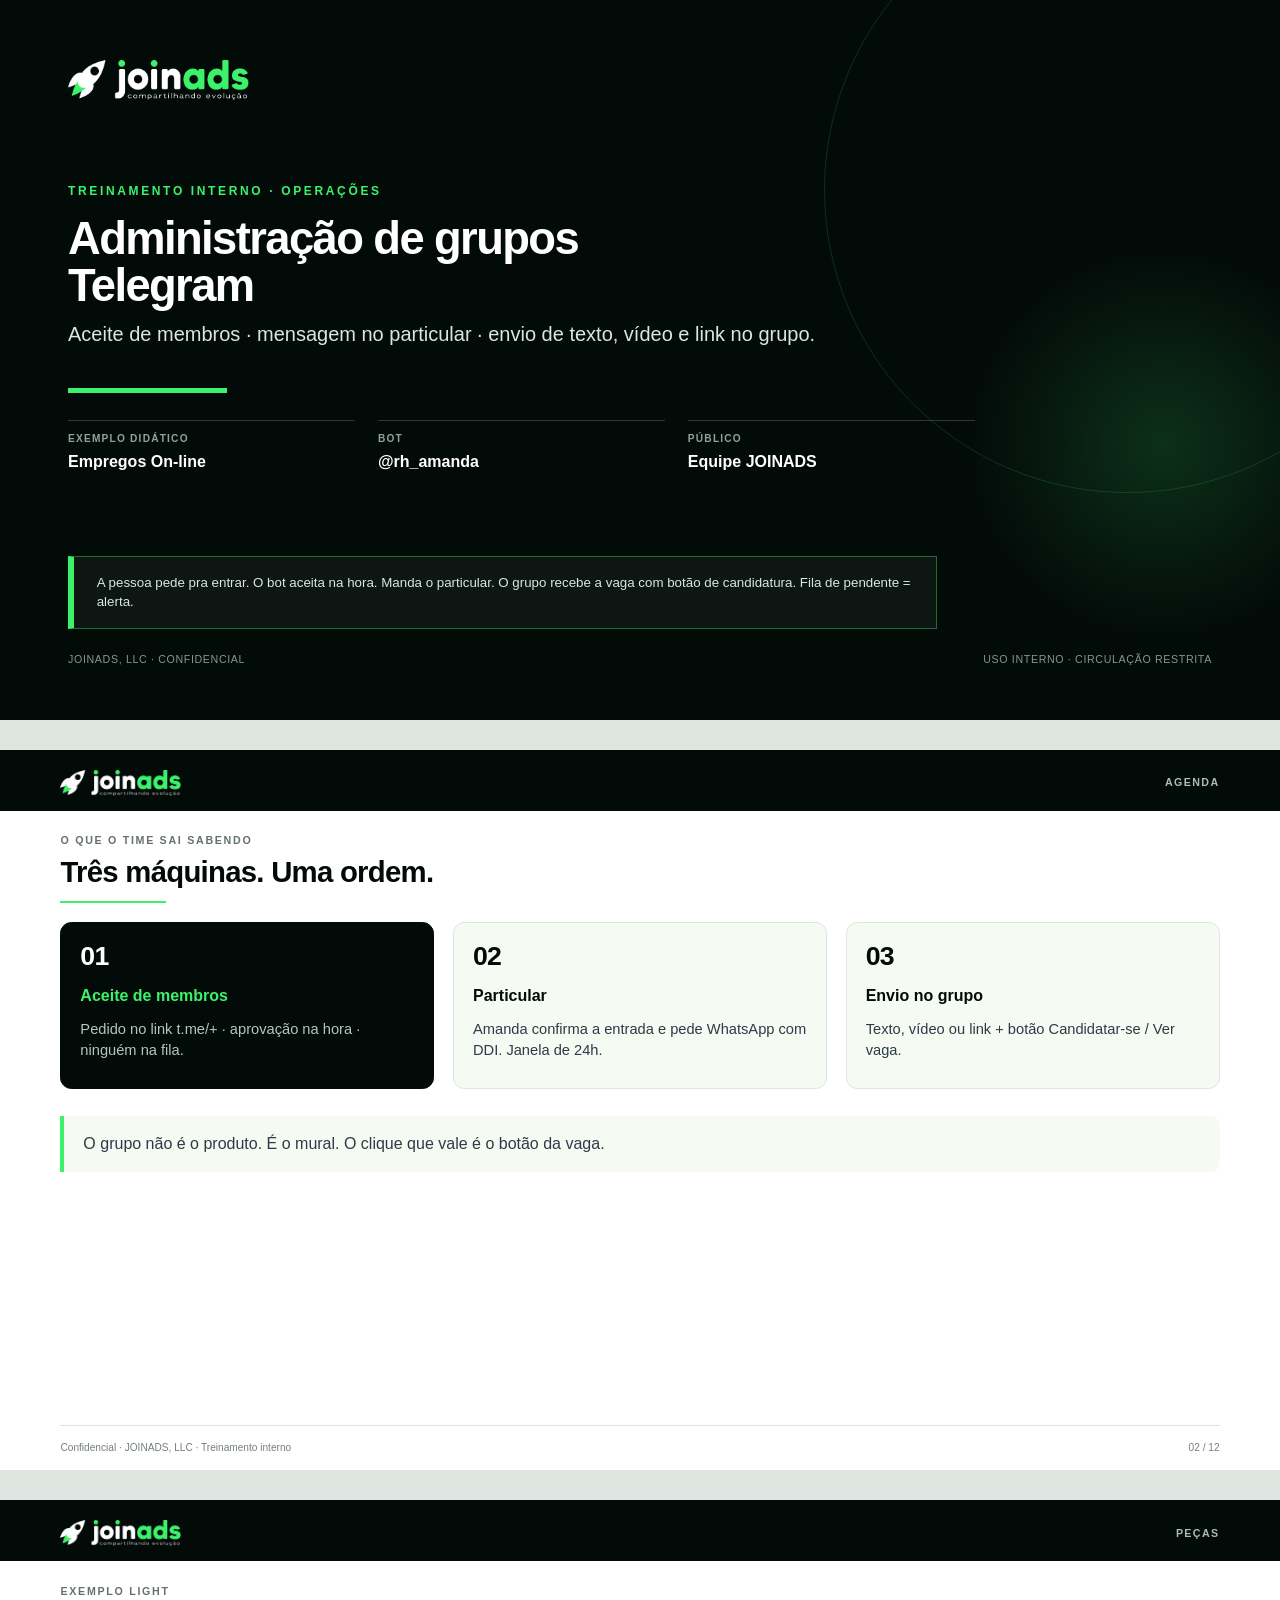
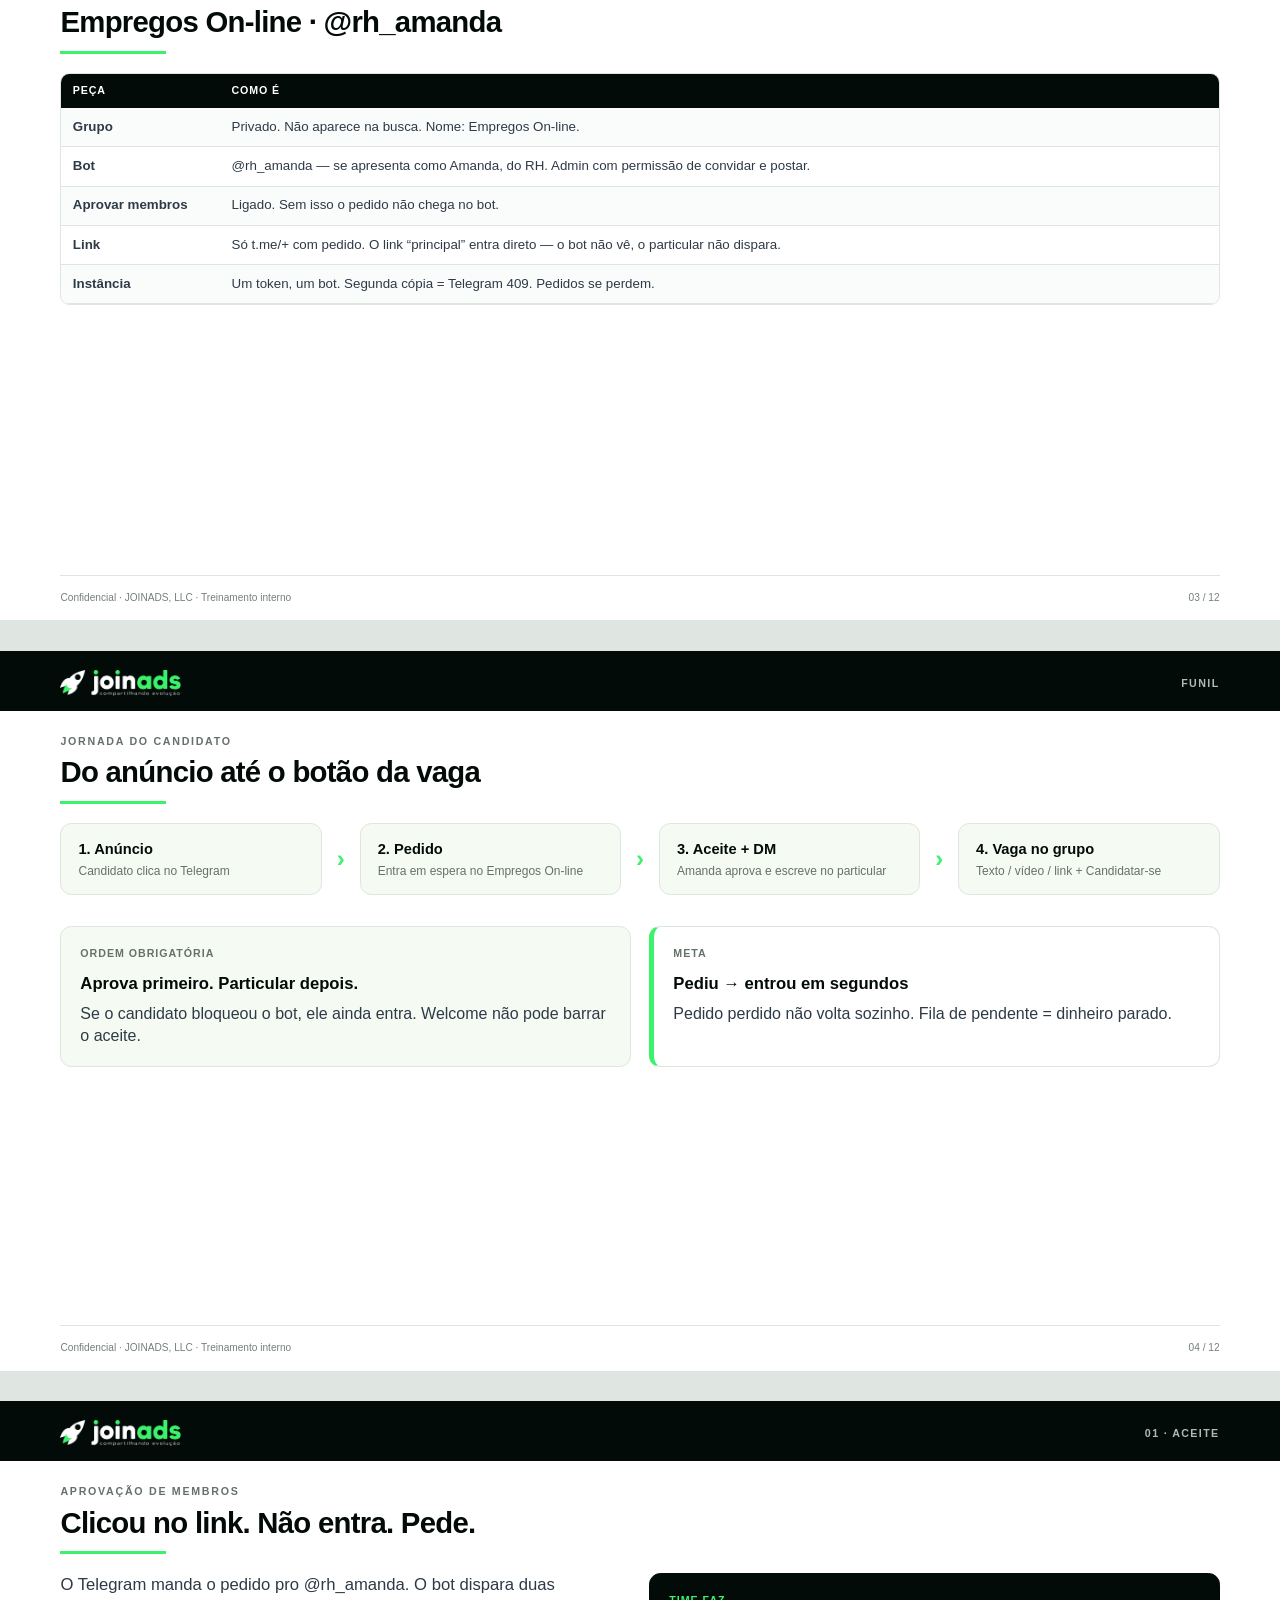
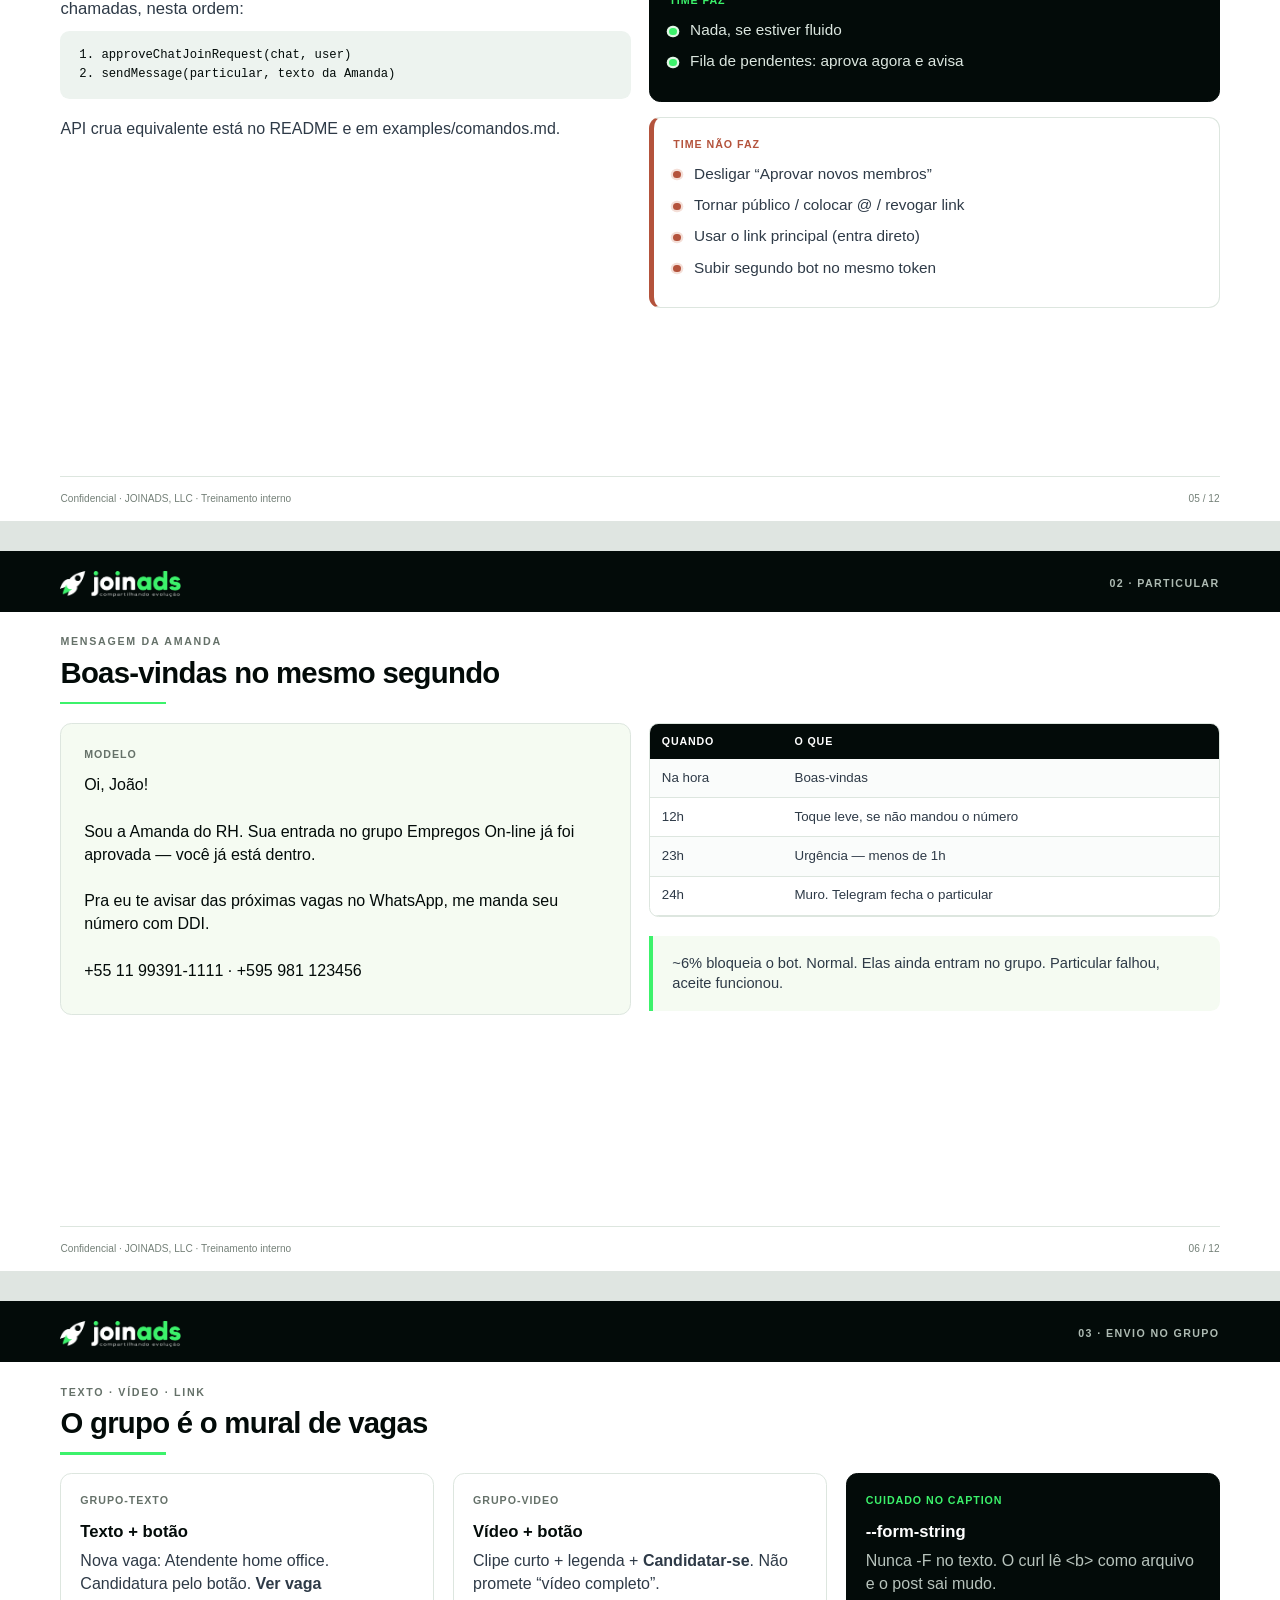
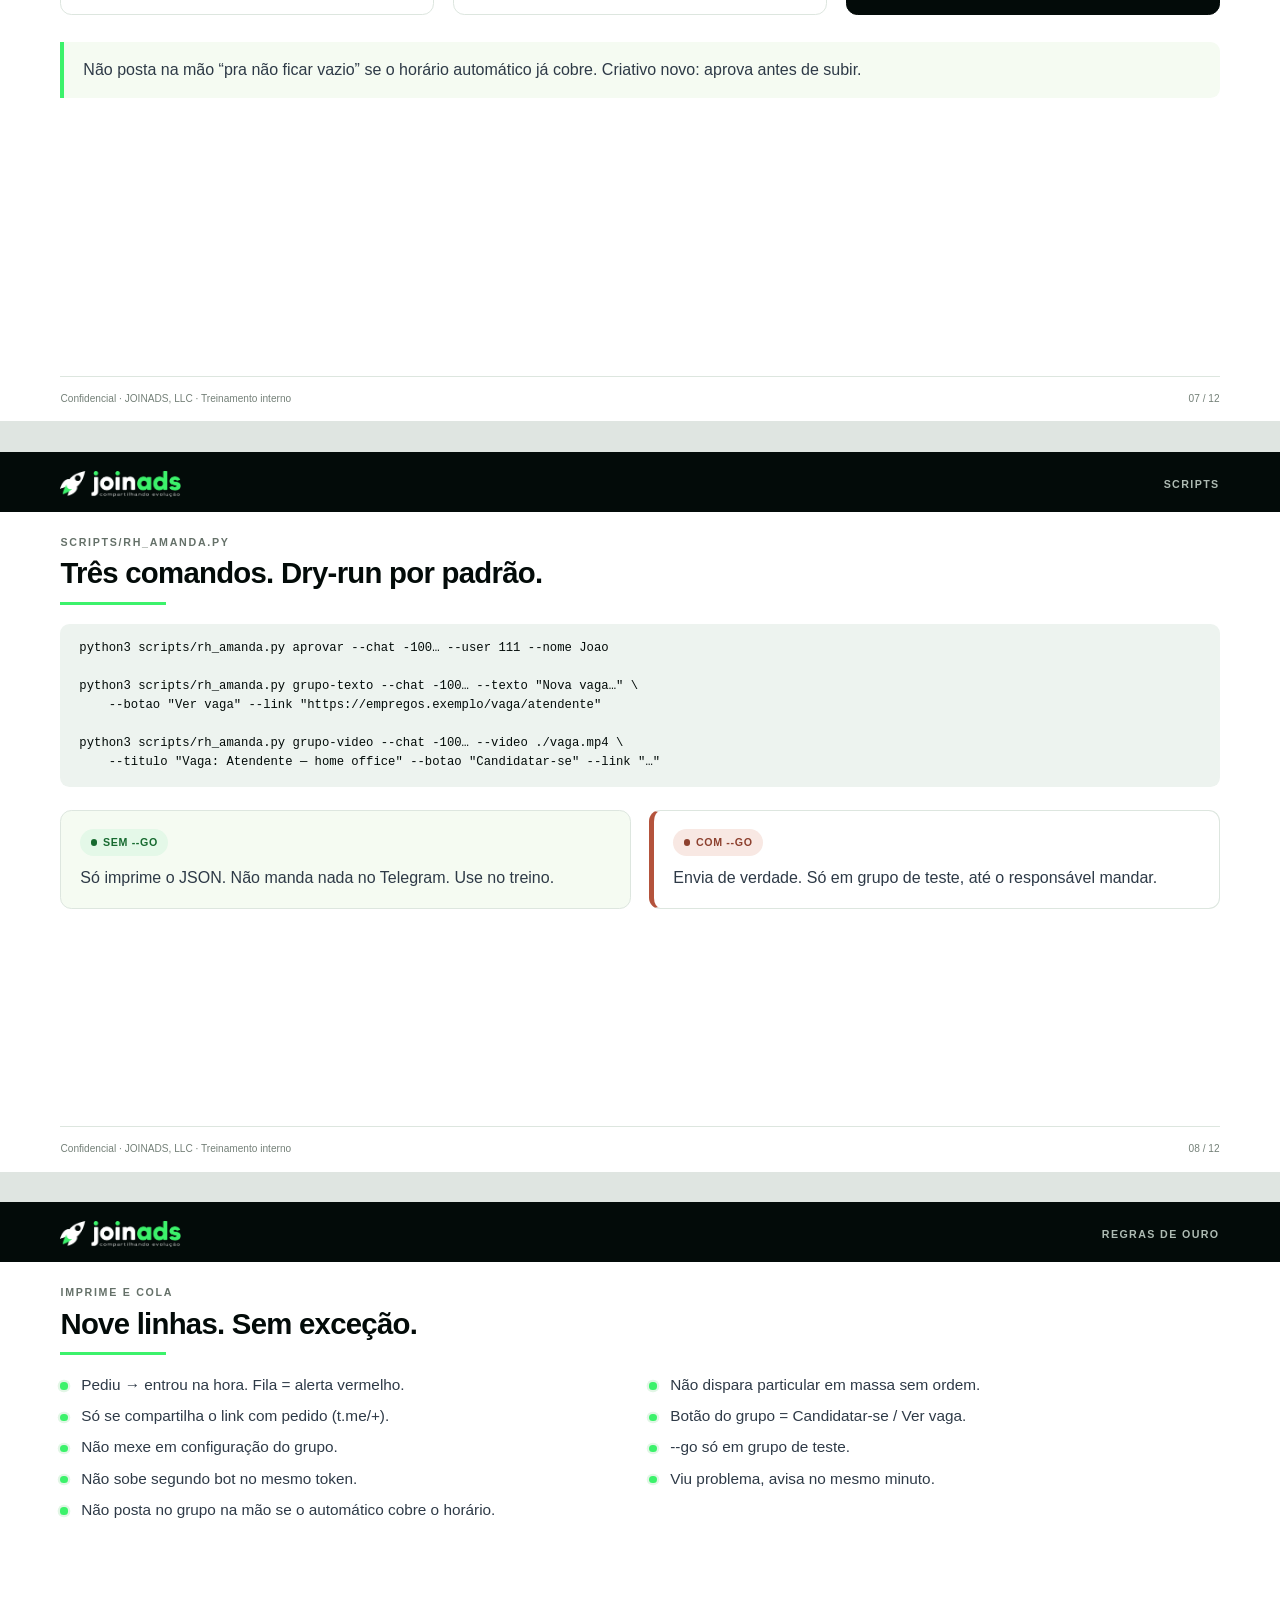
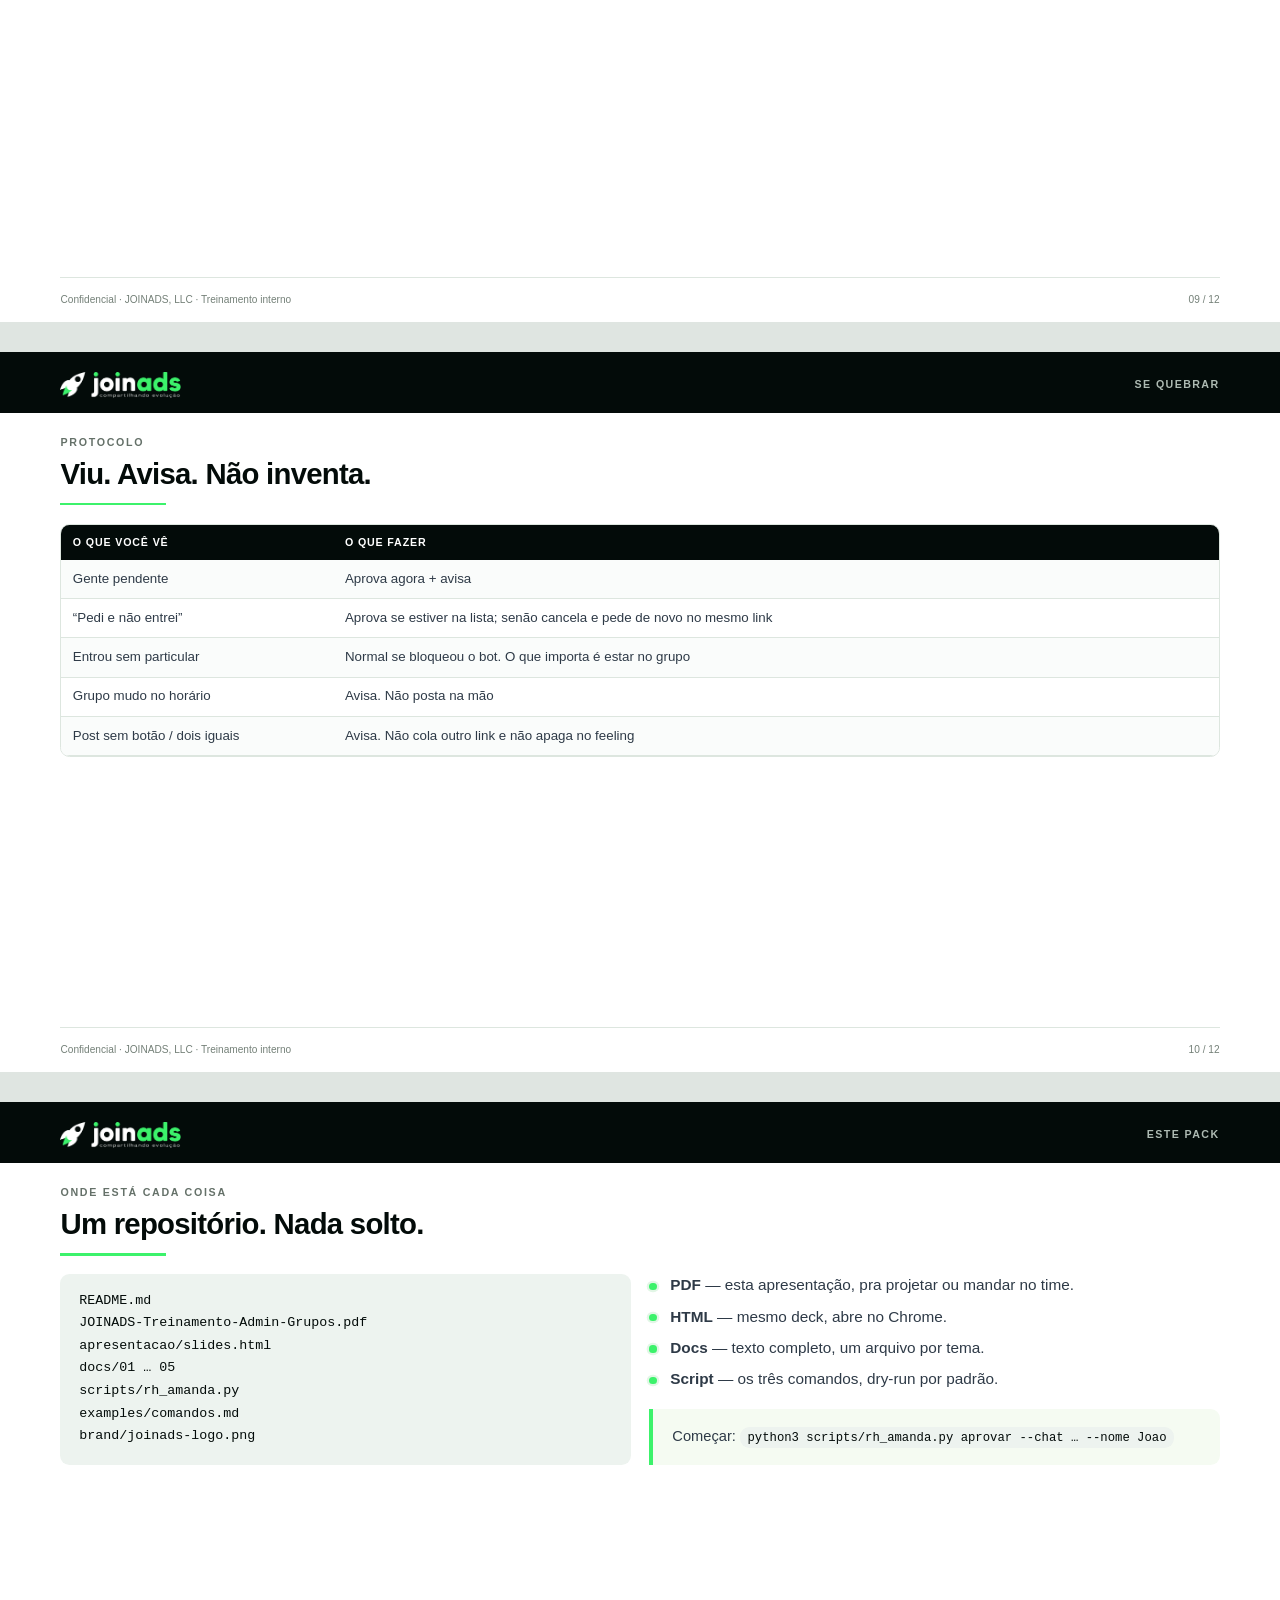
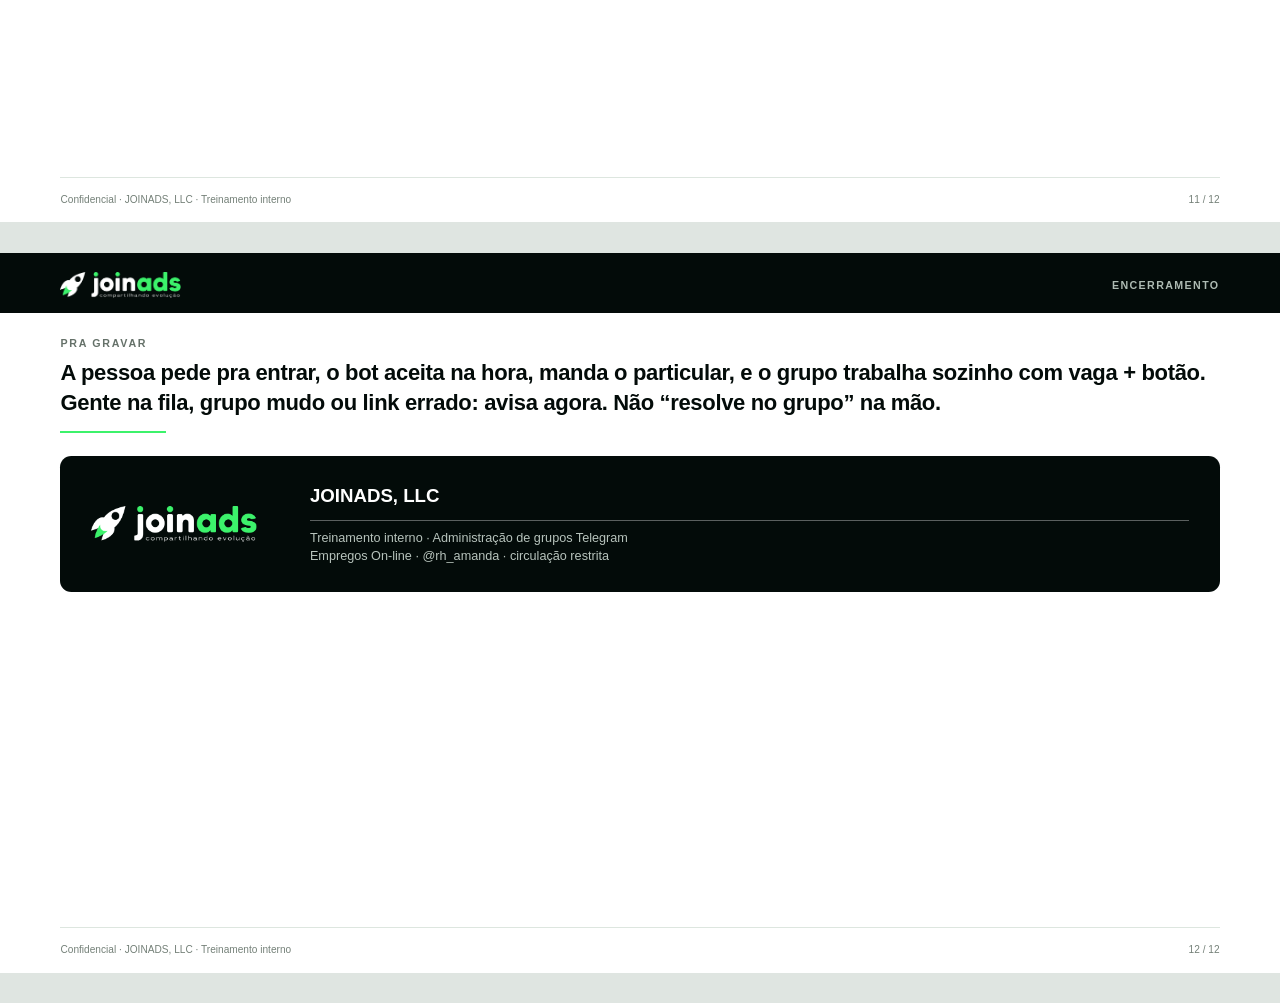
==== apresentacao/slides.html @ 32d3d22c "Pack inicial: treinamento admin de grupos Telegram Exemplo didático Empregos On-line / @rh_amanda. P" ====
<!DOCTYPE html>
<html lang="pt-BR">
<head>
<meta charset="UTF-8">
<title>JOINADS — Administração de grupos Telegram</title>
<style>
:root{
  --ink:#030b09;--slate:#2E3A47;--green:#3CF26B;--pale:#F5FBF2;--white:#FFFFFF;
  --alert:#B4533C;--muted:#657169;--line:#DDE6DF;--soft:#EDF3EF
}
*{box-sizing:border-box}
html,body{margin:0;padding:0;background:#dfe5e1;color:var(--ink);
  font-family:Arial,"Helvetica Neue",sans-serif;line-height:1.4;
  -webkit-print-color-adjust:exact;print-color-adjust:exact}
@page{size:338.67mm 190.5mm;margin:0}
.page{position:relative;width:338.67mm;height:190.5mm;margin:0 auto 8mm;overflow:hidden;page-break-after:always;background:#fff}
.page:last-child{page-break-after:auto}

.cover{background:var(--ink);color:#fff}
.cover:before{content:"";position:absolute;inset:-30mm -40mm auto auto;width:160mm;height:160mm;border:1px solid rgba(60,242,107,.16);border-radius:50%}
.cover:after{content:"";position:absolute;right:-24mm;bottom:18mm;width:110mm;height:110mm;background:radial-gradient(circle,rgba(60,242,107,.16),transparent 66%);border-radius:50%}
.cover-inner{position:relative;z-index:2;height:100%;padding:16mm 18mm 14mm;display:flex;flex-direction:column}
.brand-logo{width:48mm;height:auto;display:block}
.eyebrow{color:var(--green);font-size:9pt;font-weight:800;letter-spacing:.22em;text-transform:uppercase}
.cover .eyebrow{margin-top:22mm}
.cover h1{margin:4mm 0 3mm;max-width:250mm;font-size:34pt;line-height:1.05;letter-spacing:-.035em;font-weight:780}
.cover .subtitle{max-width:210mm;font-size:15pt;line-height:1.35;color:#dbe6df}
.cover-rule{width:42mm;height:1.4mm;margin:8mm 0 7mm;background:var(--green)}
.cover-meta{display:grid;grid-template-columns:1fr 1fr 1fr;gap:6mm;max-width:240mm}
.cover-meta .m{border-top:1px solid rgba(255,255,255,.18);padding-top:3mm}
.cover-meta .label{display:block;font-size:7.6pt;color:#93a299;text-transform:uppercase;letter-spacing:.12em;font-weight:700}
.cover-meta strong{display:block;margin-top:1.4mm;font-size:12pt;color:#fff}
.cover-disclaimer{margin-top:auto;max-width:230mm;padding:4.5mm 6mm;border:1px solid rgba(60,242,107,.38);border-left:1.6mm solid var(--green);background:rgba(255,255,255,.045);font-size:10pt;color:#dbe6df}
.cover-bottom{margin-top:6mm;display:flex;justify-content:space-between;color:#87968e;font-size:8pt;letter-spacing:.06em;text-transform:uppercase}

.header{position:absolute;z-index:5;left:0;right:0;top:0;height:16mm;padding:4.2mm 16mm 3mm;background:var(--ink);display:flex;align-items:center;justify-content:space-between;color:#dfe8e2}
.header img{width:32mm;height:auto}
.header .section{font-size:8pt;letter-spacing:.13em;text-transform:uppercase;font-weight:700;color:#aebbb3}
.footer{position:absolute;z-index:5;left:16mm;right:16mm;bottom:0;height:12mm;border-top:.25mm solid var(--line);display:flex;align-items:center;justify-content:space-between;color:#748078;font-size:7.6pt}
.content{position:absolute;left:16mm;right:16mm;top:22mm;bottom:14mm}
.page-kicker{color:var(--muted);font-size:8pt;font-weight:800;letter-spacing:.16em;text-transform:uppercase;margin-bottom:2mm}
h2{margin:0 0 2.5mm;font-size:22pt;line-height:1.08;letter-spacing:-.025em}
h3{margin:0 0 2mm;font-size:12.5pt}
p{margin:0 0 2.5mm}
.lead{font-size:12.5pt;line-height:1.45;color:var(--slate);max-width:300mm}
.rule{height:.7mm;width:28mm;background:var(--green);margin:3.5mm 0 5mm}
.grid-2{display:grid;grid-template-columns:1fr 1fr;gap:5mm}
.grid-3{display:grid;grid-template-columns:repeat(3,1fr);gap:5mm}
.grid-4{display:grid;grid-template-columns:repeat(4,1fr);gap:4mm}
.card{border:.25mm solid var(--line);border-radius:3mm;padding:5mm;background:#fff}
.card.soft{background:var(--pale)}
.card.dark{background:var(--ink);border-color:var(--ink);color:#fff}
.card.alert{border-left:1.5mm solid var(--alert)}
.stat .value{display:block;font-size:20pt;line-height:1.05;font-weight:800;letter-spacing:-.03em}
.stat .value.green{color:#15943b}
.dark.stat .value{color:#fff}
.stat .label{display:block;margin-top:2mm;font-size:8pt;text-transform:uppercase;letter-spacing:.09em;color:var(--muted);font-weight:750}
.dark.stat .label{color:#aab8b0}
.chip{display:inline-flex;align-items:center;gap:1.5mm;padding:1.5mm 2.8mm;border-radius:99mm;font-size:8pt;font-weight:800;letter-spacing:.06em;text-transform:uppercase}
.chip:before{content:"";width:1.7mm;height:1.7mm;border-radius:50%;background:currentColor}
.chip.high{color:#176a30;background:#e4f8e8}
.chip.medium{color:#8d412f;background:#f8e8e3}
.chip.neutral{color:#4f5c54;background:#eef2ef}
.insight{padding:4.5mm 5mm;border-left:1.3mm solid var(--green);background:var(--pale);border-radius:0 2.5mm 2.5mm 0;color:var(--slate);font-size:12pt;line-height:1.4}
.insight.alert{border-color:var(--alert);background:#fbf2ef}
.bullets{margin:0;padding:0;list-style:none}
.bullets li{position:relative;margin:0 0 2.6mm;padding-left:5.5mm;color:var(--slate);font-size:11.5pt}
.bullets li:before{content:"";position:absolute;left:0;top:.55em;width:1.9mm;height:1.9mm;border-radius:50%;background:var(--green);box-shadow:0 0 0 .6mm #e2f6e6}
.bullets.alert li:before{background:var(--alert);box-shadow:0 0 0 .6mm #f4dfd8}
.flow{display:grid;grid-template-columns:1fr 10mm 1fr 10mm 1fr 10mm 1fr;align-items:stretch;gap:0}
.flow .node{border:.25mm solid var(--line);border-radius:3mm;padding:4mm 4.5mm;background:var(--pale)}
.flow .node strong{display:block;font-size:11pt;margin-bottom:1mm}
.flow .node span{display:block;font-size:9pt;color:var(--muted);line-height:1.35}
.flow .arrow{display:flex;align-items:center;justify-content:center;color:var(--green);font-size:18pt;font-weight:800}
.num{width:8mm;height:8mm;border-radius:50%;display:inline-flex;align-items:center;justify-content:center;background:var(--ink);color:var(--green);font-weight:800;font-size:10pt;margin-right:2.5mm}
.mono{font-family:"Courier New",Courier,monospace;font-size:9.2pt;background:var(--soft);padding:4mm 5mm;border-radius:2.5mm;color:var(--ink);line-height:1.55;white-space:pre}
table{width:100%;border-collapse:collapse;font-size:10pt}
th{padding:2.6mm 3mm;background:var(--ink);color:#fff;text-align:left;font-size:8pt;text-transform:uppercase;letter-spacing:.08em}
td{padding:2.6mm 3mm;border-bottom:.25mm solid var(--line);vertical-align:top;color:var(--slate)}
tr:nth-child(even) td{background:#fafcfb}
.table-wrap{border:.25mm solid var(--line);border-radius:2.5mm;overflow:hidden}
.signature{margin-top:6mm;background:var(--ink);border-radius:3mm;padding:7mm 8mm;display:grid;grid-template-columns:50mm 1fr;gap:8mm;align-items:center;color:#fff}
.signature img{width:44mm;height:auto}
.signature .line{border-bottom:.25mm solid rgba(255,255,255,.35);padding-bottom:3mm;margin-bottom:2.5mm}
.signature strong{font-size:14pt}
.signature p{color:#b7c3bc;font-size:9.5pt;margin:0}
.big-quote{font-size:16.5pt;line-height:1.35;font-weight:750;letter-spacing:-.015em}
.mini-label{font-size:8pt;color:var(--muted);font-weight:800;letter-spacing:.09em;text-transform:uppercase}
@media print{html,body{background:#fff}.page{margin:0}}
</style>
</head>
<body>

<!-- 01 COVER -->
<section class="page cover">
  <div class="cover-inner">
    <img class="brand-logo" src="joinads-logo.png" alt="JOINADS">
    <div class="eyebrow">Treinamento interno · Operações</div>
    <h1>Administração de grupos<br>Telegram</h1>
    <p class="subtitle">Aceite de membros · mensagem no particular · envio de texto, vídeo e link no grupo.</p>
    <div class="cover-rule"></div>
    <div class="cover-meta">
      <div class="m"><span class="label">Exemplo didático</span><strong>Empregos On-line</strong></div>
      <div class="m"><span class="label">Bot</span><strong>@rh_amanda</strong></div>
      <div class="m"><span class="label">Público</span><strong>Equipe JOINADS</strong></div>
    </div>
    <div class="cover-disclaimer">A pessoa pede pra entrar. O bot aceita na hora. Manda o particular. O grupo recebe a vaga com botão de candidatura. Fila de pendente = alerta.</div>
    <div class="cover-bottom"><span>JOINADS, LLC · Confidencial</span><span>Uso interno · circulação restrita</span></div>
  </div>
</section>

<!-- 02 AGENDA -->
<section class="page">
  <div class="header"><img src="joinads-logo.png" alt="JOINADS"><span class="section">Agenda</span></div>
  <div class="content">
    <div class="page-kicker">O que o time sai sabendo</div>
    <h2>Três máquinas. Uma ordem.</h2>
    <div class="rule"></div>
    <div class="grid-3">
      <div class="card dark stat">
        <span class="value">01</span>
        <span class="label" style="color:#3CF26B;margin-top:4mm;display:block;font-size:12pt;letter-spacing:0;text-transform:none;font-weight:700">Aceite de membros</span>
        <p style="color:#b7c3bc;margin-top:3mm;font-size:11pt">Pedido no link t.me/+ · aprovação na hora · ninguém na fila.</p>
      </div>
      <div class="card soft stat">
        <span class="value">02</span>
        <span class="label" style="color:var(--ink);margin-top:4mm;display:block;font-size:12pt;letter-spacing:0;text-transform:none;font-weight:700">Particular</span>
        <p style="color:var(--slate);margin-top:3mm;font-size:11pt">Amanda confirma a entrada e pede WhatsApp com DDI. Janela de 24h.</p>
      </div>
      <div class="card soft stat">
        <span class="value">03</span>
        <span class="label" style="color:var(--ink);margin-top:4mm;display:block;font-size:12pt;letter-spacing:0;text-transform:none;font-weight:700">Envio no grupo</span>
        <p style="color:var(--slate);margin-top:3mm;font-size:11pt">Texto, vídeo ou link + botão Candidatar-se / Ver vaga.</p>
      </div>
    </div>
    <div class="insight sp-4" style="margin-top:7mm">O grupo não é o produto. É o mural. O clique que vale é o botão da vaga.</div>
  </div>
  <div class="footer"><span>Confidencial · JOINADS, LLC · Treinamento interno</span><span>02 / 12</span></div>
</section>

<!-- 03 PEÇAS -->
<section class="page">
  <div class="header"><img src="joinads-logo.png" alt="JOINADS"><span class="section">Peças</span></div>
  <div class="content">
    <div class="page-kicker">Exemplo light</div>
    <h2>Empregos On-line · @rh_amanda</h2>
    <div class="rule"></div>
    <div class="table-wrap">
      <table>
        <tr><th style="width:42mm">Peça</th><th>Como é</th></tr>
        <tr><td><strong>Grupo</strong></td><td>Privado. Não aparece na busca. Nome: Empregos On-line.</td></tr>
        <tr><td><strong>Bot</strong></td><td>@rh_amanda — se apresenta como Amanda, do RH. Admin com permissão de convidar e postar.</td></tr>
        <tr><td><strong>Aprovar membros</strong></td><td>Ligado. Sem isso o pedido não chega no bot.</td></tr>
        <tr><td><strong>Link</strong></td><td>Só t.me/+ com pedido. O link “principal” entra direto — o bot não vê, o particular não dispara.</td></tr>
        <tr><td><strong>Instância</strong></td><td>Um token, um bot. Segunda cópia = Telegram 409. Pedidos se perdem.</td></tr>
      </table>
    </div>
  </div>
  <div class="footer"><span>Confidencial · JOINADS, LLC · Treinamento interno</span><span>03 / 12</span></div>
</section>

<!-- 04 FUNIL -->
<section class="page">
  <div class="header"><img src="joinads-logo.png" alt="JOINADS"><span class="section">Funil</span></div>
  <div class="content">
    <div class="page-kicker">Jornada do candidato</div>
    <h2>Do anúncio até o botão da vaga</h2>
    <div class="rule"></div>
    <div class="flow">
      <div class="node"><strong>1. Anúncio</strong><span>Candidato clica no Telegram</span></div>
      <div class="arrow">›</div>
      <div class="node"><strong>2. Pedido</strong><span>Entra em espera no Empregos On-line</span></div>
      <div class="arrow">›</div>
      <div class="node"><strong>3. Aceite + DM</strong><span>Amanda aprova e escreve no particular</span></div>
      <div class="arrow">›</div>
      <div class="node"><strong>4. Vaga no grupo</strong><span>Texto / vídeo / link + Candidatar-se</span></div>
    </div>
    <div class="grid-2" style="margin-top:8mm">
      <div class="card soft">
        <div class="mini-label">Ordem obrigatória</div>
        <h3 style="margin-top:3mm">Aprova primeiro. Particular depois.</h3>
        <p style="color:var(--slate);margin:0">Se o candidato bloqueou o bot, ele ainda entra. Welcome não pode barrar o aceite.</p>
      </div>
      <div class="card" style="border-left:1.5mm solid var(--green)">
        <div class="mini-label">Meta</div>
        <h3 style="margin-top:3mm">Pediu → entrou em segundos</h3>
        <p style="color:var(--slate);margin:0">Pedido perdido não volta sozinho. Fila de pendente = dinheiro parado.</p>
      </div>
    </div>
  </div>
  <div class="footer"><span>Confidencial · JOINADS, LLC · Treinamento interno</span><span>04 / 12</span></div>
</section>

<!-- 05 ACEITE -->
<section class="page">
  <div class="header"><img src="joinads-logo.png" alt="JOINADS"><span class="section">01 · Aceite</span></div>
  <div class="content">
    <div class="page-kicker">Aprovação de membros</div>
    <h2>Clicou no link. Não entra. Pede.</h2>
    <div class="rule"></div>
    <div class="grid-2">
      <div>
        <p class="lead">O Telegram manda o pedido pro @rh_amanda. O bot dispara duas chamadas, nesta ordem:</p>
        <div class="mono">1. approveChatJoinRequest(chat, user)
2. sendMessage(particular, texto da Amanda)</div>
        <p style="margin-top:5mm;color:var(--slate)">API crua equivalente está no README e em examples/comandos.md.</p>
      </div>
      <div>
        <div class="card dark" style="margin-bottom:4mm">
          <div class="mini-label" style="color:#3CF26B">Time faz</div>
          <ul class="bullets" style="margin-top:3mm">
            <li style="color:#dbe6df">Nada, se estiver fluido</li>
            <li style="color:#dbe6df">Fila de pendentes: aprova agora e avisa</li>
          </ul>
        </div>
        <div class="card alert">
          <div class="mini-label" style="color:var(--alert)">Time não faz</div>
          <ul class="bullets alert" style="margin-top:3mm">
            <li>Desligar “Aprovar novos membros”</li>
            <li>Tornar público / colocar @ / revogar link</li>
            <li>Usar o link principal (entra direto)</li>
            <li>Subir segundo bot no mesmo token</li>
          </ul>
        </div>
      </div>
    </div>
  </div>
  <div class="footer"><span>Confidencial · JOINADS, LLC · Treinamento interno</span><span>05 / 12</span></div>
</section>

<!-- 06 PARTICULAR -->
<section class="page">
  <div class="header"><img src="joinads-logo.png" alt="JOINADS"><span class="section">02 · Particular</span></div>
  <div class="content">
    <div class="page-kicker">Mensagem da Amanda</div>
    <h2>Boas-vindas no mesmo segundo</h2>
    <div class="rule"></div>
    <div class="grid-2">
      <div class="card soft" style="padding:6mm">
        <div class="mini-label">Modelo</div>
        <p style="margin-top:3mm;font-size:12pt;line-height:1.45;color:var(--ink)">Oi, João!<br><br>Sou a Amanda do RH. Sua entrada no grupo Empregos On-line já foi aprovada — você já está dentro.<br><br>Pra eu te avisar das próximas vagas no WhatsApp, me manda seu número com DDI.<br><br>+55 11 99391-1111 · +595 981 123456</p>
      </div>
      <div>
        <div class="table-wrap">
          <table>
            <tr><th>Quando</th><th>O que</th></tr>
            <tr><td>Na hora</td><td>Boas-vindas</td></tr>
            <tr><td>12h</td><td>Toque leve, se não mandou o número</td></tr>
            <tr><td>23h</td><td>Urgência — menos de 1h</td></tr>
            <tr><td>24h</td><td>Muro. Telegram fecha o particular</td></tr>
          </table>
        </div>
        <div class="insight" style="margin-top:5mm;font-size:11pt">~6% bloqueia o bot. Normal. Elas ainda entram no grupo. Particular falhou, aceite funcionou.</div>
      </div>
    </div>
  </div>
  <div class="footer"><span>Confidencial · JOINADS, LLC · Treinamento interno</span><span>06 / 12</span></div>
</section>

<!-- 07 GRUPO -->
<section class="page">
  <div class="header"><img src="joinads-logo.png" alt="JOINADS"><span class="section">03 · Envio no grupo</span></div>
  <div class="content">
    <div class="page-kicker">Texto · vídeo · link</div>
    <h2>O grupo é o mural de vagas</h2>
    <div class="rule"></div>
    <div class="grid-3">
      <div class="card">
        <div class="mini-label">grupo-texto</div>
        <h3 style="margin-top:3mm">Texto + botão</h3>
        <p style="color:var(--slate);margin:0">Nova vaga: Atendente home office. Candidatura pelo botão. <strong>Ver vaga</strong></p>
      </div>
      <div class="card">
        <div class="mini-label">grupo-video</div>
        <h3 style="margin-top:3mm">Vídeo + botão</h3>
        <p style="color:var(--slate);margin:0">Clipe curto + legenda + <strong>Candidatar-se</strong>. Não promete “vídeo completo”.</p>
      </div>
      <div class="card dark">
        <div class="mini-label" style="color:#3CF26B">Cuidado no caption</div>
        <h3 style="margin-top:3mm;color:#fff">--form-string</h3>
        <p style="color:#b7c3bc;margin:0">Nunca -F no texto. O curl lê &lt;b&gt; como arquivo e o post sai mudo.</p>
      </div>
    </div>
    <div class="insight" style="margin-top:7mm">Não posta na mão “pra não ficar vazio” se o horário automático já cobre. Criativo novo: aprova antes de subir.</div>
  </div>
  <div class="footer"><span>Confidencial · JOINADS, LLC · Treinamento interno</span><span>07 / 12</span></div>
</section>

<!-- 08 SCRIPT -->
<section class="page">
  <div class="header"><img src="joinads-logo.png" alt="JOINADS"><span class="section">Scripts</span></div>
  <div class="content">
    <div class="page-kicker">scripts/rh_amanda.py</div>
    <h2>Três comandos. Dry-run por padrão.</h2>
    <div class="rule"></div>
    <div class="mono">python3 scripts/rh_amanda.py aprovar --chat -100… --user 111 --nome Joao

python3 scripts/rh_amanda.py grupo-texto --chat -100… --texto "Nova vaga…" \
    --botao "Ver vaga" --link "https://empregos.exemplo/vaga/atendente"

python3 scripts/rh_amanda.py grupo-video --chat -100… --video ./vaga.mp4 \
    --titulo "Vaga: Atendente — home office" --botao "Candidatar-se" --link "…"</div>
    <div class="grid-2" style="margin-top:6mm">
      <div class="card soft"><span class="chip high">sem --go</span><p style="margin:3mm 0 0;color:var(--slate)">Só imprime o JSON. Não manda nada no Telegram. Use no treino.</p></div>
      <div class="card" style="border-left:1.5mm solid var(--alert)"><span class="chip medium">com --go</span><p style="margin:3mm 0 0;color:var(--slate)">Envia de verdade. Só em grupo de teste, até o responsável mandar.</p></div>
    </div>
  </div>
  <div class="footer"><span>Confidencial · JOINADS, LLC · Treinamento interno</span><span>08 / 12</span></div>
</section>

<!-- 09 REGRAS -->
<section class="page">
  <div class="header"><img src="joinads-logo.png" alt="JOINADS"><span class="section">Regras de ouro</span></div>
  <div class="content">
    <div class="page-kicker">Imprime e cola</div>
    <h2>Nove linhas. Sem exceção.</h2>
    <div class="rule"></div>
    <div class="grid-2">
      <ul class="bullets">
        <li>Pediu → entrou na hora. Fila = alerta vermelho.</li>
        <li>Só se compartilha o link com pedido (t.me/+).</li>
        <li>Não mexe em configuração do grupo.</li>
        <li>Não sobe segundo bot no mesmo token.</li>
        <li>Não posta no grupo na mão se o automático cobre o horário.</li>
      </ul>
      <ul class="bullets">
        <li>Não dispara particular em massa sem ordem.</li>
        <li>Botão do grupo = Candidatar-se / Ver vaga.</li>
        <li>--go só em grupo de teste.</li>
        <li>Viu problema, avisa no mesmo minuto.</li>
      </ul>
    </div>
  </div>
  <div class="footer"><span>Confidencial · JOINADS, LLC · Treinamento interno</span><span>09 / 12</span></div>
</section>

<!-- 10 SE QUEBRAR -->
<section class="page">
  <div class="header"><img src="joinads-logo.png" alt="JOINADS"><span class="section">Se quebrar</span></div>
  <div class="content">
    <div class="page-kicker">Protocolo</div>
    <h2>Viu. Avisa. Não inventa.</h2>
    <div class="rule"></div>
    <div class="table-wrap">
      <table>
        <tr><th style="width:72mm">O que você vê</th><th>O que fazer</th></tr>
        <tr><td>Gente pendente</td><td>Aprova agora + avisa</td></tr>
        <tr><td>“Pedi e não entrei”</td><td>Aprova se estiver na lista; senão cancela e pede de novo no mesmo link</td></tr>
        <tr><td>Entrou sem particular</td><td>Normal se bloqueou o bot. O que importa é estar no grupo</td></tr>
        <tr><td>Grupo mudo no horário</td><td>Avisa. Não posta na mão</td></tr>
        <tr><td>Post sem botão / dois iguais</td><td>Avisa. Não cola outro link e não apaga no feeling</td></tr>
      </table>
    </div>
  </div>
  <div class="footer"><span>Confidencial · JOINADS, LLC · Treinamento interno</span><span>10 / 12</span></div>
</section>

<!-- 11 PACK -->
<section class="page">
  <div class="header"><img src="joinads-logo.png" alt="JOINADS"><span class="section">Este pack</span></div>
  <div class="content">
    <div class="page-kicker">Onde está cada coisa</div>
    <h2>Um repositório. Nada solto.</h2>
    <div class="rule"></div>
    <div class="grid-2">
      <div class="mono" style="font-size:10pt;line-height:1.7">README.md
JOINADS-Treinamento-Admin-Grupos.pdf
apresentacao/slides.html
docs/01 … 05
scripts/rh_amanda.py
examples/comandos.md
brand/joinads-logo.png</div>
      <div>
        <ul class="bullets">
          <li><strong>PDF</strong> — esta apresentação, pra projetar ou mandar no time.</li>
          <li><strong>HTML</strong> — mesmo deck, abre no Chrome.</li>
          <li><strong>Docs</strong> — texto completo, um arquivo por tema.</li>
          <li><strong>Script</strong> — os três comandos, dry-run por padrão.</li>
        </ul>
        <div class="insight" style="margin-top:5mm;font-size:11pt">Começar: <span class="mono" style="display:inline;padding:1mm 2mm">python3 scripts/rh_amanda.py aprovar --chat … --nome Joao</span></div>
      </div>
    </div>
  </div>
  <div class="footer"><span>Confidencial · JOINADS, LLC · Treinamento interno</span><span>11 / 12</span></div>
</section>

<!-- 12 CLOSE -->
<section class="page">
  <div class="header"><img src="joinads-logo.png" alt="JOINADS"><span class="section">Encerramento</span></div>
  <div class="content">
    <div class="page-kicker">Pra gravar</div>
    <p class="big-quote">A pessoa pede pra entrar, o bot aceita na hora, manda o particular, e o grupo trabalha sozinho com vaga + botão. Gente na fila, grupo mudo ou link errado: avisa agora. Não “resolve no grupo” na mão.</p>
    <div class="rule"></div>
    <div class="signature">
      <img src="joinads-logo.png" alt="JOINADS">
      <div>
        <div class="line"><strong>JOINADS, LLC</strong></div>
        <p>Treinamento interno · Administração de grupos Telegram<br>Empregos On-line · @rh_amanda · circulação restrita</p>
      </div>
    </div>
  </div>
  <div class="footer"><span>Confidencial · JOINADS, LLC · Treinamento interno</span><span>12 / 12</span></div>
</section>

</body>
</html>
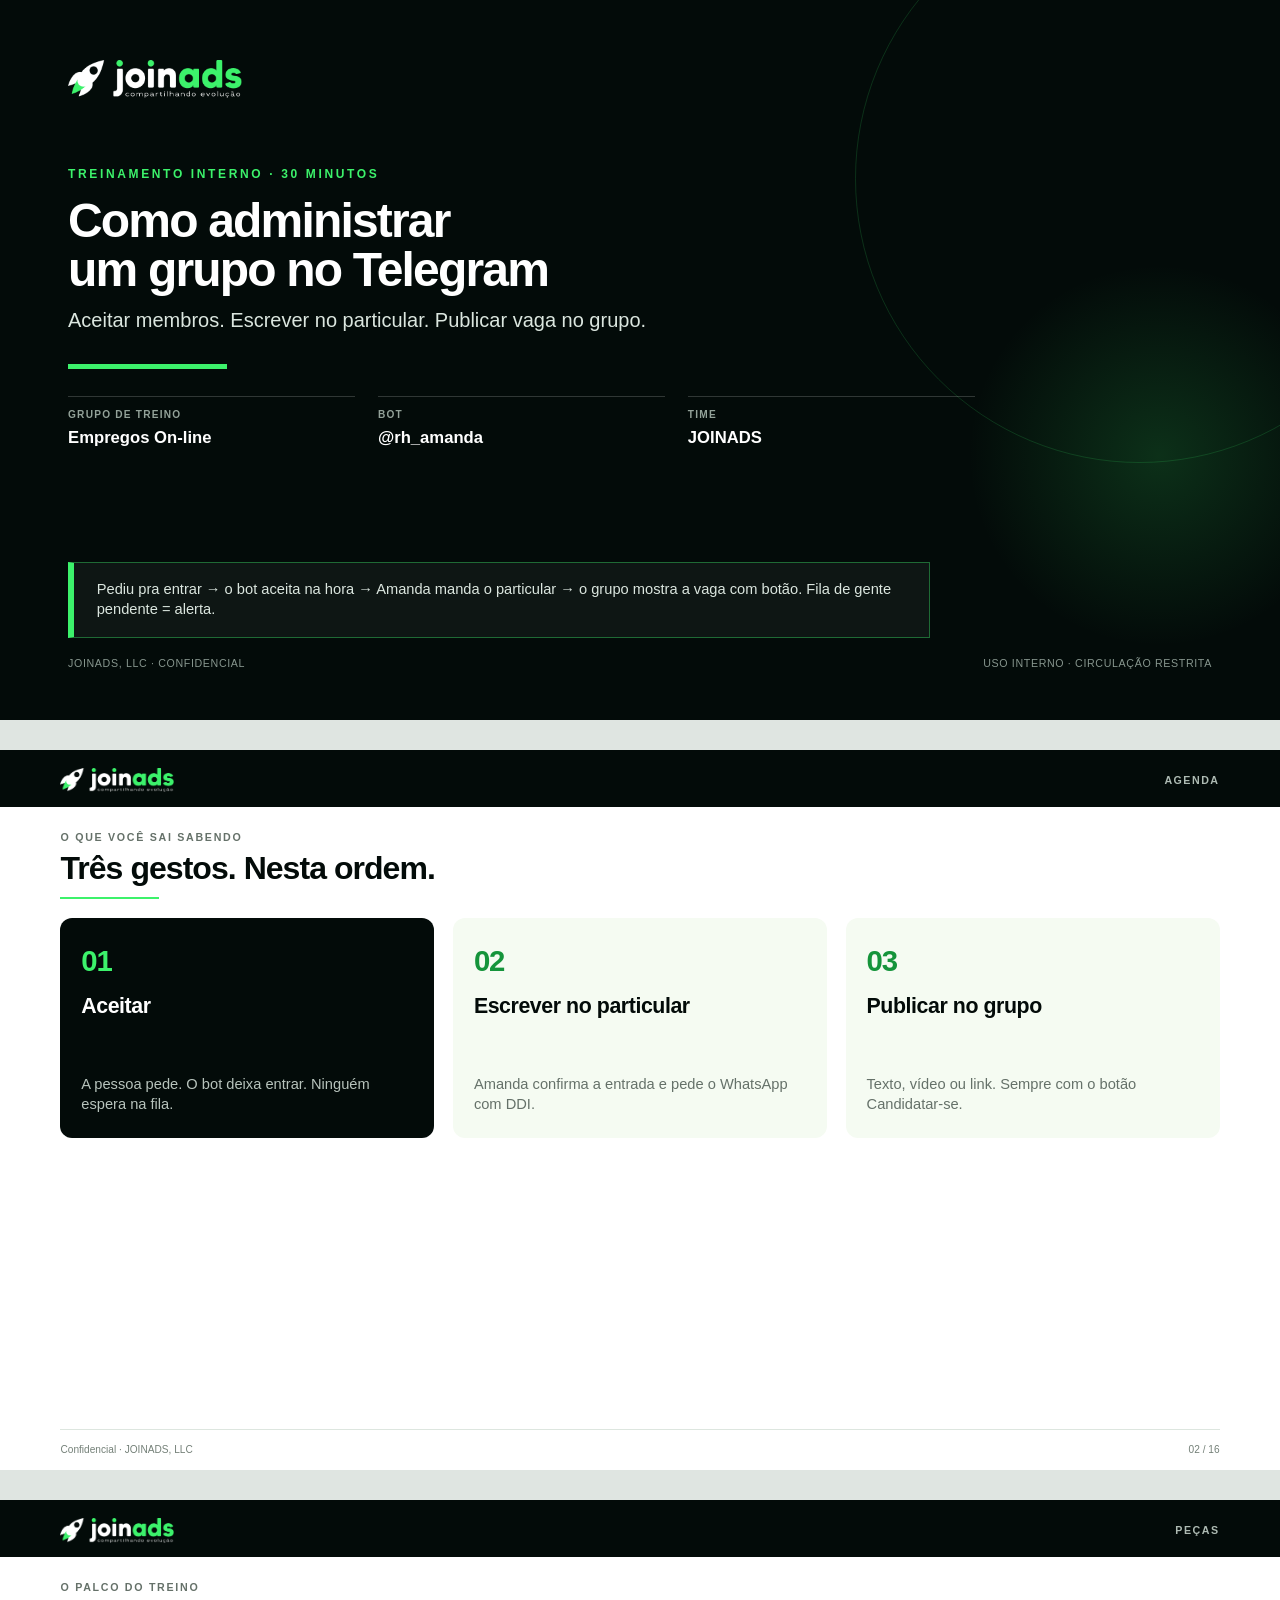
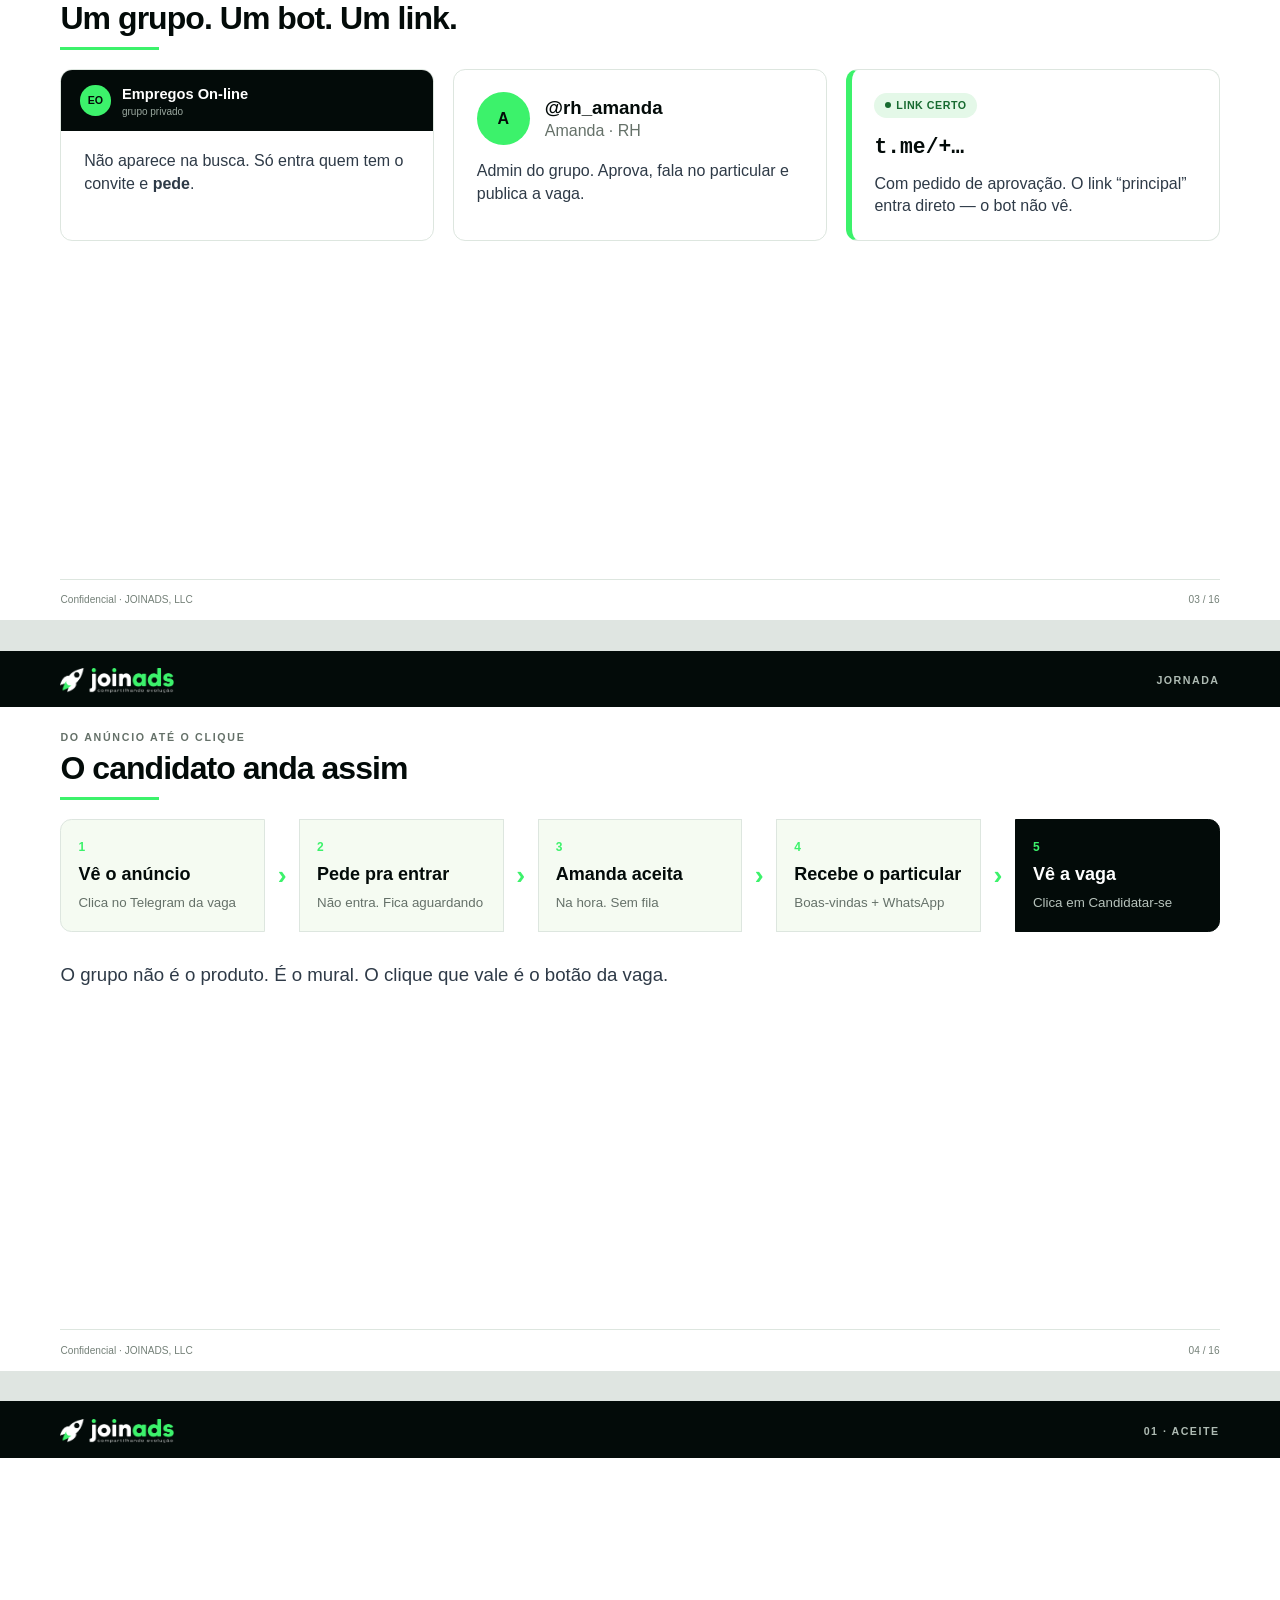
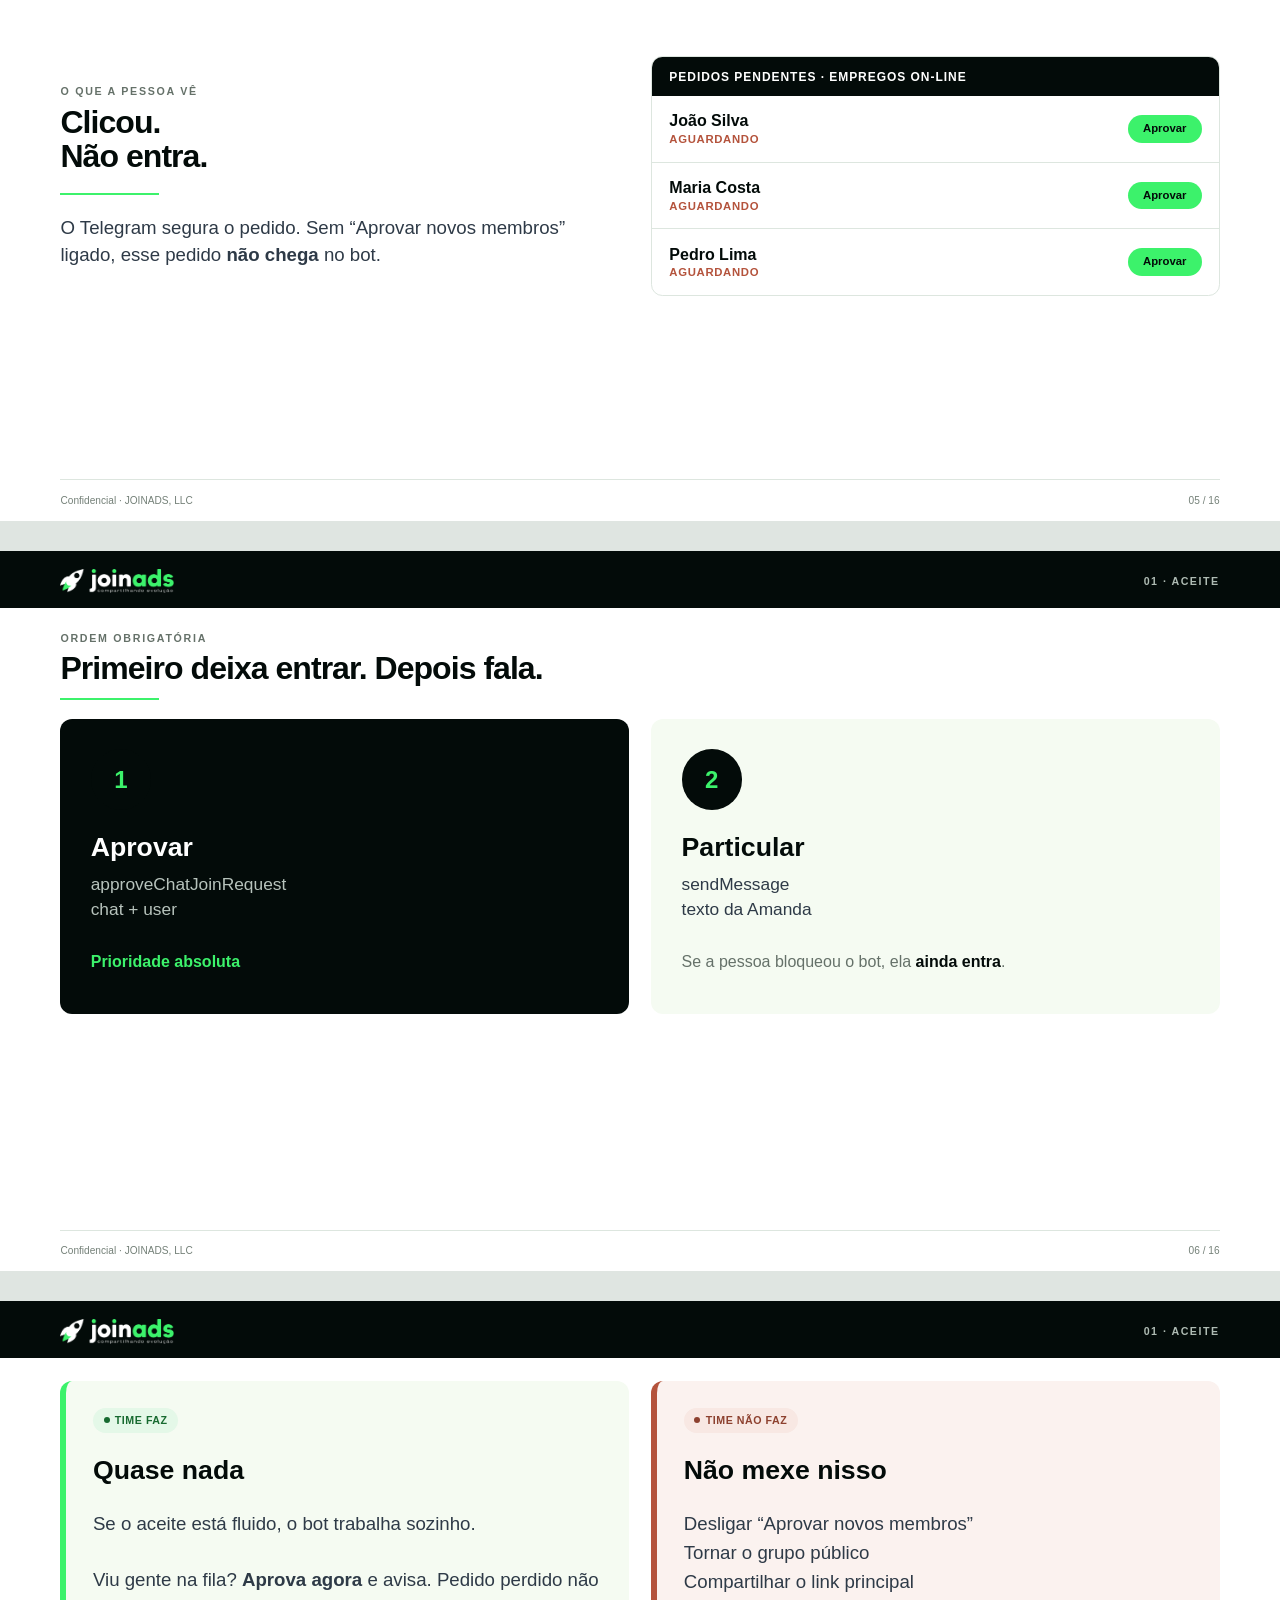
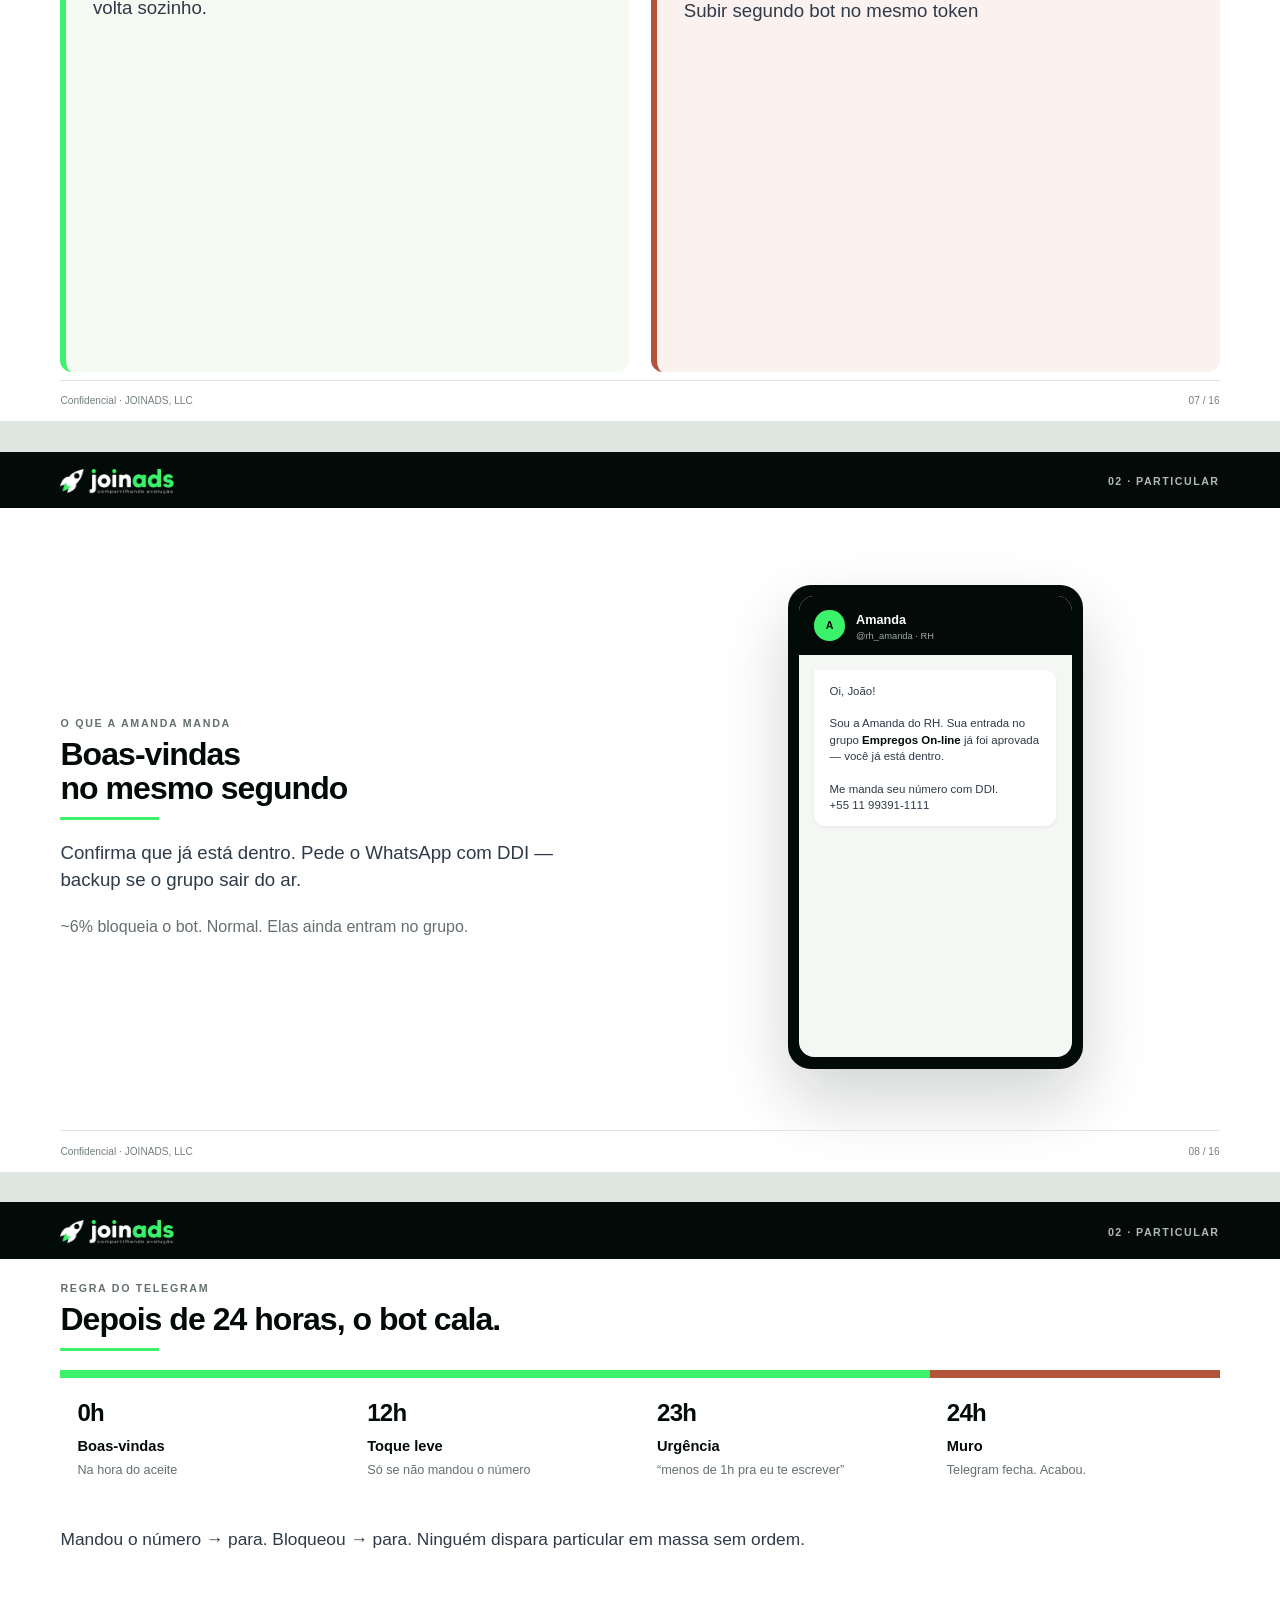
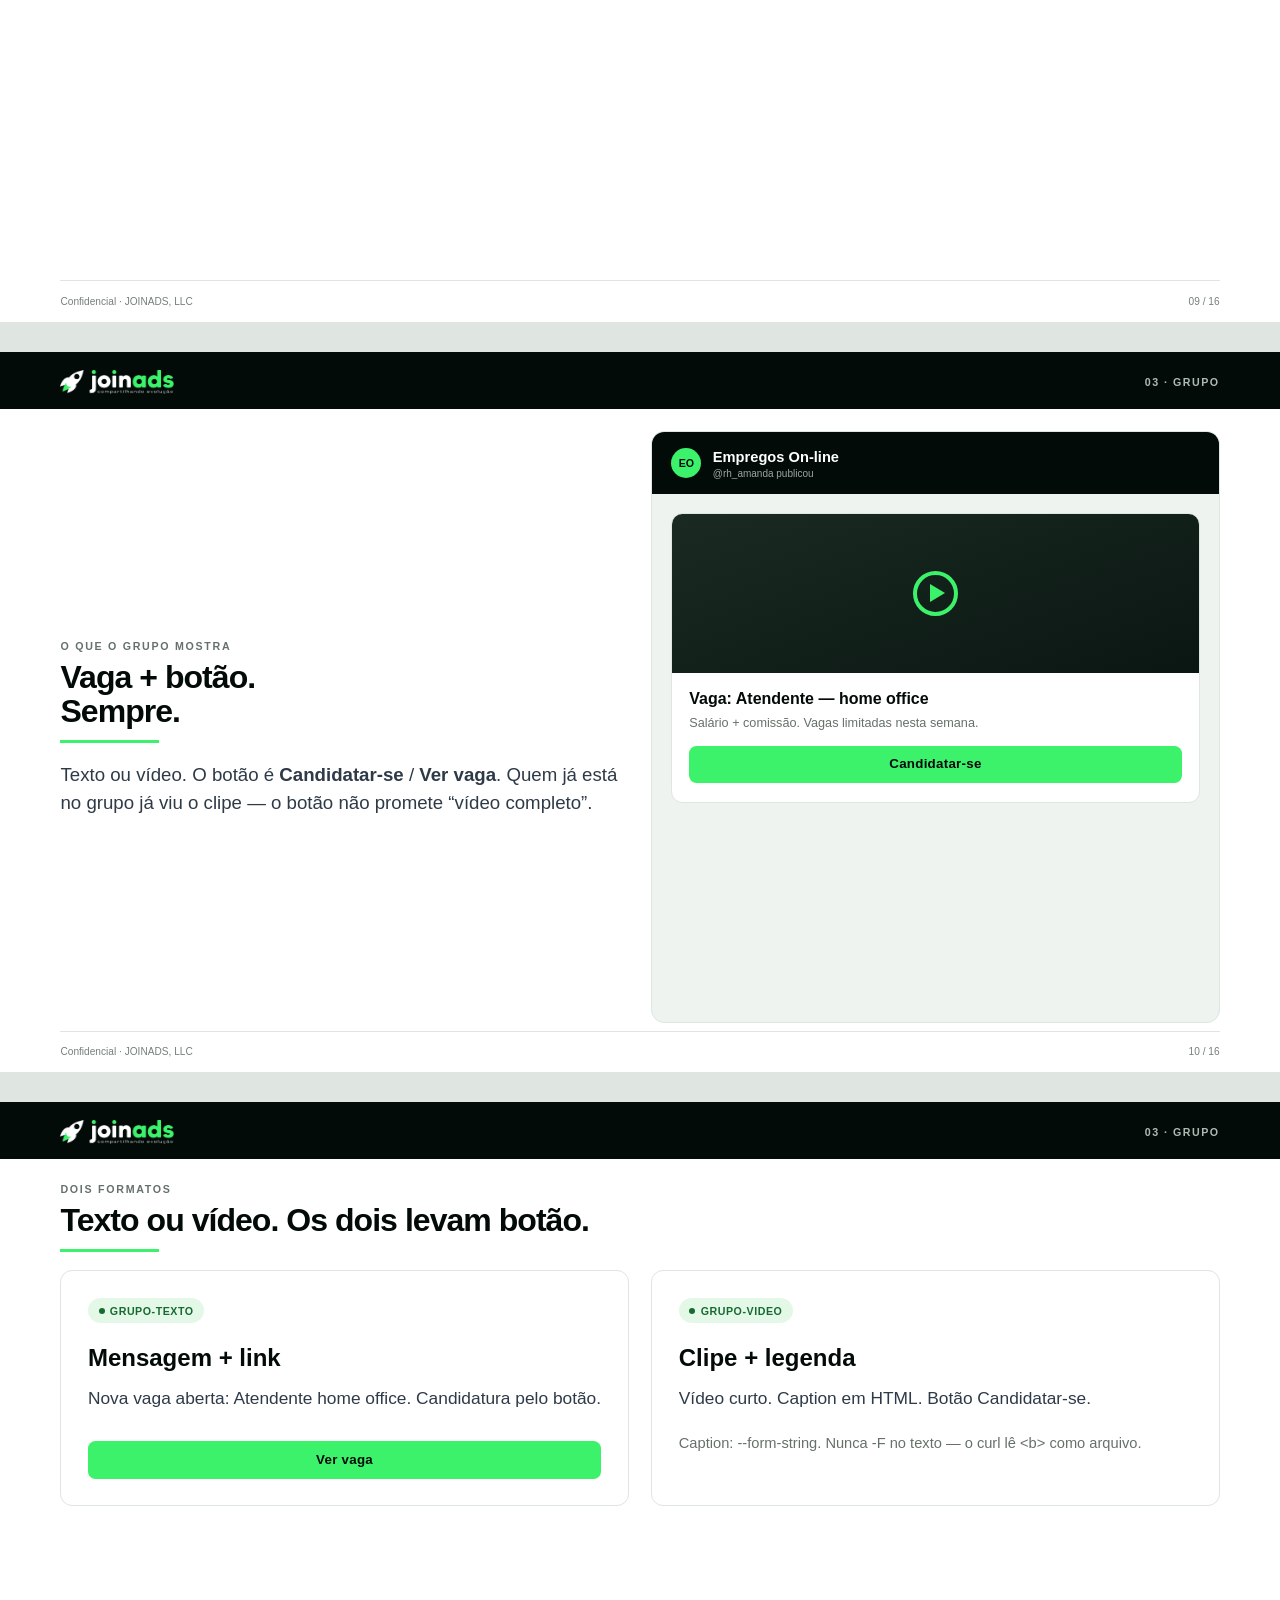
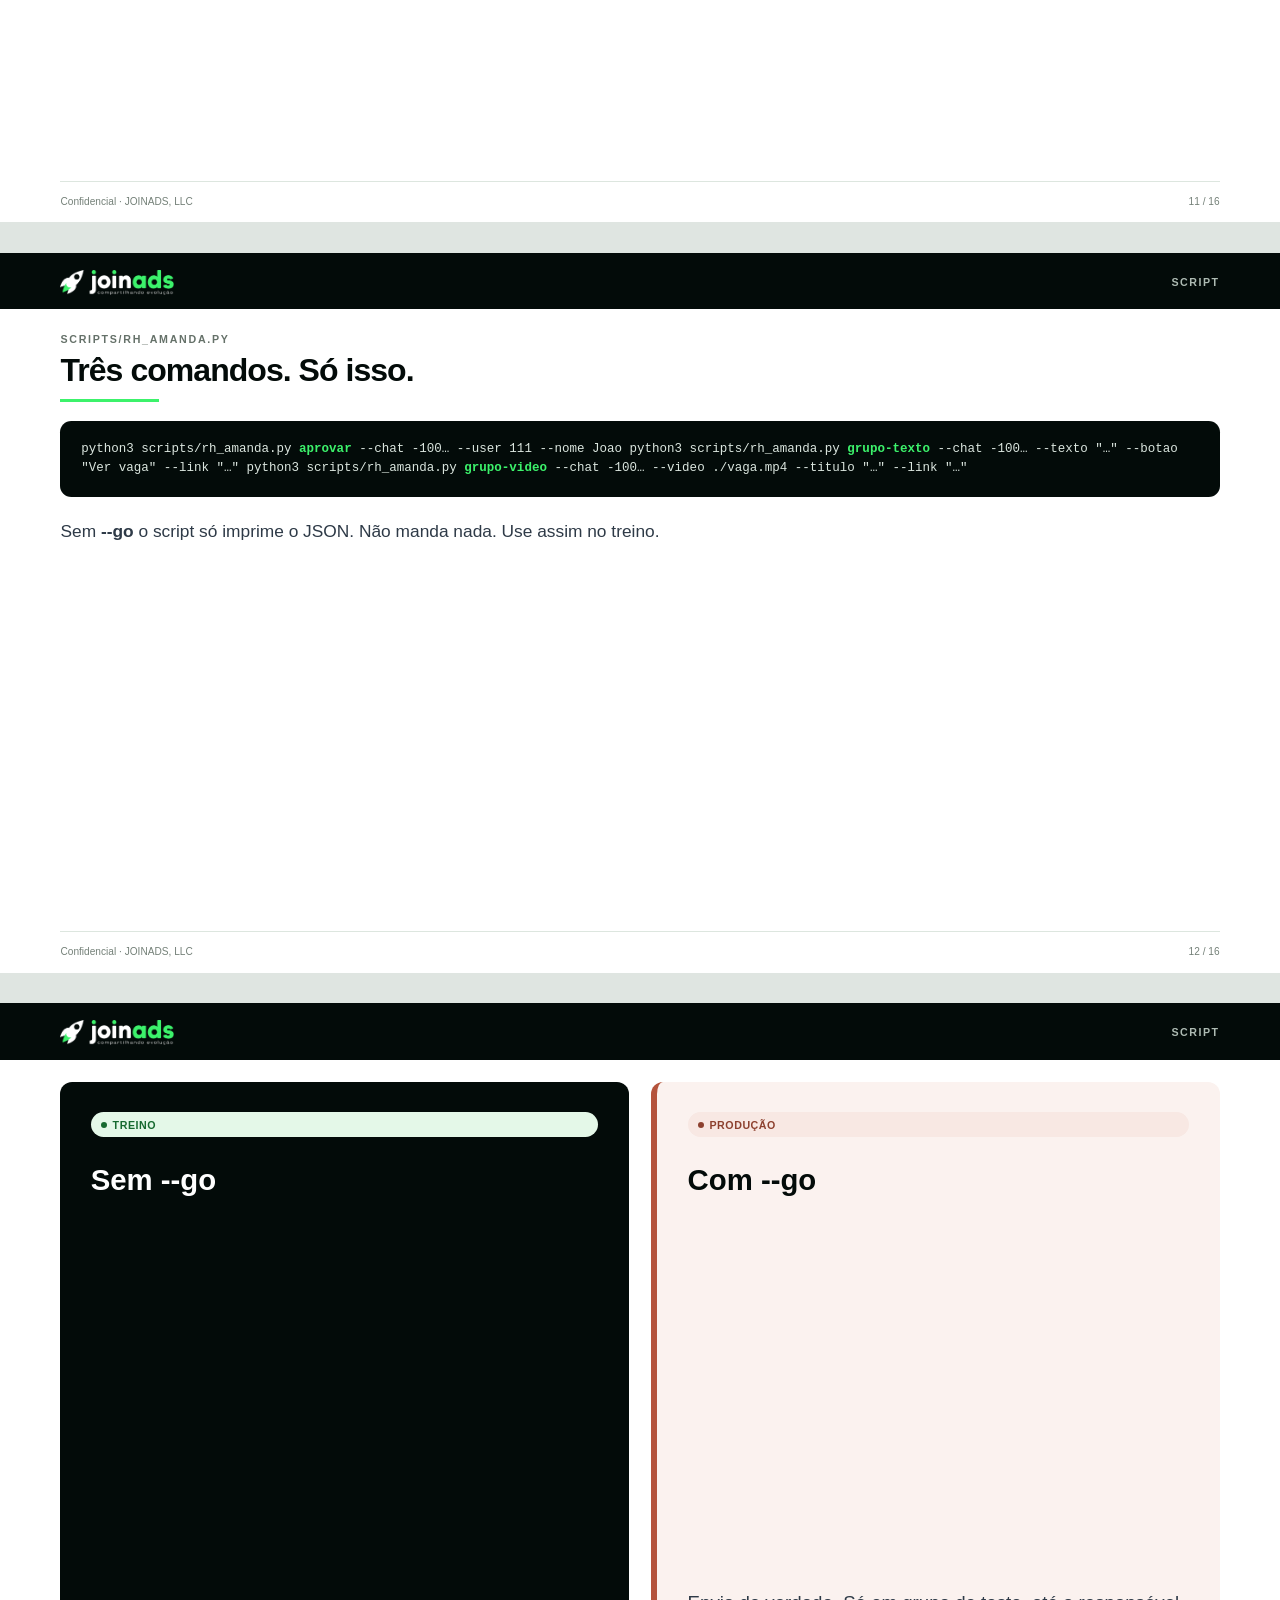
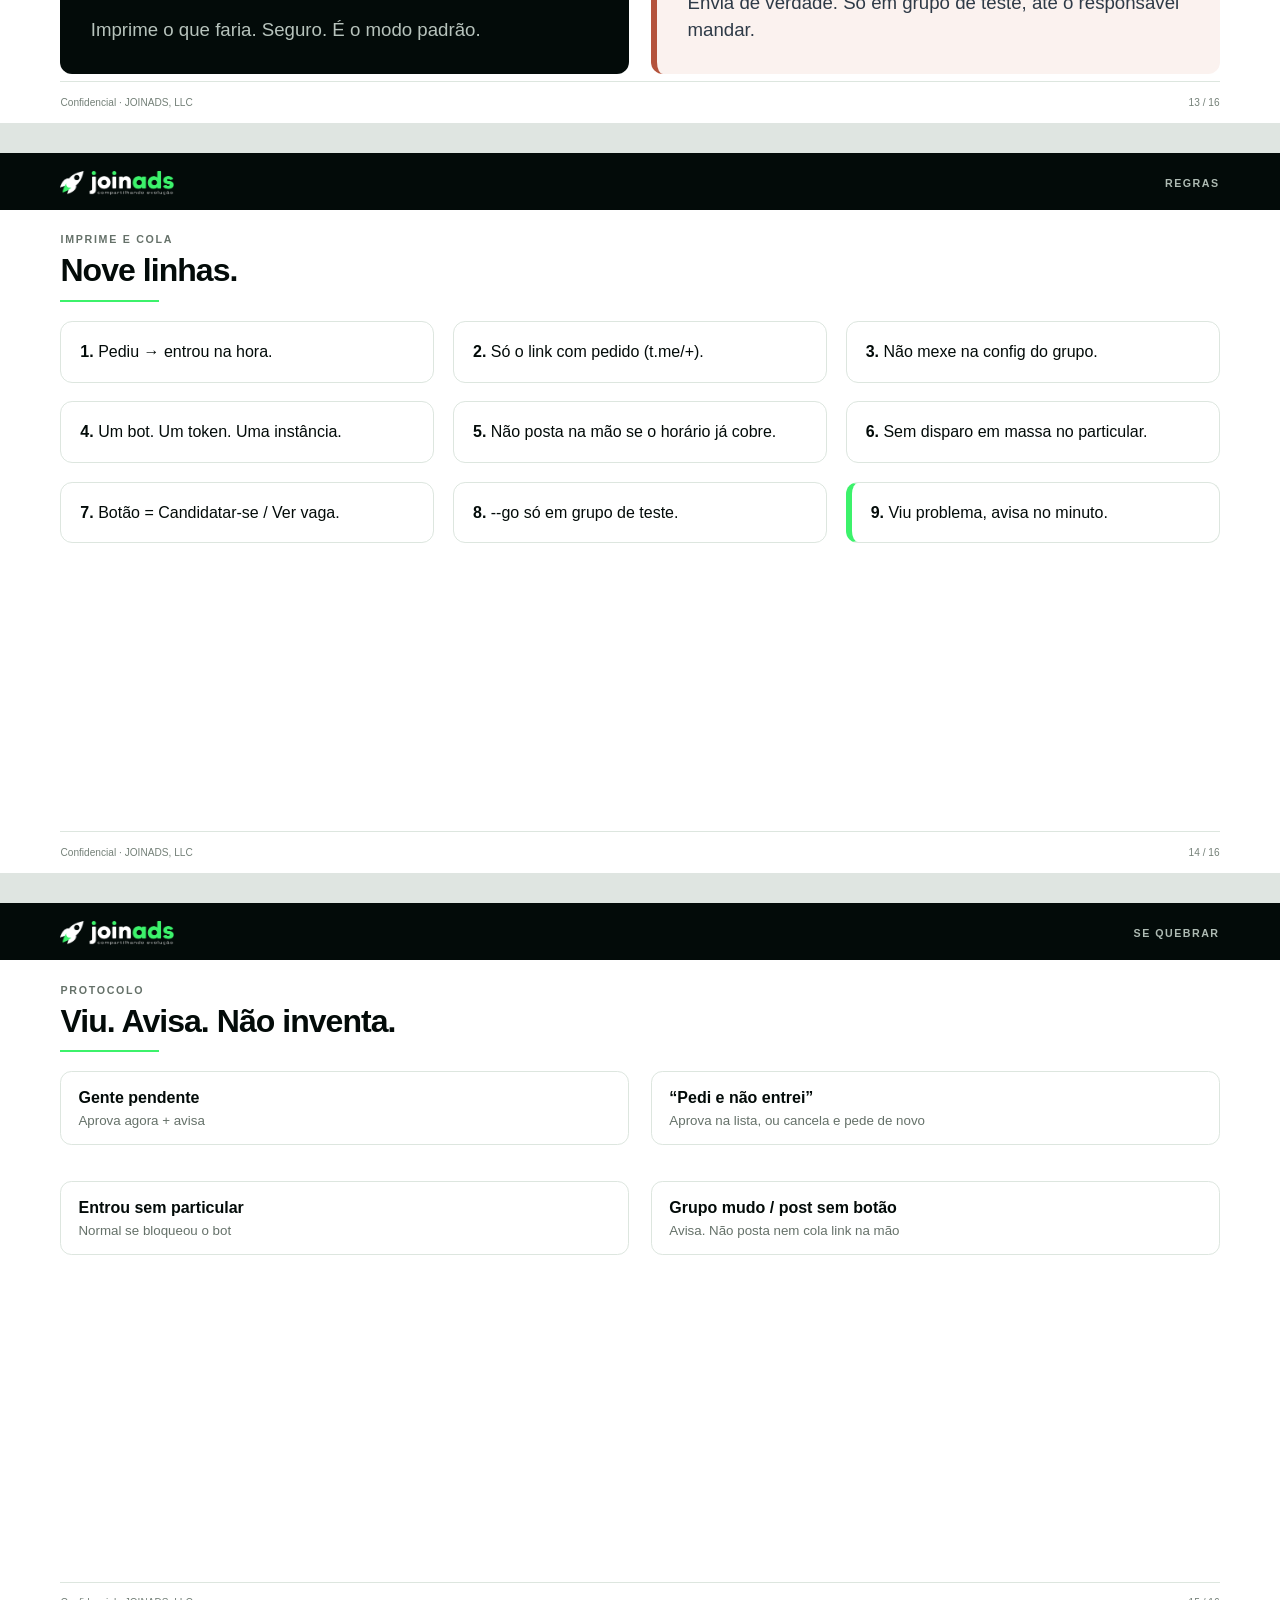
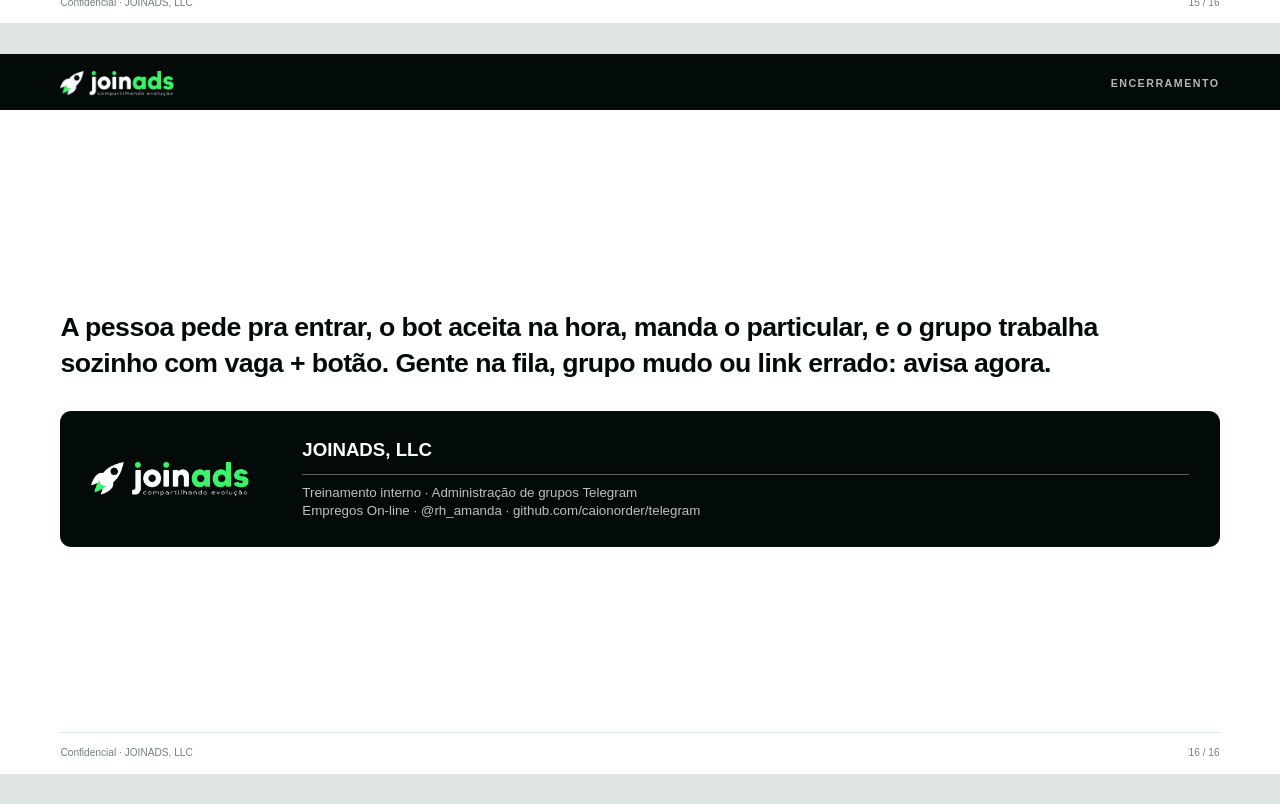
==== commit 9d60c0b5: "Pack de treino: slides visuais, script documentado, PDF JOINADS Deck 16:9 (mockup de pedido, particu" ====
--- a/apresentacao/slides.html
+++ b/apresentacao/slides.html
@@ -5,401 +5,500 @@
 <title>JOINADS — Administração de grupos Telegram</title>
 <style>
 :root{
-  --ink:#030b09;--slate:#2E3A47;--green:#3CF26B;--pale:#F5FBF2;--white:#FFFFFF;
+  --ink:#030b09;--slate:#2E3A47;--green:#3CF26B;--pale:#F5FBF2;--white:#fff;
   --alert:#B4533C;--muted:#657169;--line:#DDE6DF;--soft:#EDF3EF
 }
 *{box-sizing:border-box}
 html,body{margin:0;padding:0;background:#dfe5e1;color:var(--ink);
-  font-family:Arial,"Helvetica Neue",sans-serif;line-height:1.4;
+  font-family:Arial,"Helvetica Neue",sans-serif;line-height:1.35;
   -webkit-print-color-adjust:exact;print-color-adjust:exact}
 @page{size:338.67mm 190.5mm;margin:0}
 .page{position:relative;width:338.67mm;height:190.5mm;margin:0 auto 8mm;overflow:hidden;page-break-after:always;background:#fff}
 .page:last-child{page-break-after:auto}
-
 .cover{background:var(--ink);color:#fff}
-.cover:before{content:"";position:absolute;inset:-30mm -40mm auto auto;width:160mm;height:160mm;border:1px solid rgba(60,242,107,.16);border-radius:50%}
-.cover:after{content:"";position:absolute;right:-24mm;bottom:18mm;width:110mm;height:110mm;background:radial-gradient(circle,rgba(60,242,107,.16),transparent 66%);border-radius:50%}
-.cover-inner{position:relative;z-index:2;height:100%;padding:16mm 18mm 14mm;display:flex;flex-direction:column}
-.brand-logo{width:48mm;height:auto;display:block}
+.cover:before{content:"";position:absolute;inset:-28mm -38mm auto auto;width:150mm;height:150mm;border:1px solid rgba(60,242,107,.16);border-radius:50%}
+.cover:after{content:"";position:absolute;right:-22mm;bottom:16mm;width:108mm;height:108mm;background:radial-gradient(circle,rgba(60,242,107,.16),transparent 66%);border-radius:50%}
+.cover-inner{position:relative;z-index:2;height:100%;padding:16mm 18mm 13mm;display:flex;flex-direction:column}
+.brand-logo{width:46mm;height:auto;display:block}
 .eyebrow{color:var(--green);font-size:9pt;font-weight:800;letter-spacing:.22em;text-transform:uppercase}
-.cover .eyebrow{margin-top:22mm}
-.cover h1{margin:4mm 0 3mm;max-width:250mm;font-size:34pt;line-height:1.05;letter-spacing:-.035em;font-weight:780}
+.cover .eyebrow{margin-top:18mm}
+.cover h1{margin:4mm 0 3mm;font-size:36pt;line-height:1.02;letter-spacing:-.038em;font-weight:780}
 .cover .subtitle{max-width:210mm;font-size:15pt;line-height:1.35;color:#dbe6df}
 .cover-rule{width:42mm;height:1.4mm;margin:8mm 0 7mm;background:var(--green)}
 .cover-meta{display:grid;grid-template-columns:1fr 1fr 1fr;gap:6mm;max-width:240mm}
 .cover-meta .m{border-top:1px solid rgba(255,255,255,.18);padding-top:3mm}
 .cover-meta .label{display:block;font-size:7.6pt;color:#93a299;text-transform:uppercase;letter-spacing:.12em;font-weight:700}
-.cover-meta strong{display:block;margin-top:1.4mm;font-size:12pt;color:#fff}
-.cover-disclaimer{margin-top:auto;max-width:230mm;padding:4.5mm 6mm;border:1px solid rgba(60,242,107,.38);border-left:1.6mm solid var(--green);background:rgba(255,255,255,.045);font-size:10pt;color:#dbe6df}
-.cover-bottom{margin-top:6mm;display:flex;justify-content:space-between;color:#87968e;font-size:8pt;letter-spacing:.06em;text-transform:uppercase}
-
-.header{position:absolute;z-index:5;left:0;right:0;top:0;height:16mm;padding:4.2mm 16mm 3mm;background:var(--ink);display:flex;align-items:center;justify-content:space-between;color:#dfe8e2}
-.header img{width:32mm;height:auto}
-.header .section{font-size:8pt;letter-spacing:.13em;text-transform:uppercase;font-weight:700;color:#aebbb3}
-.footer{position:absolute;z-index:5;left:16mm;right:16mm;bottom:0;height:12mm;border-top:.25mm solid var(--line);display:flex;align-items:center;justify-content:space-between;color:#748078;font-size:7.6pt}
-.content{position:absolute;left:16mm;right:16mm;top:22mm;bottom:14mm}
-.page-kicker{color:var(--muted);font-size:8pt;font-weight:800;letter-spacing:.16em;text-transform:uppercase;margin-bottom:2mm}
-h2{margin:0 0 2.5mm;font-size:22pt;line-height:1.08;letter-spacing:-.025em}
-h3{margin:0 0 2mm;font-size:12.5pt}
-p{margin:0 0 2.5mm}
-.lead{font-size:12.5pt;line-height:1.45;color:var(--slate);max-width:300mm}
-.rule{height:.7mm;width:28mm;background:var(--green);margin:3.5mm 0 5mm}
-.grid-2{display:grid;grid-template-columns:1fr 1fr;gap:5mm}
-.grid-3{display:grid;grid-template-columns:repeat(3,1fr);gap:5mm}
-.grid-4{display:grid;grid-template-columns:repeat(4,1fr);gap:4mm}
-.card{border:.25mm solid var(--line);border-radius:3mm;padding:5mm;background:#fff}
-.card.soft{background:var(--pale)}
-.card.dark{background:var(--ink);border-color:var(--ink);color:#fff}
-.card.alert{border-left:1.5mm solid var(--alert)}
-.stat .value{display:block;font-size:20pt;line-height:1.05;font-weight:800;letter-spacing:-.03em}
-.stat .value.green{color:#15943b}
-.dark.stat .value{color:#fff}
-.stat .label{display:block;margin-top:2mm;font-size:8pt;text-transform:uppercase;letter-spacing:.09em;color:var(--muted);font-weight:750}
-.dark.stat .label{color:#aab8b0}
-.chip{display:inline-flex;align-items:center;gap:1.5mm;padding:1.5mm 2.8mm;border-radius:99mm;font-size:8pt;font-weight:800;letter-spacing:.06em;text-transform:uppercase}
-.chip:before{content:"";width:1.7mm;height:1.7mm;border-radius:50%;background:currentColor}
-.chip.high{color:#176a30;background:#e4f8e8}
-.chip.medium{color:#8d412f;background:#f8e8e3}
-.chip.neutral{color:#4f5c54;background:#eef2ef}
-.insight{padding:4.5mm 5mm;border-left:1.3mm solid var(--green);background:var(--pale);border-radius:0 2.5mm 2.5mm 0;color:var(--slate);font-size:12pt;line-height:1.4}
-.insight.alert{border-color:var(--alert);background:#fbf2ef}
-.bullets{margin:0;padding:0;list-style:none}
-.bullets li{position:relative;margin:0 0 2.6mm;padding-left:5.5mm;color:var(--slate);font-size:11.5pt}
-.bullets li:before{content:"";position:absolute;left:0;top:.55em;width:1.9mm;height:1.9mm;border-radius:50%;background:var(--green);box-shadow:0 0 0 .6mm #e2f6e6}
-.bullets.alert li:before{background:var(--alert);box-shadow:0 0 0 .6mm #f4dfd8}
-.flow{display:grid;grid-template-columns:1fr 10mm 1fr 10mm 1fr 10mm 1fr;align-items:stretch;gap:0}
-.flow .node{border:.25mm solid var(--line);border-radius:3mm;padding:4mm 4.5mm;background:var(--pale)}
-.flow .node strong{display:block;font-size:11pt;margin-bottom:1mm}
-.flow .node span{display:block;font-size:9pt;color:var(--muted);line-height:1.35}
-.flow .arrow{display:flex;align-items:center;justify-content:center;color:var(--green);font-size:18pt;font-weight:800}
-.num{width:8mm;height:8mm;border-radius:50%;display:inline-flex;align-items:center;justify-content:center;background:var(--ink);color:var(--green);font-weight:800;font-size:10pt;margin-right:2.5mm}
-.mono{font-family:"Courier New",Courier,monospace;font-size:9.2pt;background:var(--soft);padding:4mm 5mm;border-radius:2.5mm;color:var(--ink);line-height:1.55;white-space:pre}
-table{width:100%;border-collapse:collapse;font-size:10pt}
-th{padding:2.6mm 3mm;background:var(--ink);color:#fff;text-align:left;font-size:8pt;text-transform:uppercase;letter-spacing:.08em}
-td{padding:2.6mm 3mm;border-bottom:.25mm solid var(--line);vertical-align:top;color:var(--slate)}
-tr:nth-child(even) td{background:#fafcfb}
-.table-wrap{border:.25mm solid var(--line);border-radius:2.5mm;overflow:hidden}
-.signature{margin-top:6mm;background:var(--ink);border-radius:3mm;padding:7mm 8mm;display:grid;grid-template-columns:50mm 1fr;gap:8mm;align-items:center;color:#fff}
-.signature img{width:44mm;height:auto}
-.signature .line{border-bottom:.25mm solid rgba(255,255,255,.35);padding-bottom:3mm;margin-bottom:2.5mm}
-.signature strong{font-size:14pt}
-.signature p{color:#b7c3bc;font-size:9.5pt;margin:0}
-.big-quote{font-size:16.5pt;line-height:1.35;font-weight:750;letter-spacing:-.015em}
-.mini-label{font-size:8pt;color:var(--muted);font-weight:800;letter-spacing:.09em;text-transform:uppercase}
+.cover-meta strong{display:block;margin-top:1.4mm;font-size:12.5pt;color:#fff}
+.cover-disclaimer{margin-top:auto;max-width:228mm;padding:4.5mm 6mm;border:1px solid rgba(60,242,107,.38);border-left:1.6mm solid var(--green);background:rgba(255,255,255,.045);font-size:11pt;color:#dbe6df}
+.cover-bottom{margin-top:5mm;display:flex;justify-content:space-between;color:#87968e;font-size:8pt;letter-spacing:.06em;text-transform:uppercase}
+
+.header{position:absolute;z-index:5;left:0;right:0;top:0;height:15mm;padding:3.8mm 16mm 3mm;background:var(--ink);display:flex;align-items:center;justify-content:space-between;color:#dfe8e2}
+.header img{width:30mm;height:auto}
+.header .section{font-size:8pt;letter-spacing:.14em;text-transform:uppercase;font-weight:700;color:#aebbb3}
+.footer{position:absolute;z-index:5;left:16mm;right:16mm;bottom:0;height:11mm;border-top:.25mm solid var(--line);display:flex;align-items:center;justify-content:space-between;color:#748078;font-size:7.6pt}
+.content{position:absolute;left:16mm;right:16mm;top:21mm;bottom:13mm}
+.kicker{color:var(--muted);font-size:8pt;font-weight:800;letter-spacing:.16em;text-transform:uppercase;margin-bottom:2mm}
+h2{margin:0 0 2mm;font-size:24pt;line-height:1.06;letter-spacing:-.03em}
+h3{margin:0 0 2mm;font-size:13pt}
+p{margin:0}
+.rule{height:.7mm;width:26mm;background:var(--green);margin:3mm 0 5mm}
+.g2{display:grid;grid-template-columns:1fr 1fr;gap:6mm;align-items:stretch}
+.g3{display:grid;grid-template-columns:repeat(3,1fr);gap:5mm}
+.g4{display:grid;grid-template-columns:repeat(4,1fr);gap:4mm}
+.card{border:.25mm solid var(--line);border-radius:3.2mm;padding:5mm;background:#fff}
+.soft{background:var(--pale)}
+.dark{background:var(--ink);border-color:var(--ink);color:#fff}
+.alert{border-left:1.6mm solid var(--alert)}
+.go{border-left:1.6mm solid var(--green)}
+.n{width:11mm;height:11mm;border-radius:50%;display:inline-flex;align-items:center;justify-content:center;background:var(--ink);color:var(--green);font-weight:800;font-size:13pt;flex-shrink:0}
+.n.lg{width:16mm;height:16mm;font-size:18pt}
+.muted{color:var(--muted)}
+.slate{color:var(--slate)}
+.chip{display:inline-flex;align-items:center;gap:1.4mm;padding:1.4mm 2.8mm;border-radius:99mm;font-size:8pt;font-weight:800;letter-spacing:.05em;text-transform:uppercase}
+.chip:before{content:"";width:1.6mm;height:1.6mm;border-radius:50%;background:currentColor}
+.ok{color:#176a30;background:#e4f8e8}
+.no{color:#8d412f;background:#f8e8e3}
+
+/* visual journey */
+.journey{display:flex;align-items:stretch;gap:0}
+.j-step{flex:1;background:var(--pale);border:.25mm solid var(--line);padding:5mm 4.5mm;position:relative}
+.j-step:first-child{border-radius:3mm 0 0 3mm}
+.j-step:last-child{border-radius:0 3mm 3mm 0;background:var(--ink);color:#fff;border-color:var(--ink)}
+.j-step .idx{display:block;font-size:9pt;font-weight:800;letter-spacing:.14em;text-transform:uppercase;color:var(--green);margin-bottom:2mm}
+.j-step h3{font-size:13.5pt}
+.j-step p{font-size:10pt;color:var(--muted);margin-top:1.5mm;line-height:1.35}
+.j-step:last-child p{color:#b7c3bc}
+.j-arrow{width:9mm;display:flex;align-items:center;justify-content:center;color:var(--green);font-size:20pt;font-weight:800;flex-shrink:0}
+
+/* phone */
+.phone{width:78mm;height:128mm;background:var(--ink);border-radius:6mm;padding:3mm;box-shadow:0 8mm 18mm rgba(3,11,9,.18)}
+.phone-screen{height:100%;background:#f4f7f4;border-radius:4mm;overflow:hidden;display:flex;flex-direction:column}
+.phone-bar{background:var(--ink);color:#fff;padding:3.2mm 4mm;display:flex;align-items:center;gap:3mm}
+.ava{width:8mm;height:8mm;border-radius:50%;background:var(--green);color:var(--ink);font-weight:800;display:flex;align-items:center;justify-content:center;font-size:8pt}
+.phone-bar .who{font-size:9.5pt;font-weight:700}
+.phone-bar .sub{display:block;font-size:7pt;color:#9aa89f;font-weight:400}
+.bubble{margin:4mm;background:#fff;border-radius:0 3mm 3mm 3mm;padding:3.5mm 4mm;font-size:8.6pt;line-height:1.42;color:var(--slate);box-shadow:0 .4mm 1.2mm rgba(3,11,9,.06)}
+.bubble strong{color:var(--ink)}
+
+/* telegram group mock */
+.tg{background:#eef3ef;border-radius:3.5mm;overflow:hidden;border:.25mm solid var(--line);height:100%}
+.tg-head{background:var(--ink);color:#fff;padding:3.5mm 5mm;display:flex;align-items:center;gap:3mm}
+.tg-head .who{font-size:11pt;font-weight:700}
+.tg-head .sub{display:block;font-size:7.5pt;color:#9aa89f;font-weight:400}
+.tg-body{padding:5mm}
+.post{background:#fff;border-radius:3mm;overflow:hidden;border:.25mm solid var(--line)}
+.vid{height:42mm;background:linear-gradient(160deg,#1a2a22,#0a1612);display:flex;align-items:center;justify-content:center}
+.play{width:12mm;height:12mm;border-radius:50%;border:1.1mm solid var(--green);display:flex;align-items:center;justify-content:center}
+.play i{display:block;width:0;height:0;border-left:4.2mm solid var(--green);border-top:2.6mm solid transparent;border-bottom:2.6mm solid transparent;margin-left:1mm}
+.post-copy{padding:4mm 4.5mm 5mm}
+.post-copy h4{margin:0 0 1.5mm;font-size:12pt}
+.post-copy p{font-size:9.5pt;color:var(--muted)}
+.cta{margin-top:3.5mm;display:block;text-align:center;background:var(--green);color:var(--ink);font-weight:800;padding:2.6mm;border-radius:2mm;font-size:10pt;letter-spacing:.02em}
+
+/* pending list */
+.pend{background:#fff;border:.25mm solid var(--line);border-radius:3mm;overflow:hidden}
+.pend-h{background:var(--ink);color:#fff;padding:3mm 4.5mm;font-size:9pt;font-weight:700;letter-spacing:.08em;text-transform:uppercase}
+.pend-row{display:flex;align-items:center;justify-content:space-between;padding:3.8mm 4.5mm;border-bottom:.25mm solid var(--line)}
+.pend-row:last-child{border:0}
+.pend-row .nm{font-weight:700}
+.pend-row .st{font-size:8.5pt;color:var(--alert);font-weight:800;text-transform:uppercase;letter-spacing:.06em}
+.btn-ok{background:var(--green);color:var(--ink);font-weight:800;border:0;border-radius:99mm;padding:1.6mm 4mm;font-size:8.5pt}
+
+.tile{padding:6mm 5.5mm;border-radius:3.2mm;min-height:58mm;display:flex;flex-direction:column}
+.tile .idx{font-size:22pt;font-weight:800;letter-spacing:-.04em;color:var(--green);margin-bottom:3mm}
+.tile h3{font-size:16pt;letter-spacing:-.02em}
+.tile p{margin-top:auto;padding-top:4mm;font-size:11pt;color:var(--muted);line-height:1.4}
+.tile.dark p{color:#b7c3bc}
+
+.tl{display:grid;grid-template-columns:repeat(4,1fr);gap:0;margin-top:2mm}
+.tl .cell{padding:5mm 4.5mm;border-top:2.2mm solid var(--line);position:relative}
+.tl .cell:first-child{border-top-color:var(--green)}
+.tl .cell.on{border-top-color:var(--green)}
+.tl .cell.wall{border-top-color:var(--alert)}
+.tl .t{display:block;font-size:18pt;font-weight:800;letter-spacing:-.03em}
+.tl .l{display:block;margin-top:2mm;font-size:11pt;font-weight:700}
+.tl .d{display:block;margin-top:1.5mm;font-size:9.5pt;color:var(--muted);line-height:1.35}
+
+.quote{font-size:20pt;line-height:1.32;font-weight:750;letter-spacing:-.02em;max-width:280mm}
+.sig{margin-top:8mm;background:var(--ink);border-radius:3mm;padding:7mm 8mm;display:grid;grid-template-columns:48mm 1fr;gap:8mm;align-items:center;color:#fff}
+.sig img{width:42mm}
+.sig .line{border-bottom:.25mm solid rgba(255,255,255,.35);padding-bottom:3mm;margin-bottom:2.5mm}
+.sig strong{font-size:14pt}
+.sig p{color:#b7c3bc;font-size:10pt}
+.cmd{font-family:"Courier New",Courier,monospace;font-size:9.4pt;line-height:1.55;background:var(--ink);color:#dbe6df;padding:5mm 5.5mm;border-radius:3mm}
+.cmd b{color:var(--green);font-weight:700}
+.dot{width:2.2mm;height:2.2mm;border-radius:50%;background:var(--green);display:inline-block;margin-right:2mm}
 @media print{html,body{background:#fff}.page{margin:0}}
 </style>
 </head>
 <body>
 
-<!-- 01 COVER -->
+<!-- 01 -->
 <section class="page cover">
   <div class="cover-inner">
     <img class="brand-logo" src="joinads-logo.png" alt="JOINADS">
-    <div class="eyebrow">Treinamento interno · Operações</div>
-    <h1>Administração de grupos<br>Telegram</h1>
-    <p class="subtitle">Aceite de membros · mensagem no particular · envio de texto, vídeo e link no grupo.</p>
+    <div class="eyebrow">Treinamento interno · 30 minutos</div>
+    <h1>Como administrar<br>um grupo no Telegram</h1>
+    <p class="subtitle">Aceitar membros. Escrever no particular. Publicar vaga no grupo.</p>
     <div class="cover-rule"></div>
     <div class="cover-meta">
-      <div class="m"><span class="label">Exemplo didático</span><strong>Empregos On-line</strong></div>
+      <div class="m"><span class="label">Grupo de treino</span><strong>Empregos On-line</strong></div>
       <div class="m"><span class="label">Bot</span><strong>@rh_amanda</strong></div>
-      <div class="m"><span class="label">Público</span><strong>Equipe JOINADS</strong></div>
-    </div>
-    <div class="cover-disclaimer">A pessoa pede pra entrar. O bot aceita na hora. Manda o particular. O grupo recebe a vaga com botão de candidatura. Fila de pendente = alerta.</div>
+      <div class="m"><span class="label">Time</span><strong>JOINADS</strong></div>
+    </div>
+    <div class="cover-disclaimer">Pediu pra entrar → o bot aceita na hora → Amanda manda o particular → o grupo mostra a vaga com botão. Fila de gente pendente = alerta.</div>
     <div class="cover-bottom"><span>JOINADS, LLC · Confidencial</span><span>Uso interno · circulação restrita</span></div>
   </div>
 </section>
 
-<!-- 02 AGENDA -->
+<!-- 02 -->
 <section class="page">
   <div class="header"><img src="joinads-logo.png" alt="JOINADS"><span class="section">Agenda</span></div>
   <div class="content">
-    <div class="page-kicker">O que o time sai sabendo</div>
-    <h2>Três máquinas. Uma ordem.</h2>
-    <div class="rule"></div>
-    <div class="grid-3">
-      <div class="card dark stat">
-        <span class="value">01</span>
-        <span class="label" style="color:#3CF26B;margin-top:4mm;display:block;font-size:12pt;letter-spacing:0;text-transform:none;font-weight:700">Aceite de membros</span>
-        <p style="color:#b7c3bc;margin-top:3mm;font-size:11pt">Pedido no link t.me/+ · aprovação na hora · ninguém na fila.</p>
-      </div>
-      <div class="card soft stat">
-        <span class="value">02</span>
-        <span class="label" style="color:var(--ink);margin-top:4mm;display:block;font-size:12pt;letter-spacing:0;text-transform:none;font-weight:700">Particular</span>
-        <p style="color:var(--slate);margin-top:3mm;font-size:11pt">Amanda confirma a entrada e pede WhatsApp com DDI. Janela de 24h.</p>
-      </div>
-      <div class="card soft stat">
-        <span class="value">03</span>
-        <span class="label" style="color:var(--ink);margin-top:4mm;display:block;font-size:12pt;letter-spacing:0;text-transform:none;font-weight:700">Envio no grupo</span>
-        <p style="color:var(--slate);margin-top:3mm;font-size:11pt">Texto, vídeo ou link + botão Candidatar-se / Ver vaga.</p>
-      </div>
-    </div>
-    <div class="insight sp-4" style="margin-top:7mm">O grupo não é o produto. É o mural. O clique que vale é o botão da vaga.</div>
-  </div>
-  <div class="footer"><span>Confidencial · JOINADS, LLC · Treinamento interno</span><span>02 / 12</span></div>
-</section>
-
-<!-- 03 PEÇAS -->
+    <div class="kicker">O que você sai sabendo</div>
+    <h2>Três gestos. Nesta ordem.</h2>
+    <div class="rule"></div>
+    <div class="g3">
+      <div class="tile dark">
+        <span class="idx">01</span>
+        <h3>Aceitar</h3>
+        <p>A pessoa pede. O bot deixa entrar. Ninguém espera na fila.</p>
+      </div>
+      <div class="tile soft">
+        <span class="idx" style="color:#15943b">02</span>
+        <h3>Escrever no particular</h3>
+        <p>Amanda confirma a entrada e pede o WhatsApp com DDI.</p>
+      </div>
+      <div class="tile soft">
+        <span class="idx" style="color:#15943b">03</span>
+        <h3>Publicar no grupo</h3>
+        <p>Texto, vídeo ou link. Sempre com o botão Candidatar-se.</p>
+      </div>
+    </div>
+  </div>
+  <div class="footer"><span>Confidencial · JOINADS, LLC</span><span>02 / 16</span></div>
+</section>
+
+<!-- 03 -->
 <section class="page">
   <div class="header"><img src="joinads-logo.png" alt="JOINADS"><span class="section">Peças</span></div>
   <div class="content">
-    <div class="page-kicker">Exemplo light</div>
-    <h2>Empregos On-line · @rh_amanda</h2>
-    <div class="rule"></div>
-    <div class="table-wrap">
-      <table>
-        <tr><th style="width:42mm">Peça</th><th>Como é</th></tr>
-        <tr><td><strong>Grupo</strong></td><td>Privado. Não aparece na busca. Nome: Empregos On-line.</td></tr>
-        <tr><td><strong>Bot</strong></td><td>@rh_amanda — se apresenta como Amanda, do RH. Admin com permissão de convidar e postar.</td></tr>
-        <tr><td><strong>Aprovar membros</strong></td><td>Ligado. Sem isso o pedido não chega no bot.</td></tr>
-        <tr><td><strong>Link</strong></td><td>Só t.me/+ com pedido. O link “principal” entra direto — o bot não vê, o particular não dispara.</td></tr>
-        <tr><td><strong>Instância</strong></td><td>Um token, um bot. Segunda cópia = Telegram 409. Pedidos se perdem.</td></tr>
-      </table>
-    </div>
-  </div>
-  <div class="footer"><span>Confidencial · JOINADS, LLC · Treinamento interno</span><span>03 / 12</span></div>
-</section>
-
-<!-- 04 FUNIL -->
-<section class="page">
-  <div class="header"><img src="joinads-logo.png" alt="JOINADS"><span class="section">Funil</span></div>
-  <div class="content">
-    <div class="page-kicker">Jornada do candidato</div>
-    <h2>Do anúncio até o botão da vaga</h2>
-    <div class="rule"></div>
-    <div class="flow">
-      <div class="node"><strong>1. Anúncio</strong><span>Candidato clica no Telegram</span></div>
-      <div class="arrow">›</div>
-      <div class="node"><strong>2. Pedido</strong><span>Entra em espera no Empregos On-line</span></div>
-      <div class="arrow">›</div>
-      <div class="node"><strong>3. Aceite + DM</strong><span>Amanda aprova e escreve no particular</span></div>
-      <div class="arrow">›</div>
-      <div class="node"><strong>4. Vaga no grupo</strong><span>Texto / vídeo / link + Candidatar-se</span></div>
-    </div>
-    <div class="grid-2" style="margin-top:8mm">
-      <div class="card soft">
-        <div class="mini-label">Ordem obrigatória</div>
-        <h3 style="margin-top:3mm">Aprova primeiro. Particular depois.</h3>
-        <p style="color:var(--slate);margin:0">Se o candidato bloqueou o bot, ele ainda entra. Welcome não pode barrar o aceite.</p>
-      </div>
-      <div class="card" style="border-left:1.5mm solid var(--green)">
-        <div class="mini-label">Meta</div>
-        <h3 style="margin-top:3mm">Pediu → entrou em segundos</h3>
-        <p style="color:var(--slate);margin:0">Pedido perdido não volta sozinho. Fila de pendente = dinheiro parado.</p>
-      </div>
-    </div>
-  </div>
-  <div class="footer"><span>Confidencial · JOINADS, LLC · Treinamento interno</span><span>04 / 12</span></div>
-</section>
-
-<!-- 05 ACEITE -->
+    <div class="kicker">O palco do treino</div>
+    <h2>Um grupo. Um bot. Um link.</h2>
+    <div class="rule"></div>
+    <div class="g3">
+      <div class="card" style="padding:6mm">
+        <div class="tg-head" style="margin:-6mm -6mm 5mm;border-radius:3mm 3mm 0 0">
+          <div class="ava">EO</div>
+          <div><span class="who">Empregos On-line</span><span class="sub">grupo privado</span></div>
+        </div>
+        <p class="slate" style="font-size:12pt;line-height:1.4">Não aparece na busca. Só entra quem tem o convite e <strong>pede</strong>.</p>
+      </div>
+      <div class="card" style="padding:6mm">
+        <div style="display:flex;align-items:center;gap:4mm;margin-bottom:4mm">
+          <div class="ava" style="width:14mm;height:14mm;font-size:12pt">A</div>
+          <div><strong style="font-size:14pt">@rh_amanda</strong><br><span class="muted">Amanda · RH</span></div>
+        </div>
+        <p class="slate" style="font-size:12pt;line-height:1.4">Admin do grupo. Aprova, fala no particular e publica a vaga.</p>
+      </div>
+      <div class="card go" style="padding:6mm">
+        <div class="chip ok" style="margin-bottom:4mm">link certo</div>
+        <h3 style="font-size:16pt;font-family:'Courier New',monospace">t.me/+…</h3>
+        <p class="slate" style="margin-top:3mm;font-size:12pt;line-height:1.4">Com pedido de aprovação. O link “principal” entra direto — o bot não vê.</p>
+      </div>
+    </div>
+  </div>
+  <div class="footer"><span>Confidencial · JOINADS, LLC</span><span>03 / 16</span></div>
+</section>
+
+<!-- 04 -->
+<section class="page">
+  <div class="header"><img src="joinads-logo.png" alt="JOINADS"><span class="section">Jornada</span></div>
+  <div class="content">
+    <div class="kicker">Do anúncio até o clique</div>
+    <h2>O candidato anda assim</h2>
+    <div class="rule"></div>
+    <div class="journey">
+      <div class="j-step"><span class="idx">1</span><h3>Vê o anúncio</h3><p>Clica no Telegram da vaga</p></div>
+      <div class="j-arrow">›</div>
+      <div class="j-step"><span class="idx">2</span><h3>Pede pra entrar</h3><p>Não entra. Fica aguardando</p></div>
+      <div class="j-arrow">›</div>
+      <div class="j-step"><span class="idx">3</span><h3>Amanda aceita</h3><p>Na hora. Sem fila</p></div>
+      <div class="j-arrow">›</div>
+      <div class="j-step"><span class="idx">4</span><h3>Recebe o particular</h3><p>Boas-vindas + WhatsApp</p></div>
+      <div class="j-arrow">›</div>
+      <div class="j-step"><span class="idx">5</span><h3>Vê a vaga</h3><p>Clica em Candidatar-se</p></div>
+    </div>
+    <p style="margin-top:8mm;font-size:14pt;color:var(--slate)">O grupo não é o produto. É o mural. O clique que vale é o botão da vaga.</p>
+  </div>
+  <div class="footer"><span>Confidencial · JOINADS, LLC</span><span>04 / 16</span></div>
+</section>
+
+<!-- 05 -->
 <section class="page">
   <div class="header"><img src="joinads-logo.png" alt="JOINADS"><span class="section">01 · Aceite</span></div>
   <div class="content">
-    <div class="page-kicker">Aprovação de membros</div>
-    <h2>Clicou no link. Não entra. Pede.</h2>
-    <div class="rule"></div>
-    <div class="grid-2">
+    <div class="g2" style="height:100%">
+      <div style="display:flex;flex-direction:column;justify-content:center">
+        <div class="kicker">O que a pessoa vê</div>
+        <h2>Clicou.<br>Não entra.</h2>
+        <div class="rule"></div>
+        <p class="slate" style="font-size:14pt;line-height:1.45;max-width:140mm">O Telegram segura o pedido. Sem “Aprovar novos membros” ligado, esse pedido <strong>não chega</strong> no bot.</p>
+      </div>
+      <div style="display:flex;align-items:center">
+        <div class="pend" style="width:100%">
+          <div class="pend-h">Pedidos pendentes · Empregos On-line</div>
+          <div class="pend-row"><div><div class="nm">João Silva</div><div class="st">aguardando</div></div><span class="btn-ok">Aprovar</span></div>
+          <div class="pend-row"><div><div class="nm">Maria Costa</div><div class="st">aguardando</div></div><span class="btn-ok">Aprovar</span></div>
+          <div class="pend-row"><div><div class="nm">Pedro Lima</div><div class="st">aguardando</div></div><span class="btn-ok">Aprovar</span></div>
+        </div>
+      </div>
+    </div>
+  </div>
+  <div class="footer"><span>Confidencial · JOINADS, LLC</span><span>05 / 16</span></div>
+</section>
+
+<!-- 06 -->
+<section class="page">
+  <div class="header"><img src="joinads-logo.png" alt="JOINADS"><span class="section">01 · Aceite</span></div>
+  <div class="content">
+    <div class="kicker">Ordem obrigatória</div>
+    <h2>Primeiro deixa entrar. Depois fala.</h2>
+    <div class="rule"></div>
+    <div class="g2">
+      <div class="dark" style="border-radius:3.2mm;padding:8mm;min-height:78mm">
+        <div class="n lg">1</div>
+        <h3 style="margin:5mm 0 2mm;font-size:20pt;color:#fff">Aprovar</h3>
+        <p style="color:#b7c3bc;font-size:13pt;line-height:1.4">approveChatJoinRequest<br>chat + user</p>
+        <p style="margin-top:8mm;color:var(--green);font-size:12pt;font-weight:700">Prioridade absoluta</p>
+      </div>
+      <div class="soft" style="border-radius:3.2mm;padding:8mm;min-height:78mm">
+        <div class="n lg">2</div>
+        <h3 style="margin:5mm 0 2mm;font-size:20pt">Particular</h3>
+        <p class="slate" style="font-size:13pt;line-height:1.4">sendMessage<br>texto da Amanda</p>
+        <p style="margin-top:8mm;color:var(--muted);font-size:12pt">Se a pessoa bloqueou o bot, ela <strong style="color:var(--ink)">ainda entra</strong>.</p>
+      </div>
+    </div>
+  </div>
+  <div class="footer"><span>Confidencial · JOINADS, LLC</span><span>06 / 16</span></div>
+</section>
+
+<!-- 07 -->
+<section class="page">
+  <div class="header"><img src="joinads-logo.png" alt="JOINADS"><span class="section">01 · Aceite</span></div>
+  <div class="content">
+    <div class="g2" style="height:100%">
+      <div class="go" style="border-radius:3.2mm;padding:7mm;background:var(--pale)">
+        <span class="chip ok">time faz</span>
+        <h3 style="margin:5mm 0 6mm;font-size:20pt">Quase nada</h3>
+        <p class="slate" style="font-size:14pt;line-height:1.5">Se o aceite está fluido, o bot trabalha sozinho.<br><br>Viu gente na fila? <strong>Aprova agora</strong> e avisa. Pedido perdido não volta sozinho.</p>
+      </div>
+      <div class="alert" style="border-radius:3.2mm;padding:7mm;background:#fbf2ef">
+        <span class="chip no">time não faz</span>
+        <h3 style="margin:5mm 0 6mm;font-size:20pt">Não mexe nisso</h3>
+        <p class="slate" style="font-size:14pt;line-height:1.55">Desligar “Aprovar novos membros”<br>Tornar o grupo público<br>Compartilhar o link principal<br>Subir segundo bot no mesmo token</p>
+      </div>
+    </div>
+  </div>
+  <div class="footer"><span>Confidencial · JOINADS, LLC</span><span>07 / 16</span></div>
+</section>
+
+<!-- 08 -->
+<section class="page">
+  <div class="header"><img src="joinads-logo.png" alt="JOINADS"><span class="section">02 · Particular</span></div>
+  <div class="content">
+    <div class="g2" style="height:100%;align-items:center">
       <div>
-        <p class="lead">O Telegram manda o pedido pro @rh_amanda. O bot dispara duas chamadas, nesta ordem:</p>
-        <div class="mono">1. approveChatJoinRequest(chat, user)
-2. sendMessage(particular, texto da Amanda)</div>
-        <p style="margin-top:5mm;color:var(--slate)">API crua equivalente está no README e em examples/comandos.md.</p>
-      </div>
+        <div class="kicker">O que a Amanda manda</div>
+        <h2>Boas-vindas<br>no mesmo segundo</h2>
+        <div class="rule"></div>
+        <p class="slate" style="font-size:14pt;line-height:1.45;max-width:140mm">Confirma que já está dentro. Pede o WhatsApp com DDI — backup se o grupo sair do ar.</p>
+        <p class="muted" style="margin-top:6mm;font-size:12pt">~6% bloqueia o bot. Normal. Elas ainda entram no grupo.</p>
+      </div>
+      <div style="display:flex;justify-content:center">
+        <div class="phone">
+          <div class="phone-screen">
+            <div class="phone-bar">
+              <div class="ava">A</div>
+              <div><span class="who">Amanda</span><span class="sub">@rh_amanda · RH</span></div>
+            </div>
+            <div class="bubble">
+              Oi, João!<br><br>
+              Sou a Amanda do RH. Sua entrada no grupo <strong>Empregos On-line</strong> já foi aprovada — você já está dentro.<br><br>
+              Me manda seu número com DDI.<br>
+              +55 11 99391-1111
+            </div>
+          </div>
+        </div>
+      </div>
+    </div>
+  </div>
+  <div class="footer"><span>Confidencial · JOINADS, LLC</span><span>08 / 16</span></div>
+</section>
+
+<!-- 09 -->
+<section class="page">
+  <div class="header"><img src="joinads-logo.png" alt="JOINADS"><span class="section">02 · Particular</span></div>
+  <div class="content">
+    <div class="kicker">Regra do Telegram</div>
+    <h2>Depois de 24 horas, o bot cala.</h2>
+    <div class="rule"></div>
+    <div class="tl">
+      <div class="cell on"><span class="t">0h</span><span class="l">Boas-vindas</span><span class="d">Na hora do aceite</span></div>
+      <div class="cell on"><span class="t">12h</span><span class="l">Toque leve</span><span class="d">Só se não mandou o número</span></div>
+      <div class="cell on"><span class="t">23h</span><span class="l">Urgência</span><span class="d">“menos de 1h pra eu te escrever”</span></div>
+      <div class="cell wall"><span class="t">24h</span><span class="l">Muro</span><span class="d">Telegram fecha. Acabou.</span></div>
+    </div>
+    <p class="slate" style="margin-top:8mm;font-size:13pt">Mandou o número → para. Bloqueou → para. Ninguém dispara particular em massa sem ordem.</p>
+  </div>
+  <div class="footer"><span>Confidencial · JOINADS, LLC</span><span>09 / 16</span></div>
+</section>
+
+<!-- 10 -->
+<section class="page">
+  <div class="header"><img src="joinads-logo.png" alt="JOINADS"><span class="section">03 · Grupo</span></div>
+  <div class="content">
+    <div class="g2" style="height:100%;align-items:center">
       <div>
-        <div class="card dark" style="margin-bottom:4mm">
-          <div class="mini-label" style="color:#3CF26B">Time faz</div>
-          <ul class="bullets" style="margin-top:3mm">
-            <li style="color:#dbe6df">Nada, se estiver fluido</li>
-            <li style="color:#dbe6df">Fila de pendentes: aprova agora e avisa</li>
-          </ul>
+        <div class="kicker">O que o grupo mostra</div>
+        <h2>Vaga + botão.<br>Sempre.</h2>
+        <div class="rule"></div>
+        <p class="slate" style="font-size:14pt;line-height:1.45">Texto ou vídeo. O botão é <strong>Candidatar-se</strong> / <strong>Ver vaga</strong>. Quem já está no grupo já viu o clipe — o botão não promete “vídeo completo”.</p>
+      </div>
+      <div class="tg">
+        <div class="tg-head">
+          <div class="ava">EO</div>
+          <div><span class="who">Empregos On-line</span><span class="sub">@rh_amanda publicou</span></div>
         </div>
-        <div class="card alert">
-          <div class="mini-label" style="color:var(--alert)">Time não faz</div>
-          <ul class="bullets alert" style="margin-top:3mm">
-            <li>Desligar “Aprovar novos membros”</li>
-            <li>Tornar público / colocar @ / revogar link</li>
-            <li>Usar o link principal (entra direto)</li>
-            <li>Subir segundo bot no mesmo token</li>
-          </ul>
+        <div class="tg-body">
+          <div class="post">
+            <div class="vid"><div class="play"><i></i></div></div>
+            <div class="post-copy">
+              <h4>Vaga: Atendente — home office</h4>
+              <p>Salário + comissão. Vagas limitadas nesta semana.</p>
+              <div class="cta">Candidatar-se</div>
+            </div>
+          </div>
         </div>
       </div>
     </div>
   </div>
-  <div class="footer"><span>Confidencial · JOINADS, LLC · Treinamento interno</span><span>05 / 12</span></div>
-</section>
-
-<!-- 06 PARTICULAR -->
-<section class="page">
-  <div class="header"><img src="joinads-logo.png" alt="JOINADS"><span class="section">02 · Particular</span></div>
-  <div class="content">
-    <div class="page-kicker">Mensagem da Amanda</div>
-    <h2>Boas-vindas no mesmo segundo</h2>
-    <div class="rule"></div>
-    <div class="grid-2">
-      <div class="card soft" style="padding:6mm">
-        <div class="mini-label">Modelo</div>
-        <p style="margin-top:3mm;font-size:12pt;line-height:1.45;color:var(--ink)">Oi, João!<br><br>Sou a Amanda do RH. Sua entrada no grupo Empregos On-line já foi aprovada — você já está dentro.<br><br>Pra eu te avisar das próximas vagas no WhatsApp, me manda seu número com DDI.<br><br>+55 11 99391-1111 · +595 981 123456</p>
-      </div>
-      <div>
-        <div class="table-wrap">
-          <table>
-            <tr><th>Quando</th><th>O que</th></tr>
-            <tr><td>Na hora</td><td>Boas-vindas</td></tr>
-            <tr><td>12h</td><td>Toque leve, se não mandou o número</td></tr>
-            <tr><td>23h</td><td>Urgência — menos de 1h</td></tr>
-            <tr><td>24h</td><td>Muro. Telegram fecha o particular</td></tr>
-          </table>
-        </div>
-        <div class="insight" style="margin-top:5mm;font-size:11pt">~6% bloqueia o bot. Normal. Elas ainda entram no grupo. Particular falhou, aceite funcionou.</div>
-      </div>
-    </div>
-  </div>
-  <div class="footer"><span>Confidencial · JOINADS, LLC · Treinamento interno</span><span>06 / 12</span></div>
-</section>
-
-<!-- 07 GRUPO -->
-<section class="page">
-  <div class="header"><img src="joinads-logo.png" alt="JOINADS"><span class="section">03 · Envio no grupo</span></div>
-  <div class="content">
-    <div class="page-kicker">Texto · vídeo · link</div>
-    <h2>O grupo é o mural de vagas</h2>
-    <div class="rule"></div>
-    <div class="grid-3">
-      <div class="card">
-        <div class="mini-label">grupo-texto</div>
-        <h3 style="margin-top:3mm">Texto + botão</h3>
-        <p style="color:var(--slate);margin:0">Nova vaga: Atendente home office. Candidatura pelo botão. <strong>Ver vaga</strong></p>
-      </div>
-      <div class="card">
-        <div class="mini-label">grupo-video</div>
-        <h3 style="margin-top:3mm">Vídeo + botão</h3>
-        <p style="color:var(--slate);margin:0">Clipe curto + legenda + <strong>Candidatar-se</strong>. Não promete “vídeo completo”.</p>
-      </div>
-      <div class="card dark">
-        <div class="mini-label" style="color:#3CF26B">Cuidado no caption</div>
-        <h3 style="margin-top:3mm;color:#fff">--form-string</h3>
-        <p style="color:#b7c3bc;margin:0">Nunca -F no texto. O curl lê &lt;b&gt; como arquivo e o post sai mudo.</p>
-      </div>
-    </div>
-    <div class="insight" style="margin-top:7mm">Não posta na mão “pra não ficar vazio” se o horário automático já cobre. Criativo novo: aprova antes de subir.</div>
-  </div>
-  <div class="footer"><span>Confidencial · JOINADS, LLC · Treinamento interno</span><span>07 / 12</span></div>
-</section>
-
-<!-- 08 SCRIPT -->
-<section class="page">
-  <div class="header"><img src="joinads-logo.png" alt="JOINADS"><span class="section">Scripts</span></div>
-  <div class="content">
-    <div class="page-kicker">scripts/rh_amanda.py</div>
-    <h2>Três comandos. Dry-run por padrão.</h2>
-    <div class="rule"></div>
-    <div class="mono">python3 scripts/rh_amanda.py aprovar --chat -100… --user 111 --nome Joao
-
-python3 scripts/rh_amanda.py grupo-texto --chat -100… --texto "Nova vaga…" \
-    --botao "Ver vaga" --link "https://empregos.exemplo/vaga/atendente"
-
-python3 scripts/rh_amanda.py grupo-video --chat -100… --video ./vaga.mp4 \
-    --titulo "Vaga: Atendente — home office" --botao "Candidatar-se" --link "…"</div>
-    <div class="grid-2" style="margin-top:6mm">
-      <div class="card soft"><span class="chip high">sem --go</span><p style="margin:3mm 0 0;color:var(--slate)">Só imprime o JSON. Não manda nada no Telegram. Use no treino.</p></div>
-      <div class="card" style="border-left:1.5mm solid var(--alert)"><span class="chip medium">com --go</span><p style="margin:3mm 0 0;color:var(--slate)">Envia de verdade. Só em grupo de teste, até o responsável mandar.</p></div>
-    </div>
-  </div>
-  <div class="footer"><span>Confidencial · JOINADS, LLC · Treinamento interno</span><span>08 / 12</span></div>
-</section>
-
-<!-- 09 REGRAS -->
-<section class="page">
-  <div class="header"><img src="joinads-logo.png" alt="JOINADS"><span class="section">Regras de ouro</span></div>
-  <div class="content">
-    <div class="page-kicker">Imprime e cola</div>
-    <h2>Nove linhas. Sem exceção.</h2>
-    <div class="rule"></div>
-    <div class="grid-2">
-      <ul class="bullets">
-        <li>Pediu → entrou na hora. Fila = alerta vermelho.</li>
-        <li>Só se compartilha o link com pedido (t.me/+).</li>
-        <li>Não mexe em configuração do grupo.</li>
-        <li>Não sobe segundo bot no mesmo token.</li>
-        <li>Não posta no grupo na mão se o automático cobre o horário.</li>
-      </ul>
-      <ul class="bullets">
-        <li>Não dispara particular em massa sem ordem.</li>
-        <li>Botão do grupo = Candidatar-se / Ver vaga.</li>
-        <li>--go só em grupo de teste.</li>
-        <li>Viu problema, avisa no mesmo minuto.</li>
-      </ul>
-    </div>
-  </div>
-  <div class="footer"><span>Confidencial · JOINADS, LLC · Treinamento interno</span><span>09 / 12</span></div>
-</section>
-
-<!-- 10 SE QUEBRAR -->
+  <div class="footer"><span>Confidencial · JOINADS, LLC</span><span>10 / 16</span></div>
+</section>
+
+<!-- 11 -->
+<section class="page">
+  <div class="header"><img src="joinads-logo.png" alt="JOINADS"><span class="section">03 · Grupo</span></div>
+  <div class="content">
+    <div class="kicker">Dois formatos</div>
+    <h2>Texto ou vídeo. Os dois levam botão.</h2>
+    <div class="rule"></div>
+    <div class="g2">
+      <div class="card" style="padding:7mm">
+        <span class="chip ok">grupo-texto</span>
+        <h3 style="margin:5mm 0 3mm;font-size:18pt">Mensagem + link</h3>
+        <p class="slate" style="font-size:13pt;line-height:1.45">Nova vaga aberta: Atendente home office. Candidatura pelo botão.</p>
+        <div class="cta" style="margin-top:8mm">Ver vaga</div>
+      </div>
+      <div class="card" style="padding:7mm">
+        <span class="chip ok">grupo-video</span>
+        <h3 style="margin:5mm 0 3mm;font-size:18pt">Clipe + legenda</h3>
+        <p class="slate" style="font-size:13pt;line-height:1.45">Vídeo curto. Caption em HTML. Botão Candidatar-se.</p>
+        <p class="muted" style="margin-top:6mm;font-size:11pt">Caption: --form-string. Nunca -F no texto — o curl lê &lt;b&gt; como arquivo.</p>
+      </div>
+    </div>
+  </div>
+  <div class="footer"><span>Confidencial · JOINADS, LLC</span><span>11 / 16</span></div>
+</section>
+
+<!-- 12 -->
+<section class="page">
+  <div class="header"><img src="joinads-logo.png" alt="JOINADS"><span class="section">Script</span></div>
+  <div class="content">
+    <div class="kicker">scripts/rh_amanda.py</div>
+    <h2>Três comandos. Só isso.</h2>
+    <div class="rule"></div>
+    <div class="cmd">python3 scripts/rh_amanda.py <b>aprovar</b>      --chat -100… --user 111 --nome Joao
+python3 scripts/rh_amanda.py <b>grupo-texto</b>  --chat -100… --texto "…" --botao "Ver vaga" --link "…"
+python3 scripts/rh_amanda.py <b>grupo-video</b>  --chat -100… --video ./vaga.mp4 --titulo "…" --link "…"</div>
+    <p class="slate" style="margin-top:6mm;font-size:13pt">Sem <strong>--go</strong> o script só imprime o JSON. Não manda nada. Use assim no treino.</p>
+  </div>
+  <div class="footer"><span>Confidencial · JOINADS, LLC</span><span>12 / 16</span></div>
+</section>
+
+<!-- 13 -->
+<section class="page">
+  <div class="header"><img src="joinads-logo.png" alt="JOINADS"><span class="section">Script</span></div>
+  <div class="content">
+    <div class="g2" style="height:100%">
+      <div class="dark" style="border-radius:3.2mm;padding:8mm;display:flex;flex-direction:column">
+        <span class="chip ok">treino</span>
+        <h3 style="margin:6mm 0 3mm;font-size:22pt;color:#fff">Sem --go</h3>
+        <p style="color:#b7c3bc;font-size:14pt;line-height:1.45;margin-top:auto">Imprime o que faria. Seguro. É o modo padrão.</p>
+      </div>
+      <div class="alert" style="border-radius:3.2mm;padding:8mm;background:#fbf2ef;display:flex;flex-direction:column">
+        <span class="chip no">produção</span>
+        <h3 style="margin:6mm 0 3mm;font-size:22pt">Com --go</h3>
+        <p class="slate" style="font-size:14pt;line-height:1.45;margin-top:auto">Envia de verdade. Só em grupo de teste, até o responsável mandar.</p>
+      </div>
+    </div>
+  </div>
+  <div class="footer"><span>Confidencial · JOINADS, LLC</span><span>13 / 16</span></div>
+</section>
+
+<!-- 14 -->
+<section class="page">
+  <div class="header"><img src="joinads-logo.png" alt="JOINADS"><span class="section">Regras</span></div>
+  <div class="content">
+    <div class="kicker">Imprime e cola</div>
+    <h2>Nove linhas.</h2>
+    <div class="rule"></div>
+    <div class="g3">
+      <div class="card"><strong>1.</strong> Pediu → entrou na hora.</div>
+      <div class="card"><strong>2.</strong> Só o link com pedido (t.me/+).</div>
+      <div class="card"><strong>3.</strong> Não mexe na config do grupo.</div>
+      <div class="card"><strong>4.</strong> Um bot. Um token. Uma instância.</div>
+      <div class="card"><strong>5.</strong> Não posta na mão se o horário já cobre.</div>
+      <div class="card"><strong>6.</strong> Sem disparo em massa no particular.</div>
+      <div class="card"><strong>7.</strong> Botão = Candidatar-se / Ver vaga.</div>
+      <div class="card"><strong>8.</strong> --go só em grupo de teste.</div>
+      <div class="card go"><strong>9.</strong> Viu problema, avisa no minuto.</div>
+    </div>
+  </div>
+  <div class="footer"><span>Confidencial · JOINADS, LLC</span><span>14 / 16</span></div>
+</section>
+
+<!-- 15 -->
 <section class="page">
   <div class="header"><img src="joinads-logo.png" alt="JOINADS"><span class="section">Se quebrar</span></div>
   <div class="content">
-    <div class="page-kicker">Protocolo</div>
+    <div class="kicker">Protocolo</div>
     <h2>Viu. Avisa. Não inventa.</h2>
     <div class="rule"></div>
-    <div class="table-wrap">
-      <table>
-        <tr><th style="width:72mm">O que você vê</th><th>O que fazer</th></tr>
-        <tr><td>Gente pendente</td><td>Aprova agora + avisa</td></tr>
-        <tr><td>“Pedi e não entrei”</td><td>Aprova se estiver na lista; senão cancela e pede de novo no mesmo link</td></tr>
-        <tr><td>Entrou sem particular</td><td>Normal se bloqueou o bot. O que importa é estar no grupo</td></tr>
-        <tr><td>Grupo mudo no horário</td><td>Avisa. Não posta na mão</td></tr>
-        <tr><td>Post sem botão / dois iguais</td><td>Avisa. Não cola outro link e não apaga no feeling</td></tr>
-      </table>
-    </div>
-  </div>
-  <div class="footer"><span>Confidencial · JOINADS, LLC · Treinamento interno</span><span>10 / 12</span></div>
-</section>
-
-<!-- 11 PACK -->
-<section class="page">
-  <div class="header"><img src="joinads-logo.png" alt="JOINADS"><span class="section">Este pack</span></div>
-  <div class="content">
-    <div class="page-kicker">Onde está cada coisa</div>
-    <h2>Um repositório. Nada solto.</h2>
-    <div class="rule"></div>
-    <div class="grid-2">
-      <div class="mono" style="font-size:10pt;line-height:1.7">README.md
-JOINADS-Treinamento-Admin-Grupos.pdf
-apresentacao/slides.html
-docs/01 … 05
-scripts/rh_amanda.py
-examples/comandos.md
-brand/joinads-logo.png</div>
-      <div>
-        <ul class="bullets">
-          <li><strong>PDF</strong> — esta apresentação, pra projetar ou mandar no time.</li>
-          <li><strong>HTML</strong> — mesmo deck, abre no Chrome.</li>
-          <li><strong>Docs</strong> — texto completo, um arquivo por tema.</li>
-          <li><strong>Script</strong> — os três comandos, dry-run por padrão.</li>
-        </ul>
-        <div class="insight" style="margin-top:5mm;font-size:11pt">Começar: <span class="mono" style="display:inline;padding:1mm 2mm">python3 scripts/rh_amanda.py aprovar --chat … --nome Joao</span></div>
-      </div>
-    </div>
-  </div>
-  <div class="footer"><span>Confidencial · JOINADS, LLC · Treinamento interno</span><span>11 / 12</span></div>
-</section>
-
-<!-- 12 CLOSE -->
+    <div class="g2">
+      <div class="pend-row" style="border:.25mm solid var(--line);border-radius:3mm;margin-bottom:3.5mm"><div><div class="nm">Gente pendente</div><div class="muted" style="font-size:10pt;margin-top:1mm">Aprova agora + avisa</div></div></div>
+      <div class="pend-row" style="border:.25mm solid var(--line);border-radius:3mm;margin-bottom:3.5mm"><div><div class="nm">“Pedi e não entrei”</div><div class="muted" style="font-size:10pt;margin-top:1mm">Aprova na lista, ou cancela e pede de novo</div></div></div>
+      <div class="pend-row" style="border:.25mm solid var(--line);border-radius:3mm;margin-bottom:3.5mm"><div><div class="nm">Entrou sem particular</div><div class="muted" style="font-size:10pt;margin-top:1mm">Normal se bloqueou o bot</div></div></div>
+      <div class="pend-row" style="border:.25mm solid var(--line);border-radius:3mm;margin-bottom:3.5mm"><div><div class="nm">Grupo mudo / post sem botão</div><div class="muted" style="font-size:10pt;margin-top:1mm">Avisa. Não posta nem cola link na mão</div></div></div>
+    </div>
+  </div>
+  <div class="footer"><span>Confidencial · JOINADS, LLC</span><span>15 / 16</span></div>
+</section>
+
+<!-- 16 -->
 <section class="page">
   <div class="header"><img src="joinads-logo.png" alt="JOINADS"><span class="section">Encerramento</span></div>
-  <div class="content">
-    <div class="page-kicker">Pra gravar</div>
-    <p class="big-quote">A pessoa pede pra entrar, o bot aceita na hora, manda o particular, e o grupo trabalha sozinho com vaga + botão. Gente na fila, grupo mudo ou link errado: avisa agora. Não “resolve no grupo” na mão.</p>
-    <div class="rule"></div>
-    <div class="signature">
+  <div class="content" style="display:flex;flex-direction:column;justify-content:center">
+    <p class="quote">A pessoa pede pra entrar, o bot aceita na hora, manda o particular, e o grupo trabalha sozinho com vaga + botão. Gente na fila, grupo mudo ou link errado: avisa agora.</p>
+    <div class="sig">
       <img src="joinads-logo.png" alt="JOINADS">
       <div>
         <div class="line"><strong>JOINADS, LLC</strong></div>
-        <p>Treinamento interno · Administração de grupos Telegram<br>Empregos On-line · @rh_amanda · circulação restrita</p>
-      </div>
-    </div>
-  </div>
-  <div class="footer"><span>Confidencial · JOINADS, LLC · Treinamento interno</span><span>12 / 12</span></div>
+        <p>Treinamento interno · Administração de grupos Telegram<br>Empregos On-line · @rh_amanda · github.com/caionorder/telegram</p>
+      </div>
+    </div>
+  </div>
+  <div class="footer"><span>Confidencial · JOINADS, LLC</span><span>16 / 16</span></div>
 </section>
 
 </body>
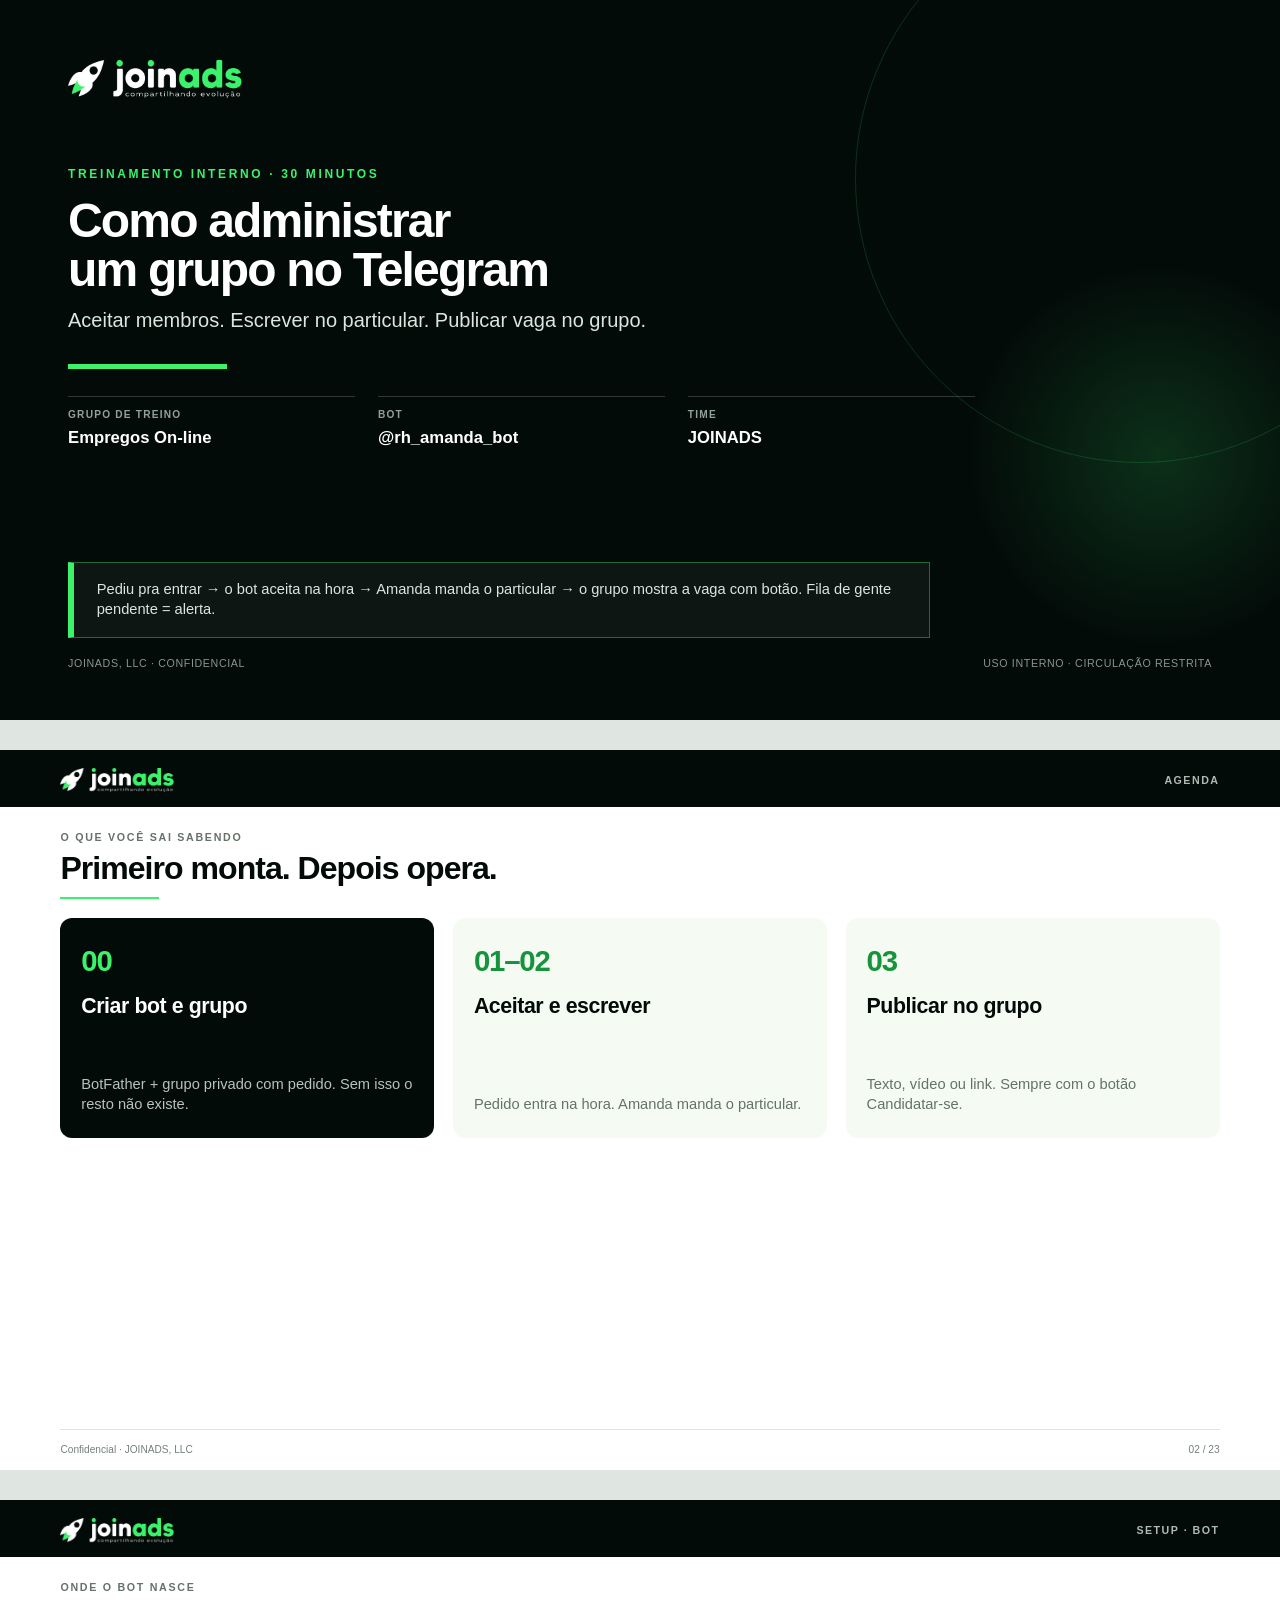
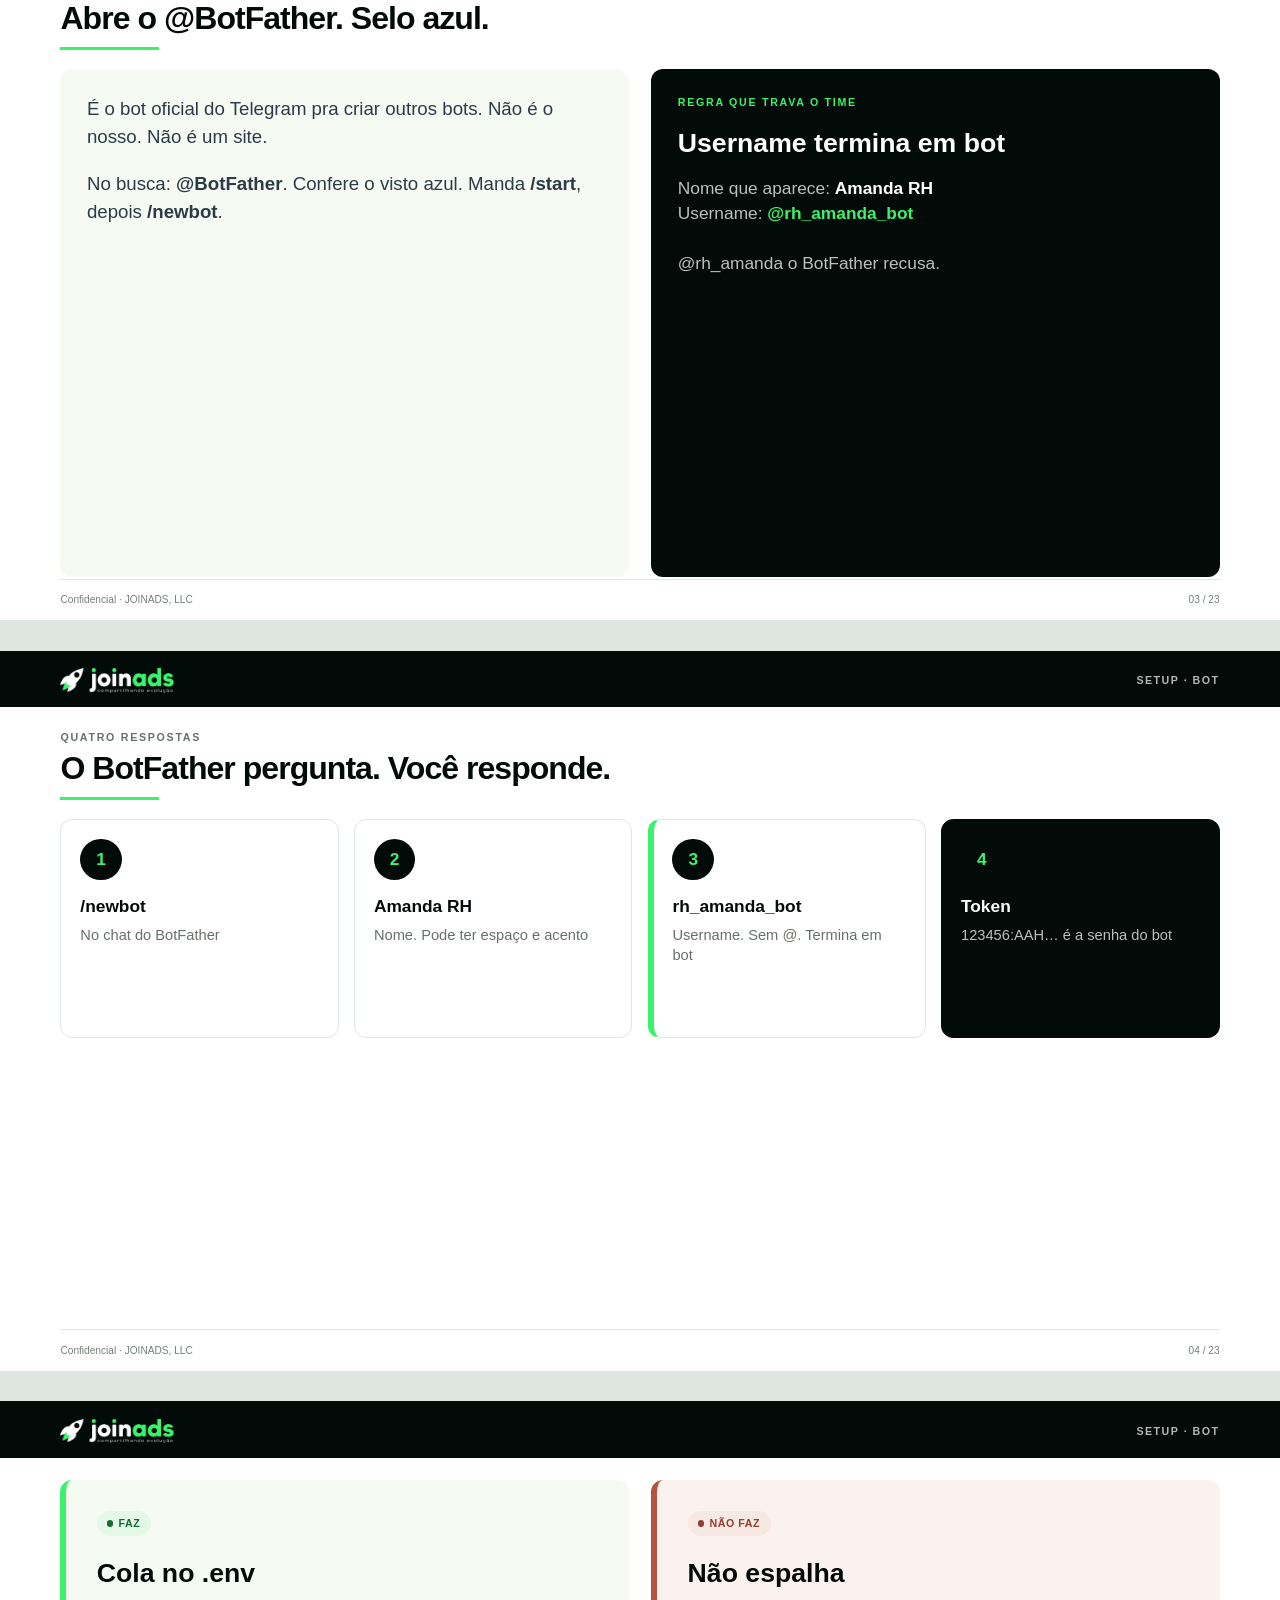
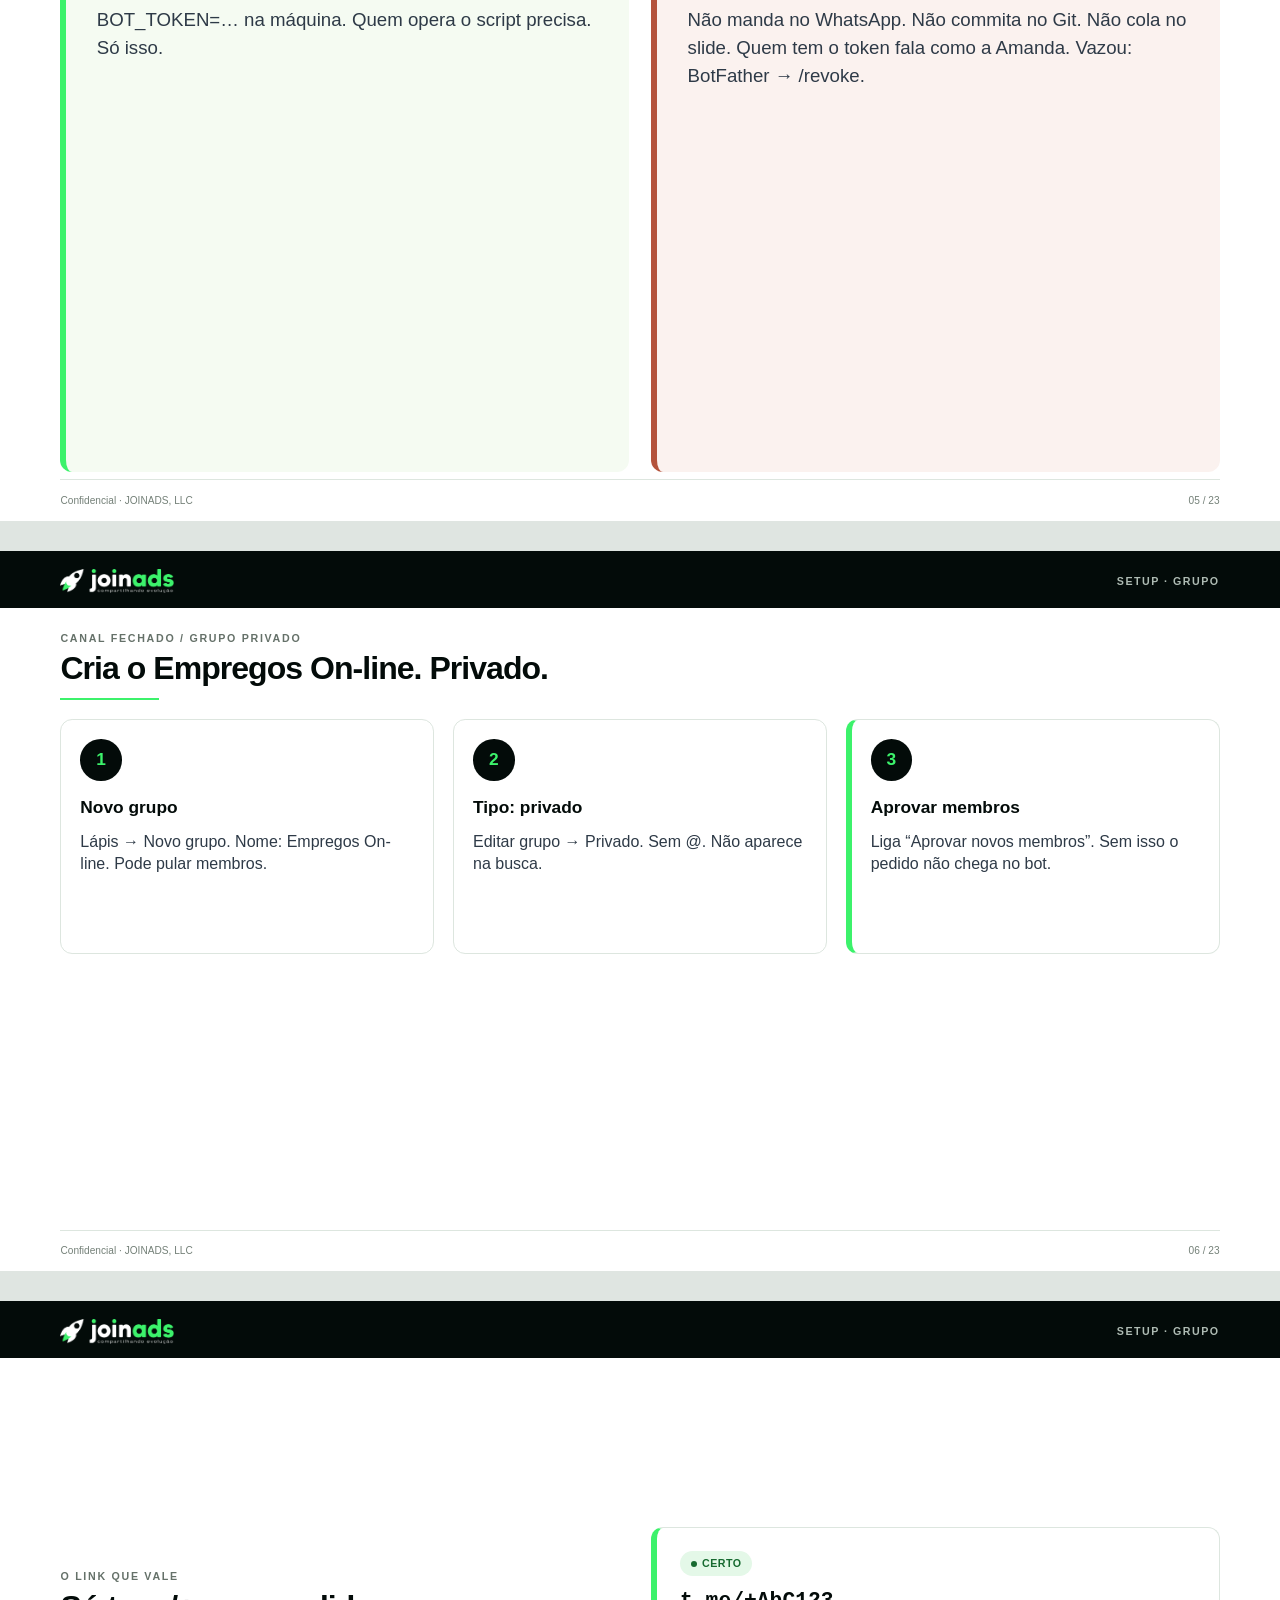
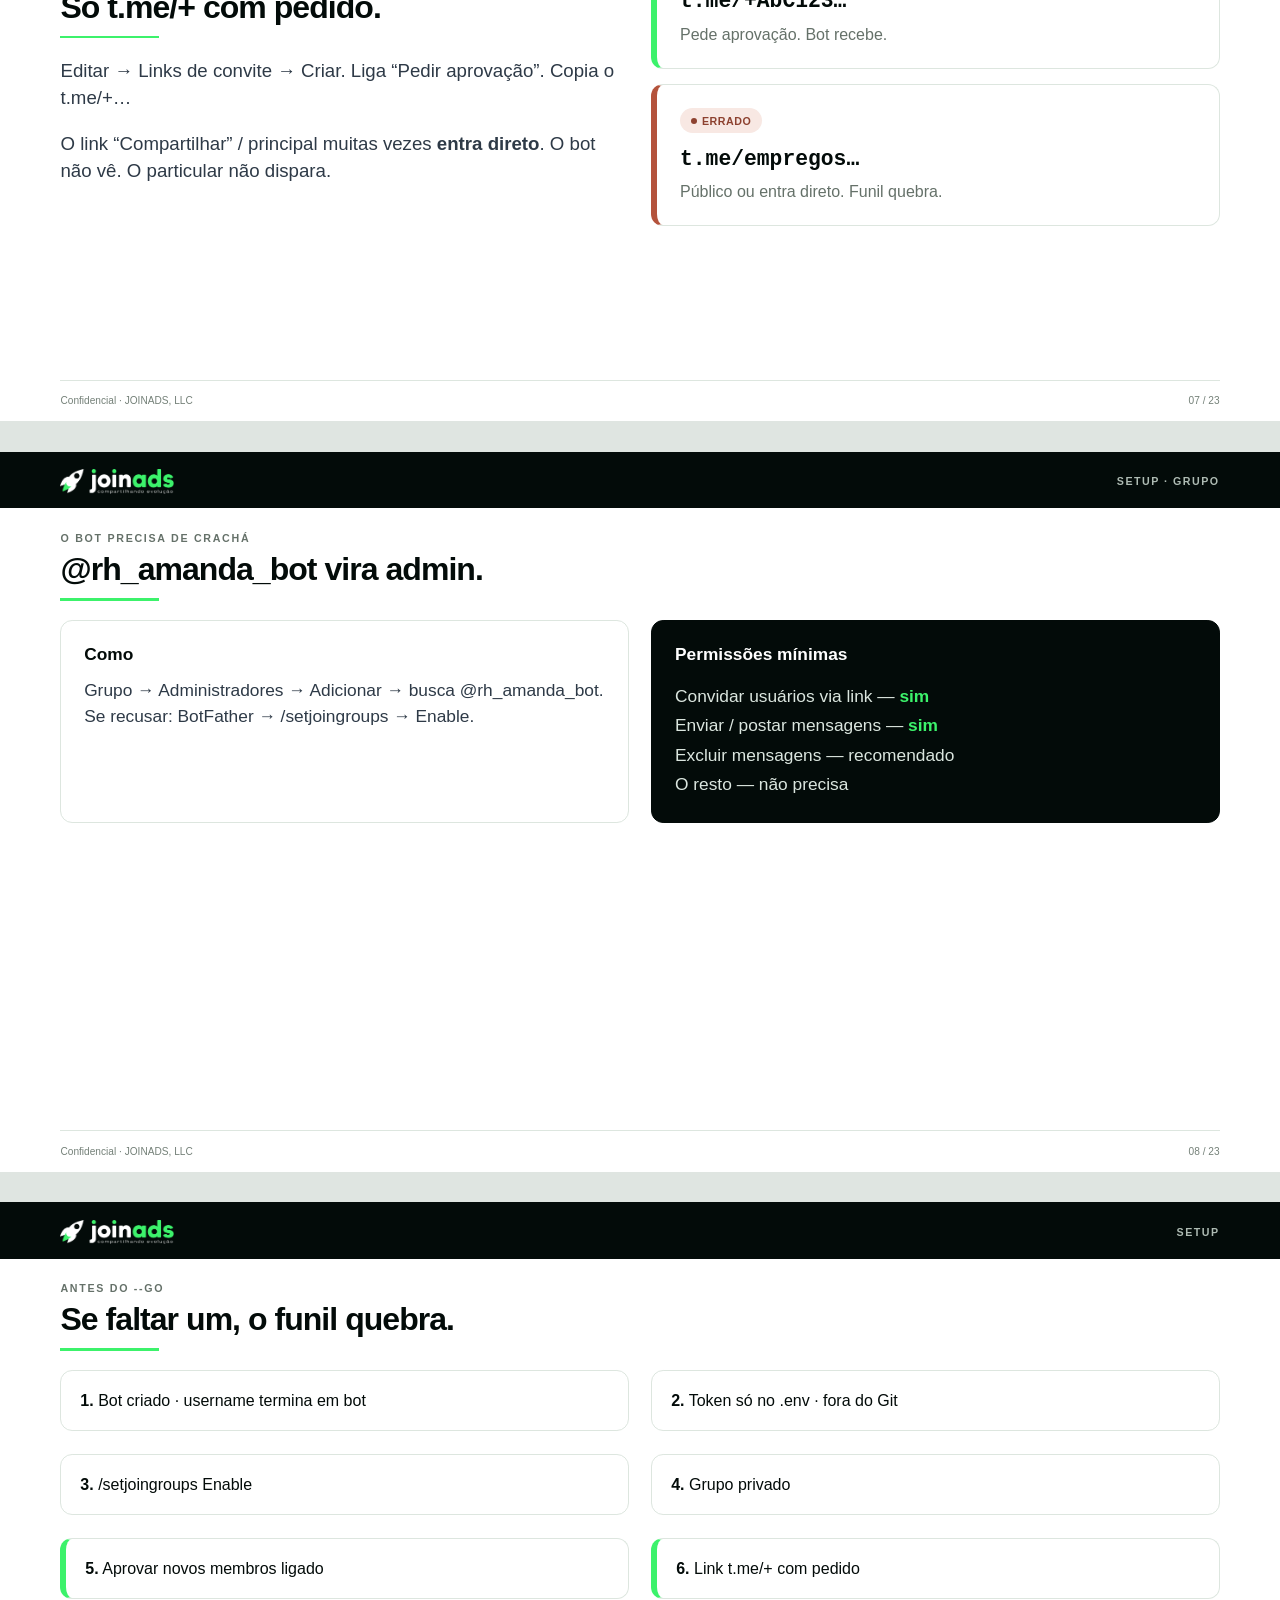
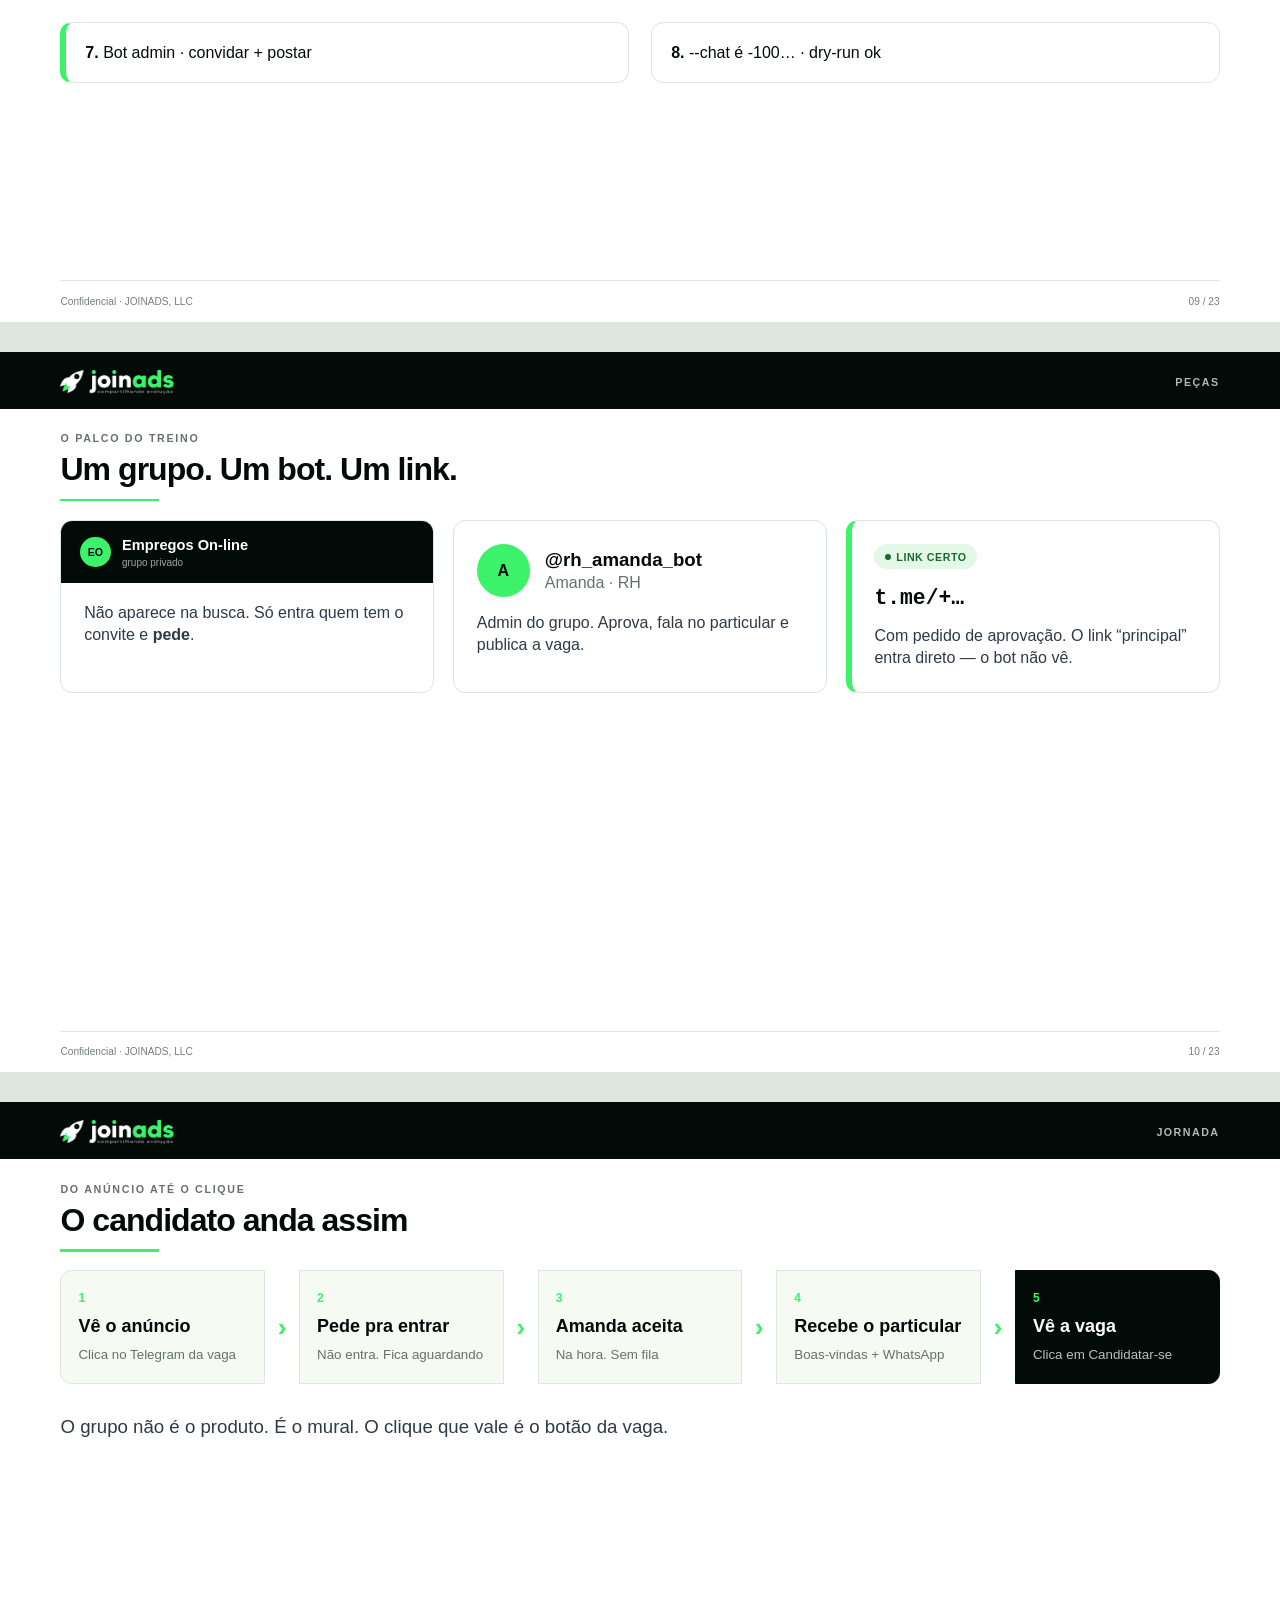
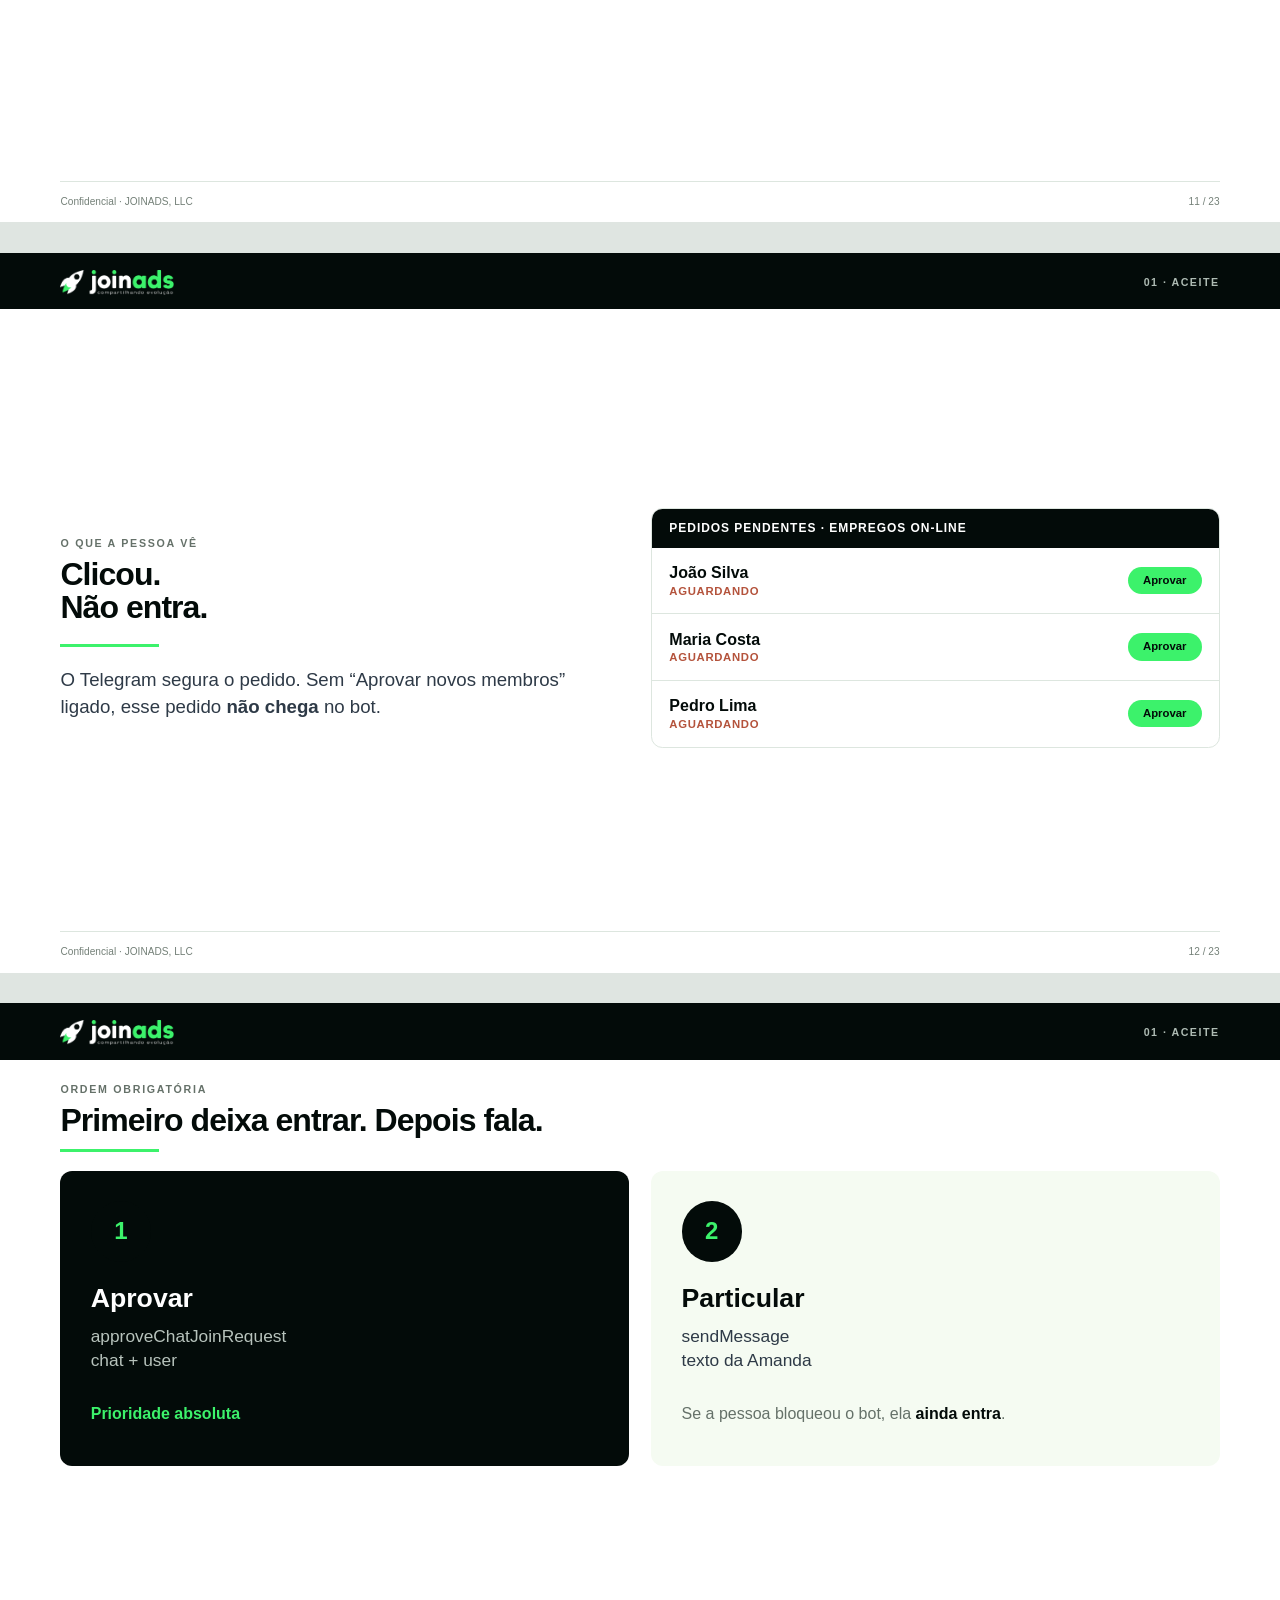
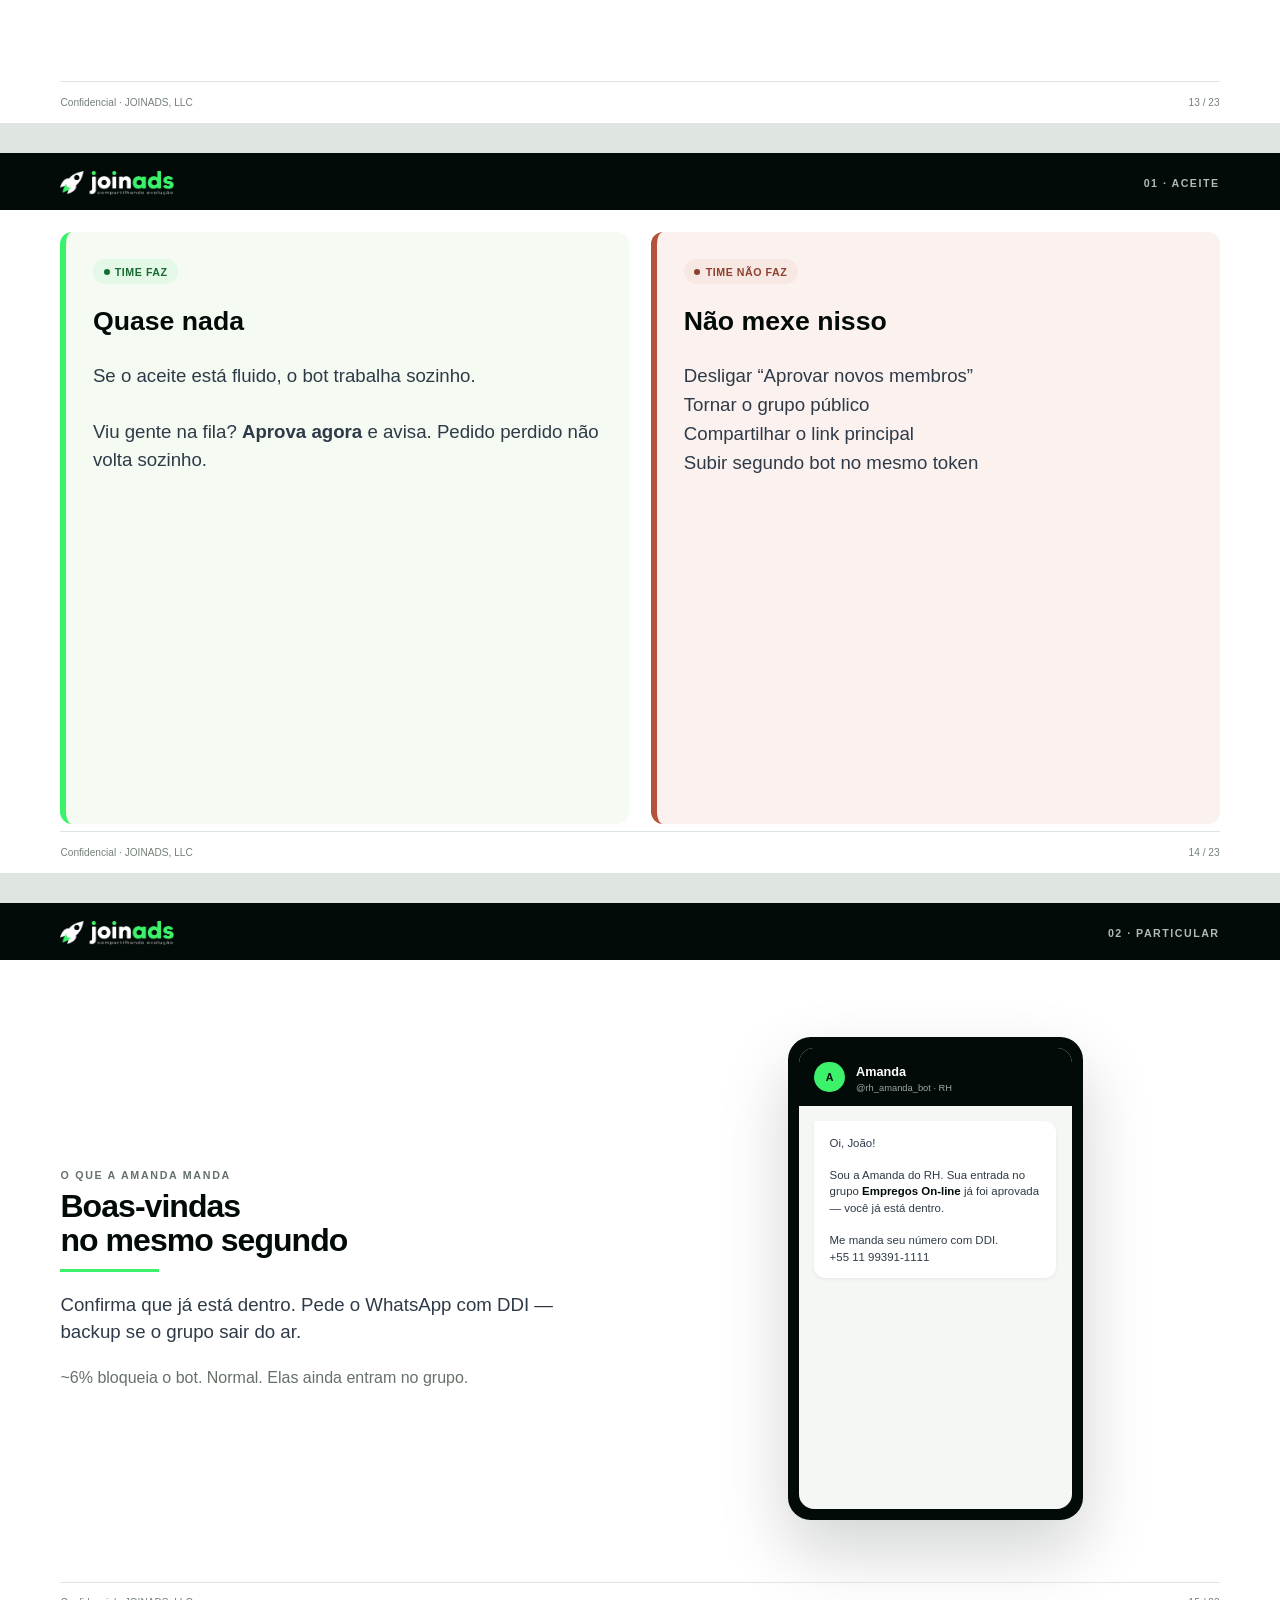
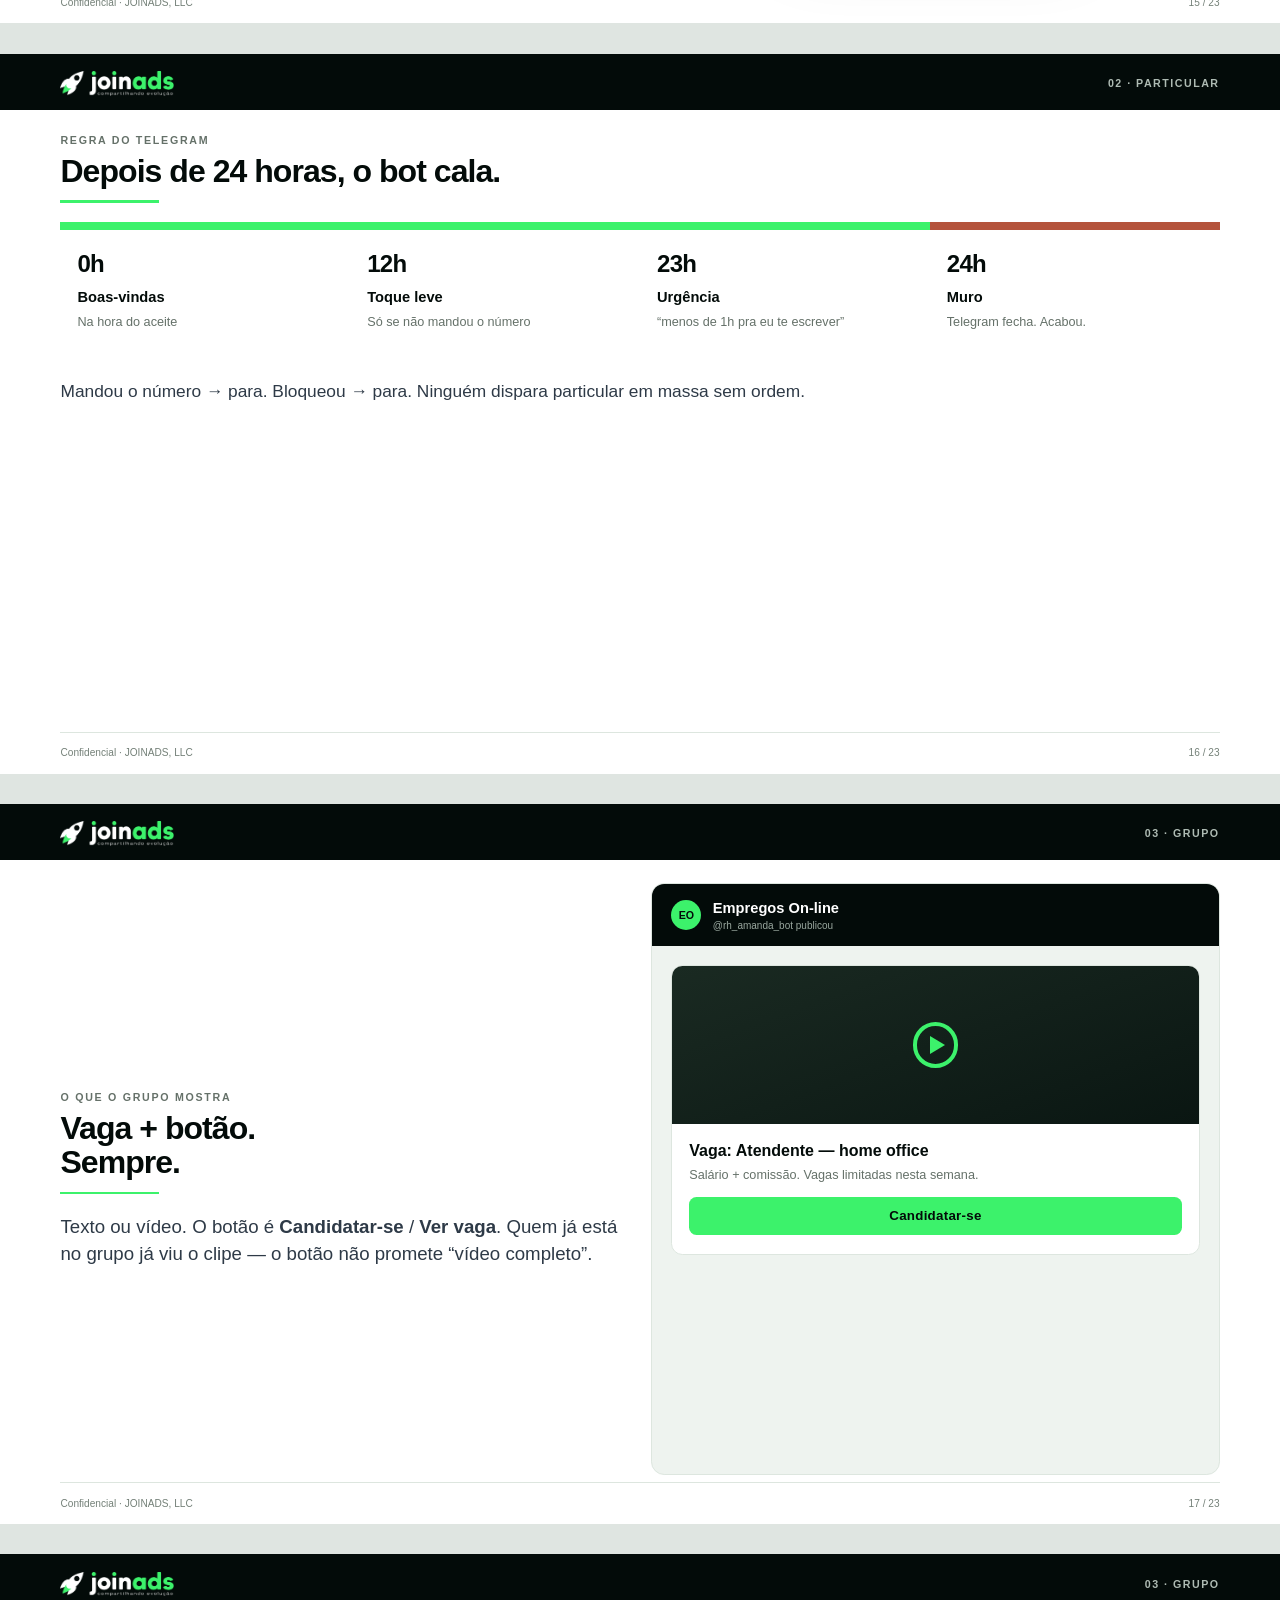
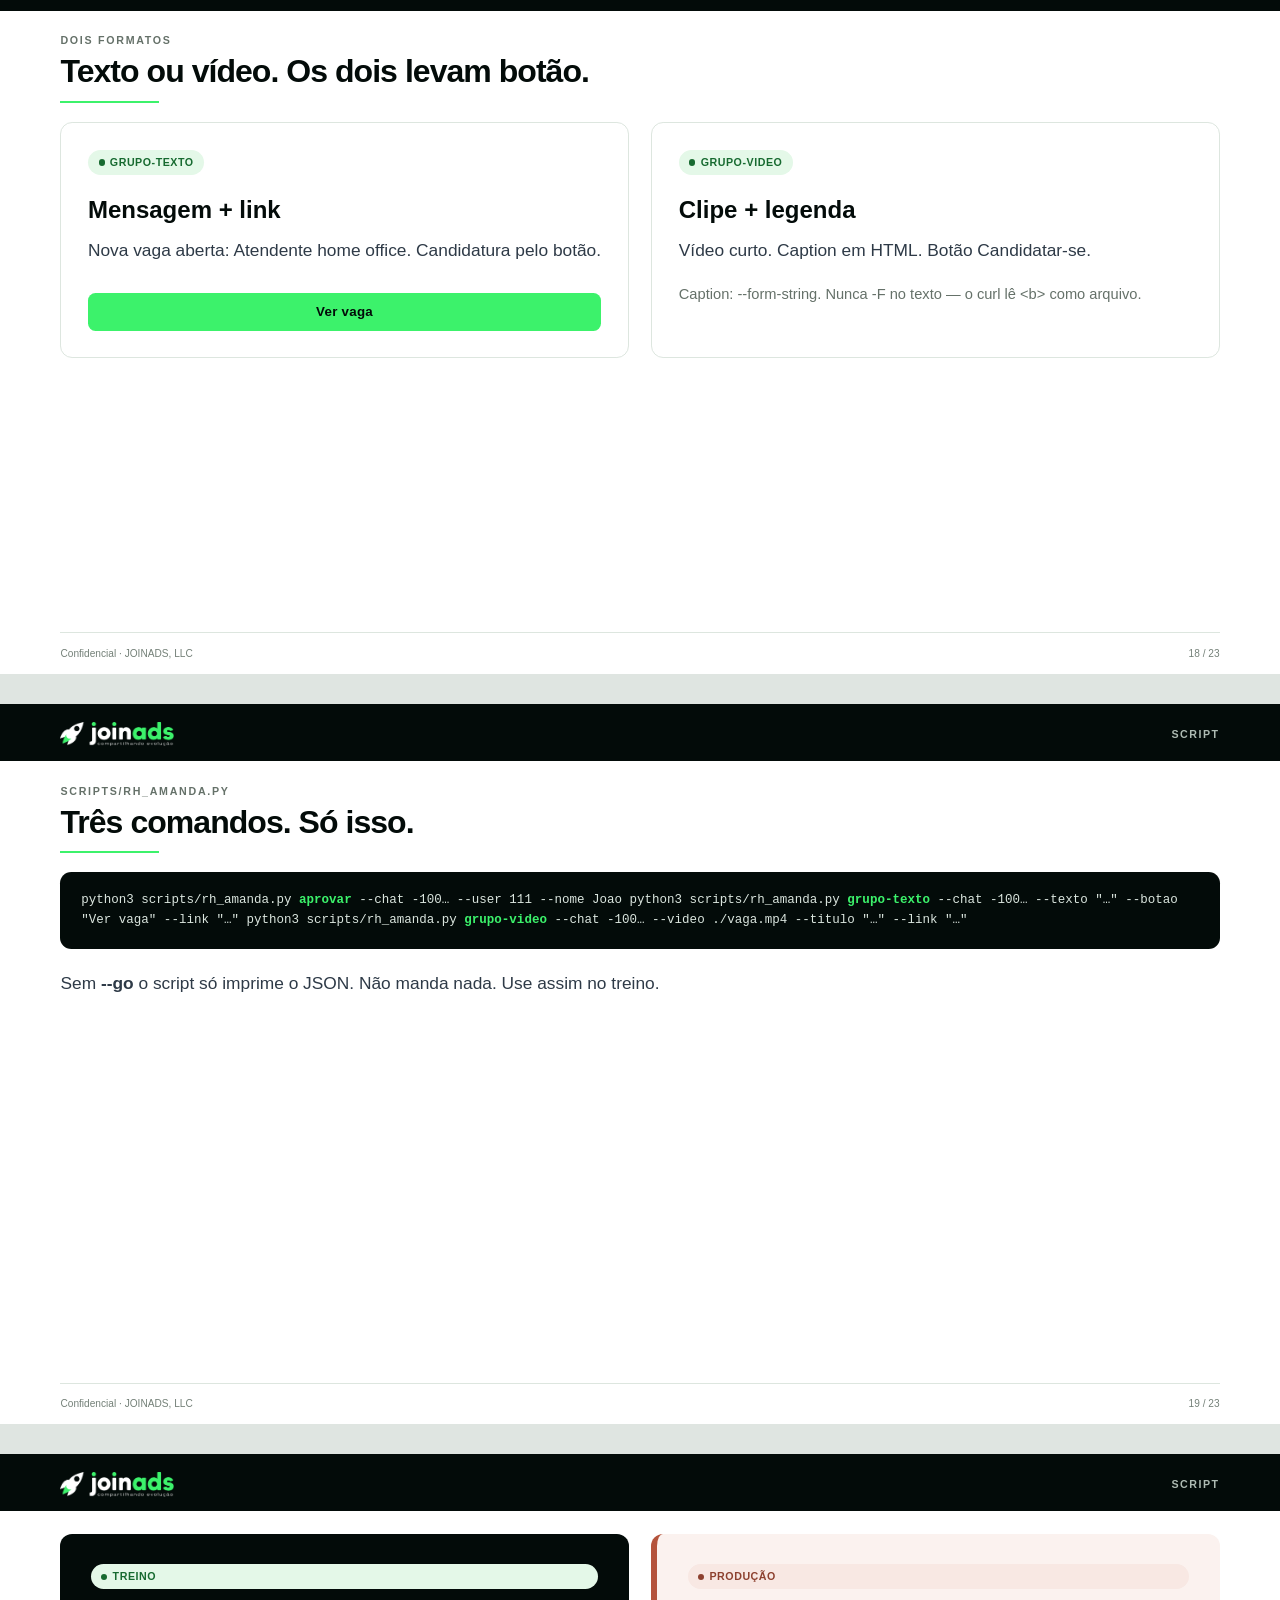
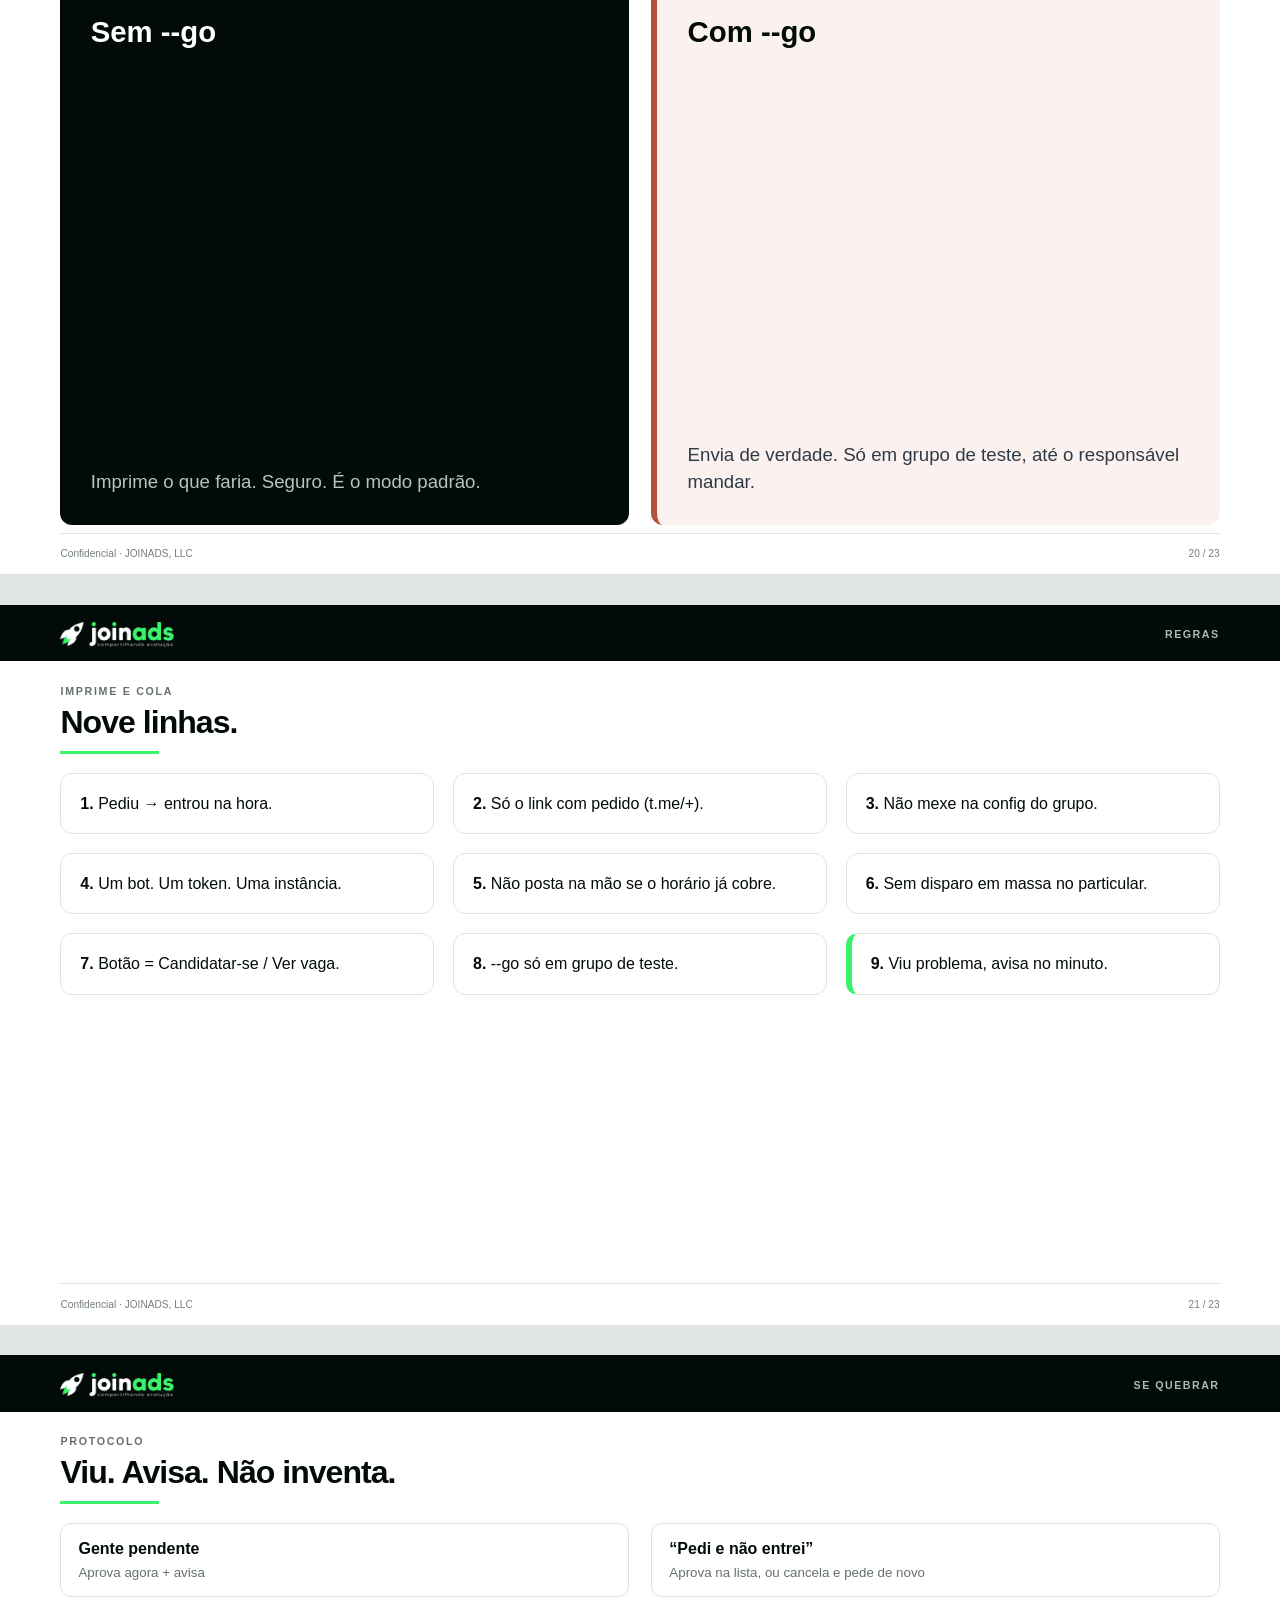
==== commit 82da18d5: "docs: BotFather + grupo fechado no manual e nos slides Username do treino é @rh_amanda_bot (Telegram" ====
--- a/apresentacao/slides.html
+++ b/apresentacao/slides.html
@@ -143,7 +143,7 @@
     <div class="cover-rule"></div>
     <div class="cover-meta">
       <div class="m"><span class="label">Grupo de treino</span><strong>Empregos On-line</strong></div>
-      <div class="m"><span class="label">Bot</span><strong>@rh_amanda</strong></div>
+      <div class="m"><span class="label">Bot</span><strong>@rh_amanda_bot</strong></div>
       <div class="m"><span class="label">Time</span><strong>JOINADS</strong></div>
     </div>
     <div class="cover-disclaimer">Pediu pra entrar → o bot aceita na hora → Amanda manda o particular → o grupo mostra a vaga com botão. Fila de gente pendente = alerta.</div>
@@ -156,18 +156,18 @@
   <div class="header"><img src="joinads-logo.png" alt="JOINADS"><span class="section">Agenda</span></div>
   <div class="content">
     <div class="kicker">O que você sai sabendo</div>
-    <h2>Três gestos. Nesta ordem.</h2>
+    <h2>Primeiro monta. Depois opera.</h2>
     <div class="rule"></div>
     <div class="g3">
       <div class="tile dark">
-        <span class="idx">01</span>
-        <h3>Aceitar</h3>
-        <p>A pessoa pede. O bot deixa entrar. Ninguém espera na fila.</p>
+        <span class="idx">00</span>
+        <h3>Criar bot e grupo</h3>
+        <p>BotFather + grupo privado com pedido. Sem isso o resto não existe.</p>
       </div>
       <div class="tile soft">
-        <span class="idx" style="color:#15943b">02</span>
-        <h3>Escrever no particular</h3>
-        <p>Amanda confirma a entrada e pede o WhatsApp com DDI.</p>
+        <span class="idx" style="color:#15943b">01–02</span>
+        <h3>Aceitar e escrever</h3>
+        <p>Pedido entra na hora. Amanda manda o particular.</p>
       </div>
       <div class="tile soft">
         <span class="idx" style="color:#15943b">03</span>
@@ -176,10 +176,148 @@
       </div>
     </div>
   </div>
-  <div class="footer"><span>Confidencial · JOINADS, LLC</span><span>02 / 16</span></div>
-</section>
-
-<!-- 03 -->
+  <div class="footer"><span>Confidencial · JOINADS, LLC</span><span>02 / 23</span></div>
+</section>
+
+<!-- 03 BotFather -->
+<section class="page">
+  <div class="header"><img src="joinads-logo.png" alt="JOINADS"><span class="section">Setup · Bot</span></div>
+  <div class="content">
+    <div class="kicker">Onde o bot nasce</div>
+    <h2>Abre o @BotFather. Selo azul.</h2>
+    <div class="rule"></div>
+    <div class="g2" style="height:calc(100% - 22mm)">
+      <div class="soft" style="border-radius:3.2mm;padding:7mm">
+        <p class="slate" style="font-size:14pt;line-height:1.5">É o bot oficial do Telegram pra criar outros bots. Não é o nosso. Não é um site.</p>
+        <p class="slate" style="margin-top:5mm;font-size:14pt;line-height:1.5">No busca: <strong>@BotFather</strong>. Confere o visto azul. Manda <strong>/start</strong>, depois <strong>/newbot</strong>.</p>
+      </div>
+      <div class="dark" style="border-radius:3.2mm;padding:7mm">
+        <div class="kicker" style="color:#3CF26B">Regra que trava o time</div>
+        <h3 style="margin-top:4mm;font-size:20pt;color:#fff">Username termina em bot</h3>
+        <p style="color:#b7c3bc;margin-top:4mm;font-size:13pt;line-height:1.45">Nome que aparece: <strong style="color:#fff">Amanda RH</strong><br>Username: <strong style="color:#3CF26B">@rh_amanda_bot</strong><br><br>@rh_amanda o BotFather recusa.</p>
+      </div>
+    </div>
+  </div>
+  <div class="footer"><span>Confidencial · JOINADS, LLC</span><span>03 / 23</span></div>
+</section>
+
+<!-- 04 /newbot -->
+<section class="page">
+  <div class="header"><img src="joinads-logo.png" alt="JOINADS"><span class="section">Setup · Bot</span></div>
+  <div class="content">
+    <div class="kicker">Quatro respostas</div>
+    <h2>O BotFather pergunta. Você responde.</h2>
+    <div class="rule"></div>
+    <div class="g4">
+      <div class="card" style="min-height:58mm"><span class="n">1</span><h3 style="margin-top:4mm">/newbot</h3><p class="muted" style="margin-top:2mm;font-size:11pt">No chat do BotFather</p></div>
+      <div class="card" style="min-height:58mm"><span class="n">2</span><h3 style="margin-top:4mm">Amanda RH</h3><p class="muted" style="margin-top:2mm;font-size:11pt">Nome. Pode ter espaço e acento</p></div>
+      <div class="card go" style="min-height:58mm"><span class="n">3</span><h3 style="margin-top:4mm">rh_amanda_bot</h3><p class="muted" style="margin-top:2mm;font-size:11pt">Username. Sem @. Termina em bot</p></div>
+      <div class="card dark" style="min-height:58mm"><span class="n">4</span><h3 style="margin-top:4mm;color:#fff">Token</h3><p style="margin-top:2mm;font-size:11pt;color:#b7c3bc">123456:AAH… é a senha do bot</p></div>
+    </div>
+  </div>
+  <div class="footer"><span>Confidencial · JOINADS, LLC</span><span>04 / 23</span></div>
+</section>
+
+<!-- 05 token -->
+<section class="page">
+  <div class="header"><img src="joinads-logo.png" alt="JOINADS"><span class="section">Setup · Bot</span></div>
+  <div class="content">
+    <div class="g2" style="height:100%">
+      <div class="go" style="border-radius:3.2mm;padding:8mm;background:var(--pale)">
+        <span class="chip ok">faz</span>
+        <h3 style="margin:5mm 0 4mm;font-size:20pt">Cola no .env</h3>
+        <p class="slate" style="font-size:14pt;line-height:1.5">BOT_TOKEN=… na máquina. Quem opera o script precisa. Só isso.</p>
+      </div>
+      <div class="alert" style="border-radius:3.2mm;padding:8mm;background:#fbf2ef">
+        <span class="chip no">não faz</span>
+        <h3 style="margin:5mm 0 4mm;font-size:20pt">Não espalha</h3>
+        <p class="slate" style="font-size:14pt;line-height:1.5">Não manda no WhatsApp. Não commita no Git. Não cola no slide. Quem tem o token fala como a Amanda. Vazou: BotFather → /revoke.</p>
+      </div>
+    </div>
+  </div>
+  <div class="footer"><span>Confidencial · JOINADS, LLC</span><span>05 / 23</span></div>
+</section>
+
+<!-- 06 grupo -->
+<section class="page">
+  <div class="header"><img src="joinads-logo.png" alt="JOINADS"><span class="section">Setup · Grupo</span></div>
+  <div class="content">
+    <div class="kicker">Canal fechado / grupo privado</div>
+    <h2>Cria o Empregos On-line. Privado.</h2>
+    <div class="rule"></div>
+    <div class="g3">
+      <div class="card" style="min-height:62mm"><span class="n">1</span><h3 style="margin-top:4mm">Novo grupo</h3><p class="slate" style="margin-top:3mm;font-size:12pt;line-height:1.4">Lápis → Novo grupo. Nome: Empregos On-line. Pode pular membros.</p></div>
+      <div class="card" style="min-height:62mm"><span class="n">2</span><h3 style="margin-top:4mm">Tipo: privado</h3><p class="slate" style="margin-top:3mm;font-size:12pt;line-height:1.4">Editar grupo → Privado. Sem @. Não aparece na busca.</p></div>
+      <div class="card go" style="min-height:62mm"><span class="n">3</span><h3 style="margin-top:4mm">Aprovar membros</h3><p class="slate" style="margin-top:3mm;font-size:12pt;line-height:1.4">Liga “Aprovar novos membros”. Sem isso o pedido não chega no bot.</p></div>
+    </div>
+  </div>
+  <div class="footer"><span>Confidencial · JOINADS, LLC</span><span>06 / 23</span></div>
+</section>
+
+<!-- 07 link -->
+<section class="page">
+  <div class="header"><img src="joinads-logo.png" alt="JOINADS"><span class="section">Setup · Grupo</span></div>
+  <div class="content">
+    <div class="g2" style="height:100%;align-items:center">
+      <div>
+        <div class="kicker">O link que vale</div>
+        <h2>Só t.me/+ com pedido.</h2>
+        <div class="rule"></div>
+        <p class="slate" style="font-size:14pt;line-height:1.45">Editar → Links de convite → Criar. Liga “Pedir aprovação”. Copia o t.me/+…</p>
+        <p class="slate" style="margin-top:5mm;font-size:14pt;line-height:1.45">O link “Compartilhar” / principal muitas vezes <strong>entra direto</strong>. O bot não vê. O particular não dispara.</p>
+      </div>
+      <div>
+        <div class="card go" style="padding:6mm;margin-bottom:4mm"><div class="chip ok">certo</div><h3 style="margin-top:3mm;font-family:'Courier New',monospace;font-size:16pt">t.me/+AbC123…</h3><p class="muted" style="margin-top:2mm">Pede aprovação. Bot recebe.</p></div>
+        <div class="card alert" style="padding:6mm"><div class="chip no">errado</div><h3 style="margin-top:3mm;font-family:'Courier New',monospace;font-size:16pt">t.me/empregos…</h3><p class="muted" style="margin-top:2mm">Público ou entra direto. Funil quebra.</p></div>
+      </div>
+    </div>
+  </div>
+  <div class="footer"><span>Confidencial · JOINADS, LLC</span><span>07 / 23</span></div>
+</section>
+
+<!-- 08 admin -->
+<section class="page">
+  <div class="header"><img src="joinads-logo.png" alt="JOINADS"><span class="section">Setup · Grupo</span></div>
+  <div class="content">
+    <div class="kicker">O bot precisa de crachá</div>
+    <h2>@rh_amanda_bot vira admin.</h2>
+    <div class="rule"></div>
+    <div class="g2">
+      <div class="card" style="padding:6mm">
+        <h3>Como</h3>
+        <p class="slate" style="margin-top:3mm;font-size:13pt;line-height:1.5">Grupo → Administradores → Adicionar → busca @rh_amanda_bot. Se recusar: BotFather → /setjoingroups → Enable.</p>
+      </div>
+      <div class="card dark" style="padding:6mm">
+        <h3 style="color:#fff">Permissões mínimas</h3>
+        <p style="color:#dbe6df;margin-top:4mm;font-size:13pt;line-height:1.7">Convidar usuários via link — <strong style="color:#3CF26B">sim</strong><br>Enviar / postar mensagens — <strong style="color:#3CF26B">sim</strong><br>Excluir mensagens — recomendado<br>O resto — não precisa</p>
+      </div>
+    </div>
+  </div>
+  <div class="footer"><span>Confidencial · JOINADS, LLC</span><span>08 / 23</span></div>
+</section>
+
+<!-- 09 checklist -->
+<section class="page">
+  <div class="header"><img src="joinads-logo.png" alt="JOINADS"><span class="section">Setup</span></div>
+  <div class="content">
+    <div class="kicker">Antes do --go</div>
+    <h2>Se faltar um, o funil quebra.</h2>
+    <div class="rule"></div>
+    <div class="g2">
+      <div class="card"><strong>1.</strong> Bot criado · username termina em bot</div>
+      <div class="card"><strong>2.</strong> Token só no .env · fora do Git</div>
+      <div class="card"><strong>3.</strong> /setjoingroups Enable</div>
+      <div class="card"><strong>4.</strong> Grupo privado</div>
+      <div class="card go"><strong>5.</strong> Aprovar novos membros ligado</div>
+      <div class="card go"><strong>6.</strong> Link t.me/+ com pedido</div>
+      <div class="card go"><strong>7.</strong> Bot admin · convidar + postar</div>
+      <div class="card"><strong>8.</strong> --chat é -100… · dry-run ok</div>
+    </div>
+  </div>
+  <div class="footer"><span>Confidencial · JOINADS, LLC</span><span>09 / 23</span></div>
+</section>
+
+<!-- 10 -->
 <section class="page">
   <div class="header"><img src="joinads-logo.png" alt="JOINADS"><span class="section">Peças</span></div>
   <div class="content">
@@ -197,7 +335,7 @@
       <div class="card" style="padding:6mm">
         <div style="display:flex;align-items:center;gap:4mm;margin-bottom:4mm">
           <div class="ava" style="width:14mm;height:14mm;font-size:12pt">A</div>
-          <div><strong style="font-size:14pt">@rh_amanda</strong><br><span class="muted">Amanda · RH</span></div>
+          <div><strong style="font-size:14pt">@rh_amanda_bot</strong><br><span class="muted">Amanda · RH</span></div>
         </div>
         <p class="slate" style="font-size:12pt;line-height:1.4">Admin do grupo. Aprova, fala no particular e publica a vaga.</p>
       </div>
@@ -208,7 +346,7 @@
       </div>
     </div>
   </div>
-  <div class="footer"><span>Confidencial · JOINADS, LLC</span><span>03 / 16</span></div>
+  <div class="footer"><span>Confidencial · JOINADS, LLC</span><span>10 / 23</span></div>
 </section>
 
 <!-- 04 -->
@@ -231,7 +369,7 @@
     </div>
     <p style="margin-top:8mm;font-size:14pt;color:var(--slate)">O grupo não é o produto. É o mural. O clique que vale é o botão da vaga.</p>
   </div>
-  <div class="footer"><span>Confidencial · JOINADS, LLC</span><span>04 / 16</span></div>
+  <div class="footer"><span>Confidencial · JOINADS, LLC</span><span>11 / 23</span></div>
 </section>
 
 <!-- 05 -->
@@ -255,7 +393,7 @@
       </div>
     </div>
   </div>
-  <div class="footer"><span>Confidencial · JOINADS, LLC</span><span>05 / 16</span></div>
+  <div class="footer"><span>Confidencial · JOINADS, LLC</span><span>12 / 23</span></div>
 </section>
 
 <!-- 06 -->
@@ -280,7 +418,7 @@
       </div>
     </div>
   </div>
-  <div class="footer"><span>Confidencial · JOINADS, LLC</span><span>06 / 16</span></div>
+  <div class="footer"><span>Confidencial · JOINADS, LLC</span><span>13 / 23</span></div>
 </section>
 
 <!-- 07 -->
@@ -300,7 +438,7 @@
       </div>
     </div>
   </div>
-  <div class="footer"><span>Confidencial · JOINADS, LLC</span><span>07 / 16</span></div>
+  <div class="footer"><span>Confidencial · JOINADS, LLC</span><span>14 / 23</span></div>
 </section>
 
 <!-- 08 -->
@@ -320,7 +458,7 @@
           <div class="phone-screen">
             <div class="phone-bar">
               <div class="ava">A</div>
-              <div><span class="who">Amanda</span><span class="sub">@rh_amanda · RH</span></div>
+              <div><span class="who">Amanda</span><span class="sub">@rh_amanda_bot · RH</span></div>
             </div>
             <div class="bubble">
               Oi, João!<br><br>
@@ -333,7 +471,7 @@
       </div>
     </div>
   </div>
-  <div class="footer"><span>Confidencial · JOINADS, LLC</span><span>08 / 16</span></div>
+  <div class="footer"><span>Confidencial · JOINADS, LLC</span><span>15 / 23</span></div>
 </section>
 
 <!-- 09 -->
@@ -351,7 +489,7 @@
     </div>
     <p class="slate" style="margin-top:8mm;font-size:13pt">Mandou o número → para. Bloqueou → para. Ninguém dispara particular em massa sem ordem.</p>
   </div>
-  <div class="footer"><span>Confidencial · JOINADS, LLC</span><span>09 / 16</span></div>
+  <div class="footer"><span>Confidencial · JOINADS, LLC</span><span>16 / 23</span></div>
 </section>
 
 <!-- 10 -->
@@ -368,7 +506,7 @@
       <div class="tg">
         <div class="tg-head">
           <div class="ava">EO</div>
-          <div><span class="who">Empregos On-line</span><span class="sub">@rh_amanda publicou</span></div>
+          <div><span class="who">Empregos On-line</span><span class="sub">@rh_amanda_bot publicou</span></div>
         </div>
         <div class="tg-body">
           <div class="post">
@@ -383,7 +521,7 @@
       </div>
     </div>
   </div>
-  <div class="footer"><span>Confidencial · JOINADS, LLC</span><span>10 / 16</span></div>
+  <div class="footer"><span>Confidencial · JOINADS, LLC</span><span>17 / 23</span></div>
 </section>
 
 <!-- 11 -->
@@ -408,7 +546,7 @@
       </div>
     </div>
   </div>
-  <div class="footer"><span>Confidencial · JOINADS, LLC</span><span>11 / 16</span></div>
+  <div class="footer"><span>Confidencial · JOINADS, LLC</span><span>18 / 23</span></div>
 </section>
 
 <!-- 12 -->
@@ -423,7 +561,7 @@
 python3 scripts/rh_amanda.py <b>grupo-video</b>  --chat -100… --video ./vaga.mp4 --titulo "…" --link "…"</div>
     <p class="slate" style="margin-top:6mm;font-size:13pt">Sem <strong>--go</strong> o script só imprime o JSON. Não manda nada. Use assim no treino.</p>
   </div>
-  <div class="footer"><span>Confidencial · JOINADS, LLC</span><span>12 / 16</span></div>
+  <div class="footer"><span>Confidencial · JOINADS, LLC</span><span>19 / 23</span></div>
 </section>
 
 <!-- 13 -->
@@ -443,7 +581,7 @@
       </div>
     </div>
   </div>
-  <div class="footer"><span>Confidencial · JOINADS, LLC</span><span>13 / 16</span></div>
+  <div class="footer"><span>Confidencial · JOINADS, LLC</span><span>20 / 23</span></div>
 </section>
 
 <!-- 14 -->
@@ -465,7 +603,7 @@
       <div class="card go"><strong>9.</strong> Viu problema, avisa no minuto.</div>
     </div>
   </div>
-  <div class="footer"><span>Confidencial · JOINADS, LLC</span><span>14 / 16</span></div>
+  <div class="footer"><span>Confidencial · JOINADS, LLC</span><span>21 / 23</span></div>
 </section>
 
 <!-- 15 -->
@@ -482,7 +620,7 @@
       <div class="pend-row" style="border:.25mm solid var(--line);border-radius:3mm;margin-bottom:3.5mm"><div><div class="nm">Grupo mudo / post sem botão</div><div class="muted" style="font-size:10pt;margin-top:1mm">Avisa. Não posta nem cola link na mão</div></div></div>
     </div>
   </div>
-  <div class="footer"><span>Confidencial · JOINADS, LLC</span><span>15 / 16</span></div>
+  <div class="footer"><span>Confidencial · JOINADS, LLC</span><span>22 / 23</span></div>
 </section>
 
 <!-- 16 -->
@@ -494,11 +632,11 @@
       <img src="joinads-logo.png" alt="JOINADS">
       <div>
         <div class="line"><strong>JOINADS, LLC</strong></div>
-        <p>Treinamento interno · Administração de grupos Telegram<br>Empregos On-line · @rh_amanda · github.com/caionorder/telegram</p>
-      </div>
-    </div>
-  </div>
-  <div class="footer"><span>Confidencial · JOINADS, LLC</span><span>16 / 16</span></div>
+        <p>Treinamento interno · Administração de grupos Telegram<br>Empregos On-line · @rh_amanda_bot · github.com/caionorder/telegram</p>
+      </div>
+    </div>
+  </div>
+  <div class="footer"><span>Confidencial · JOINADS, LLC</span><span>23 / 23</span></div>
 </section>
 
 </body>
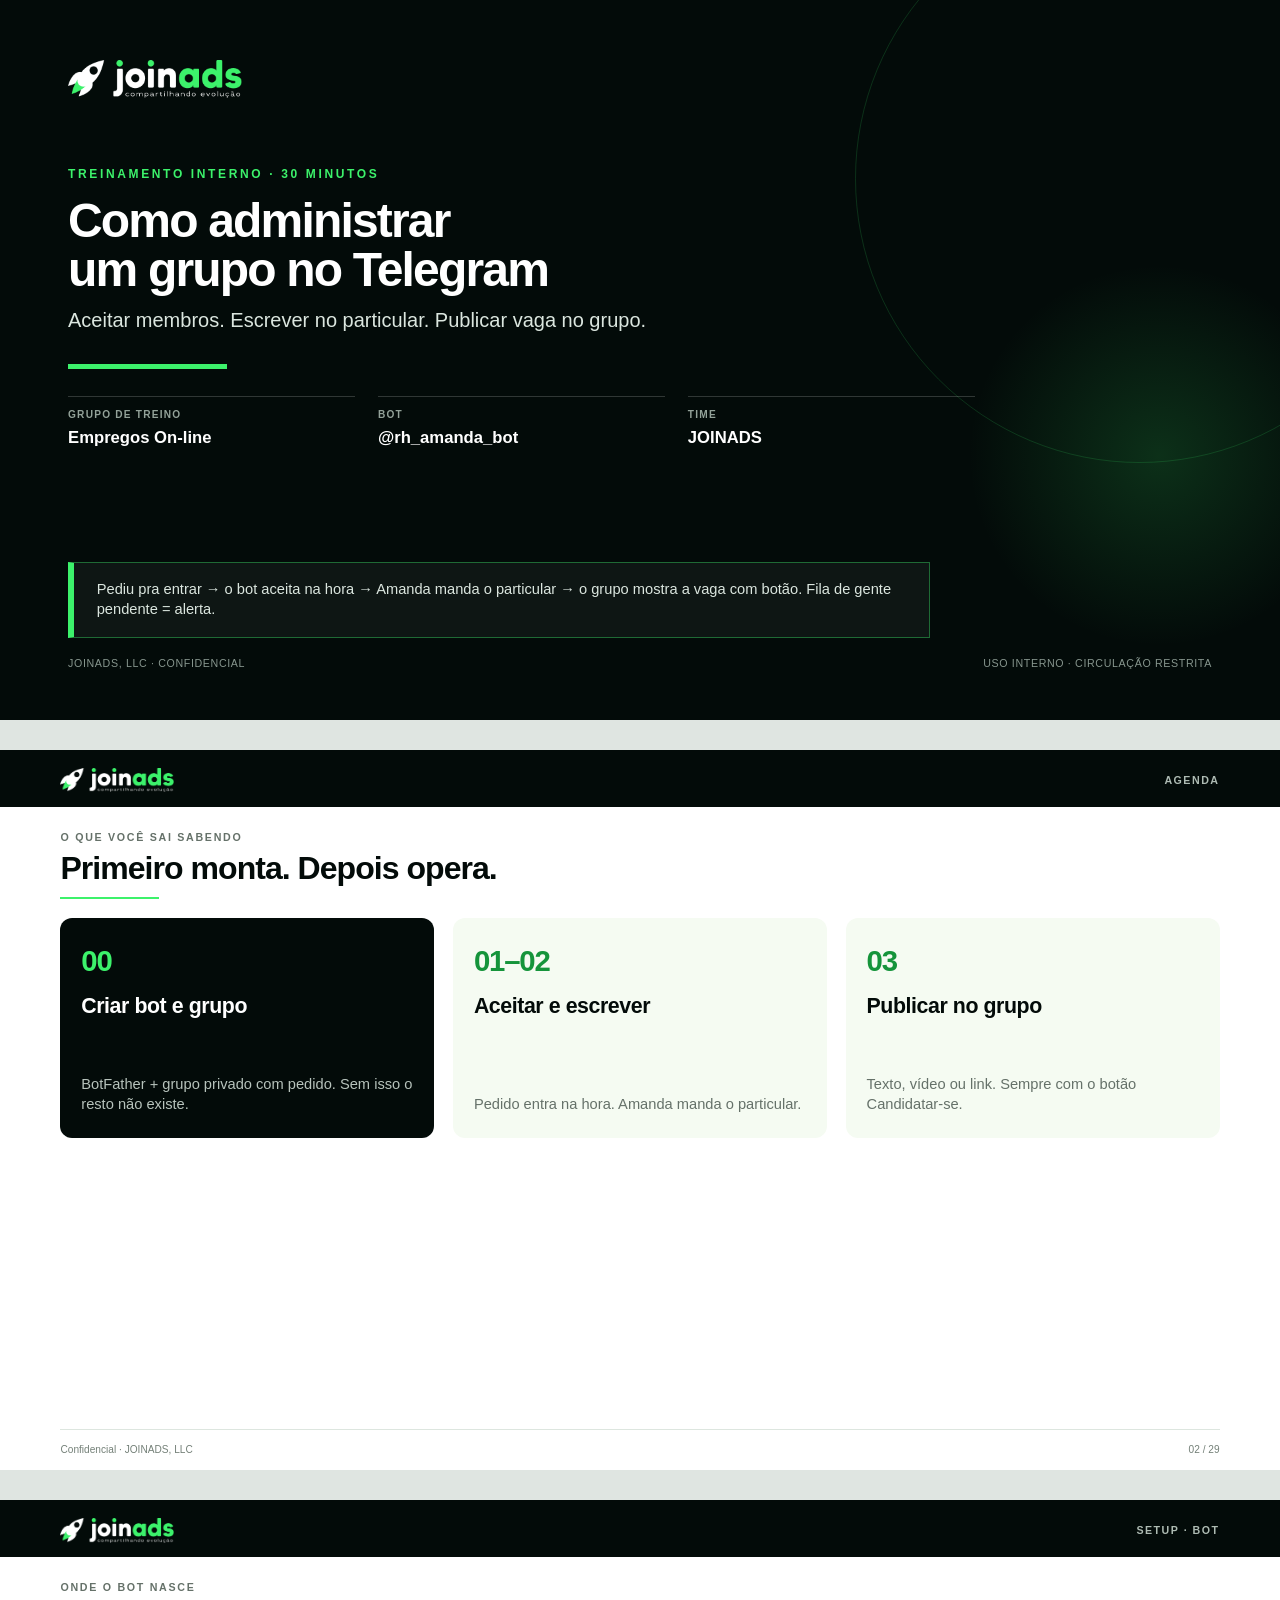
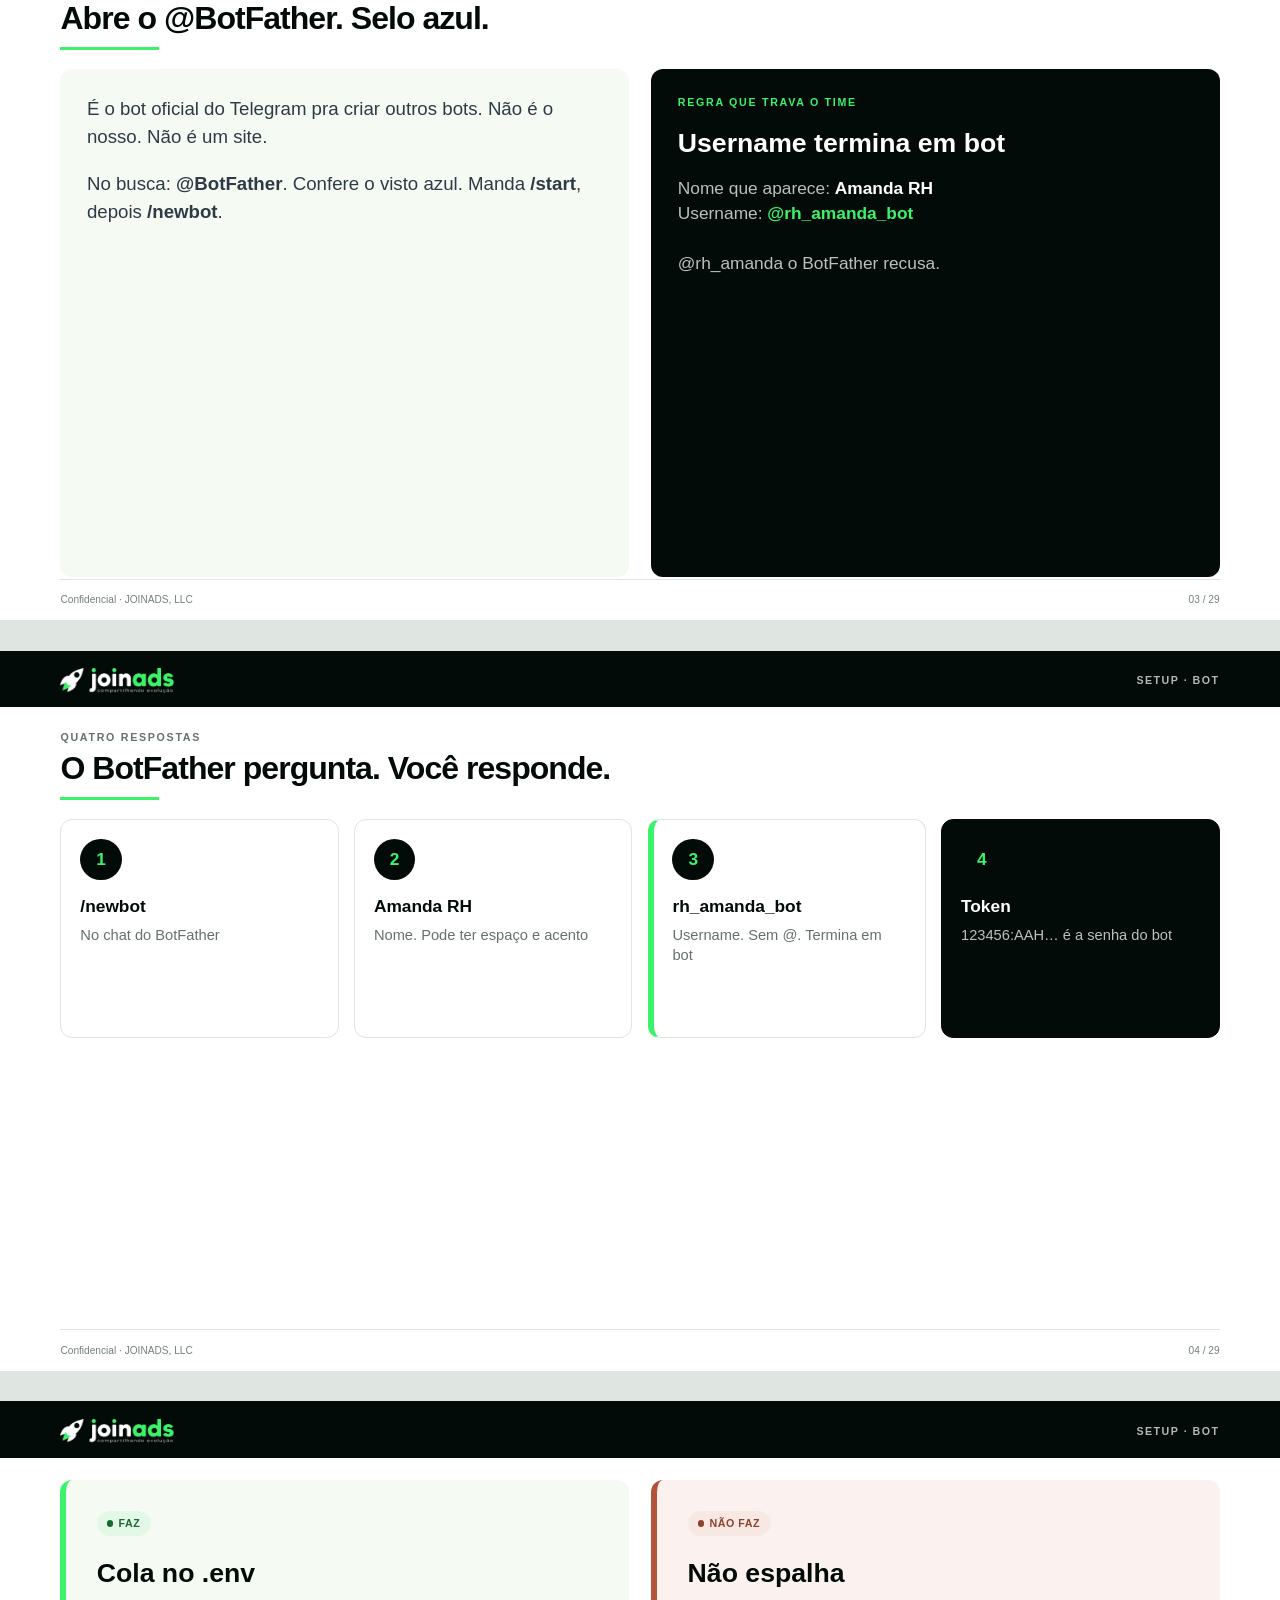
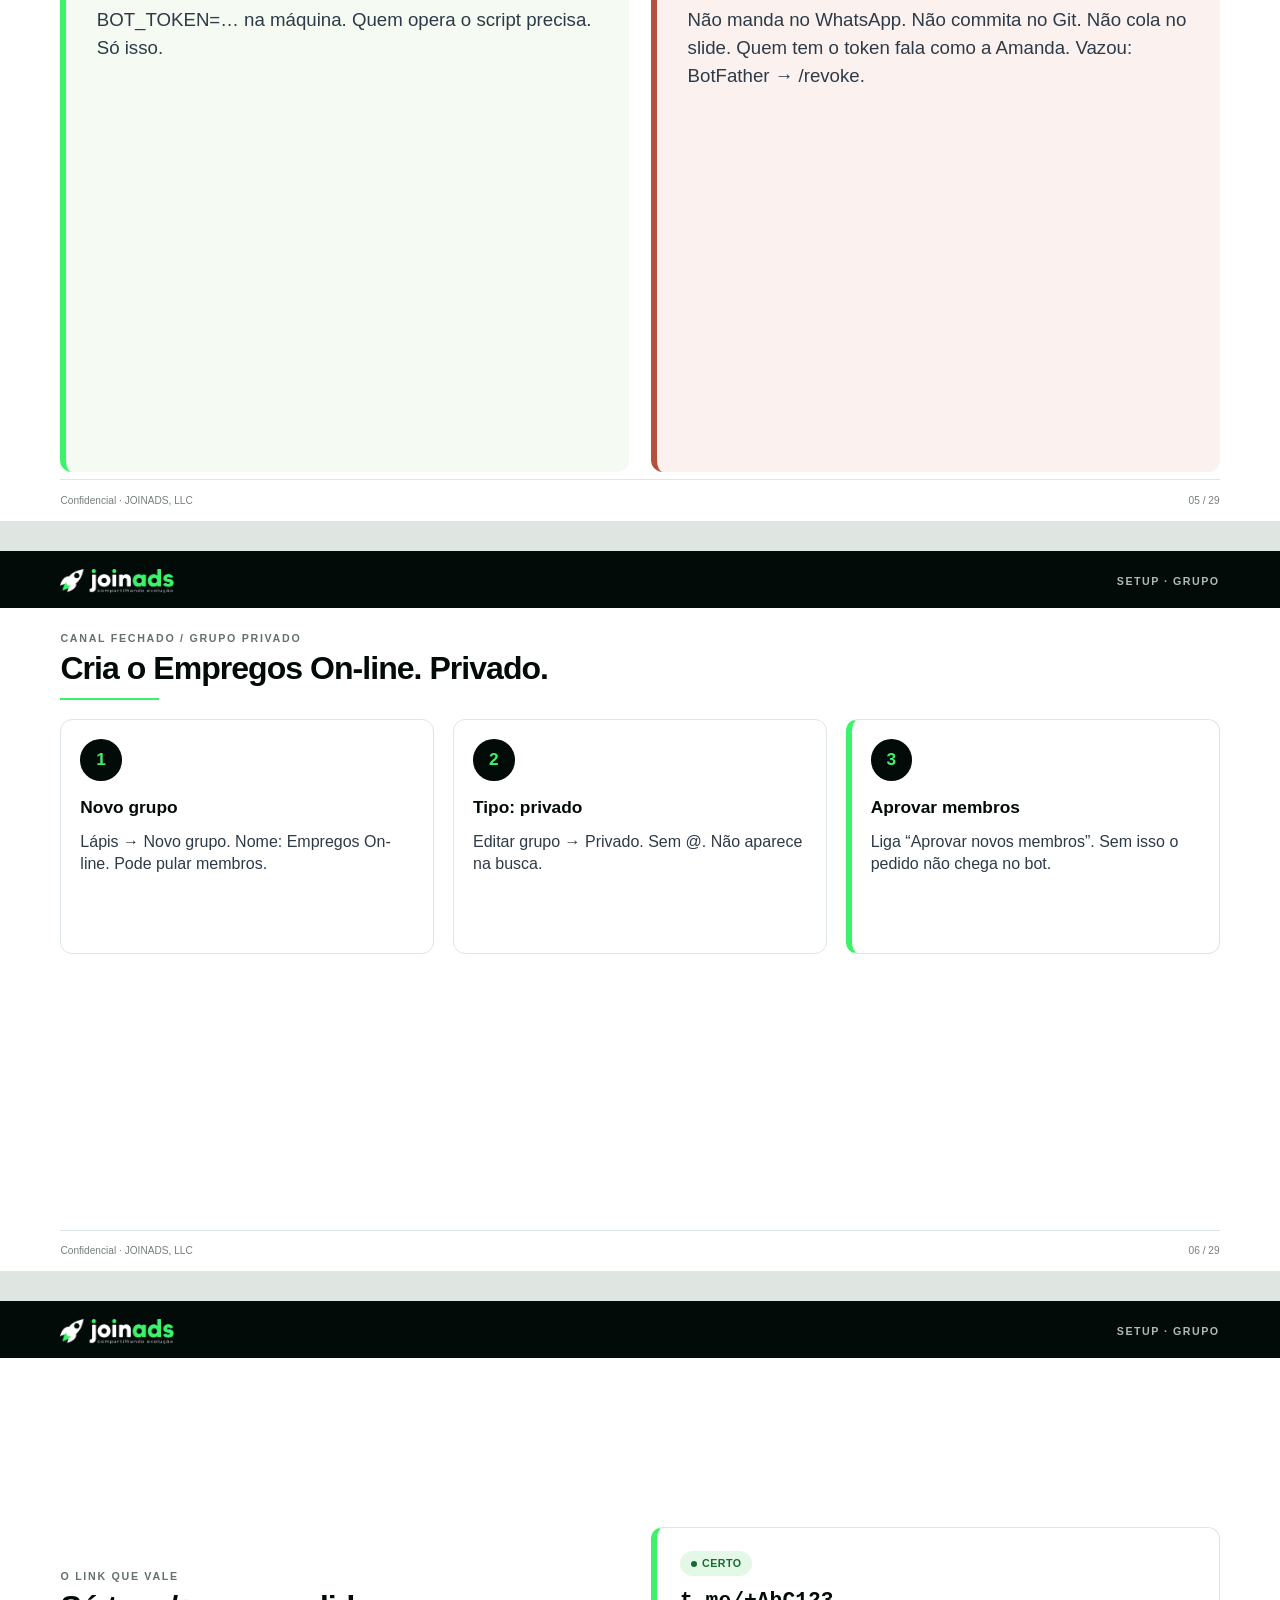
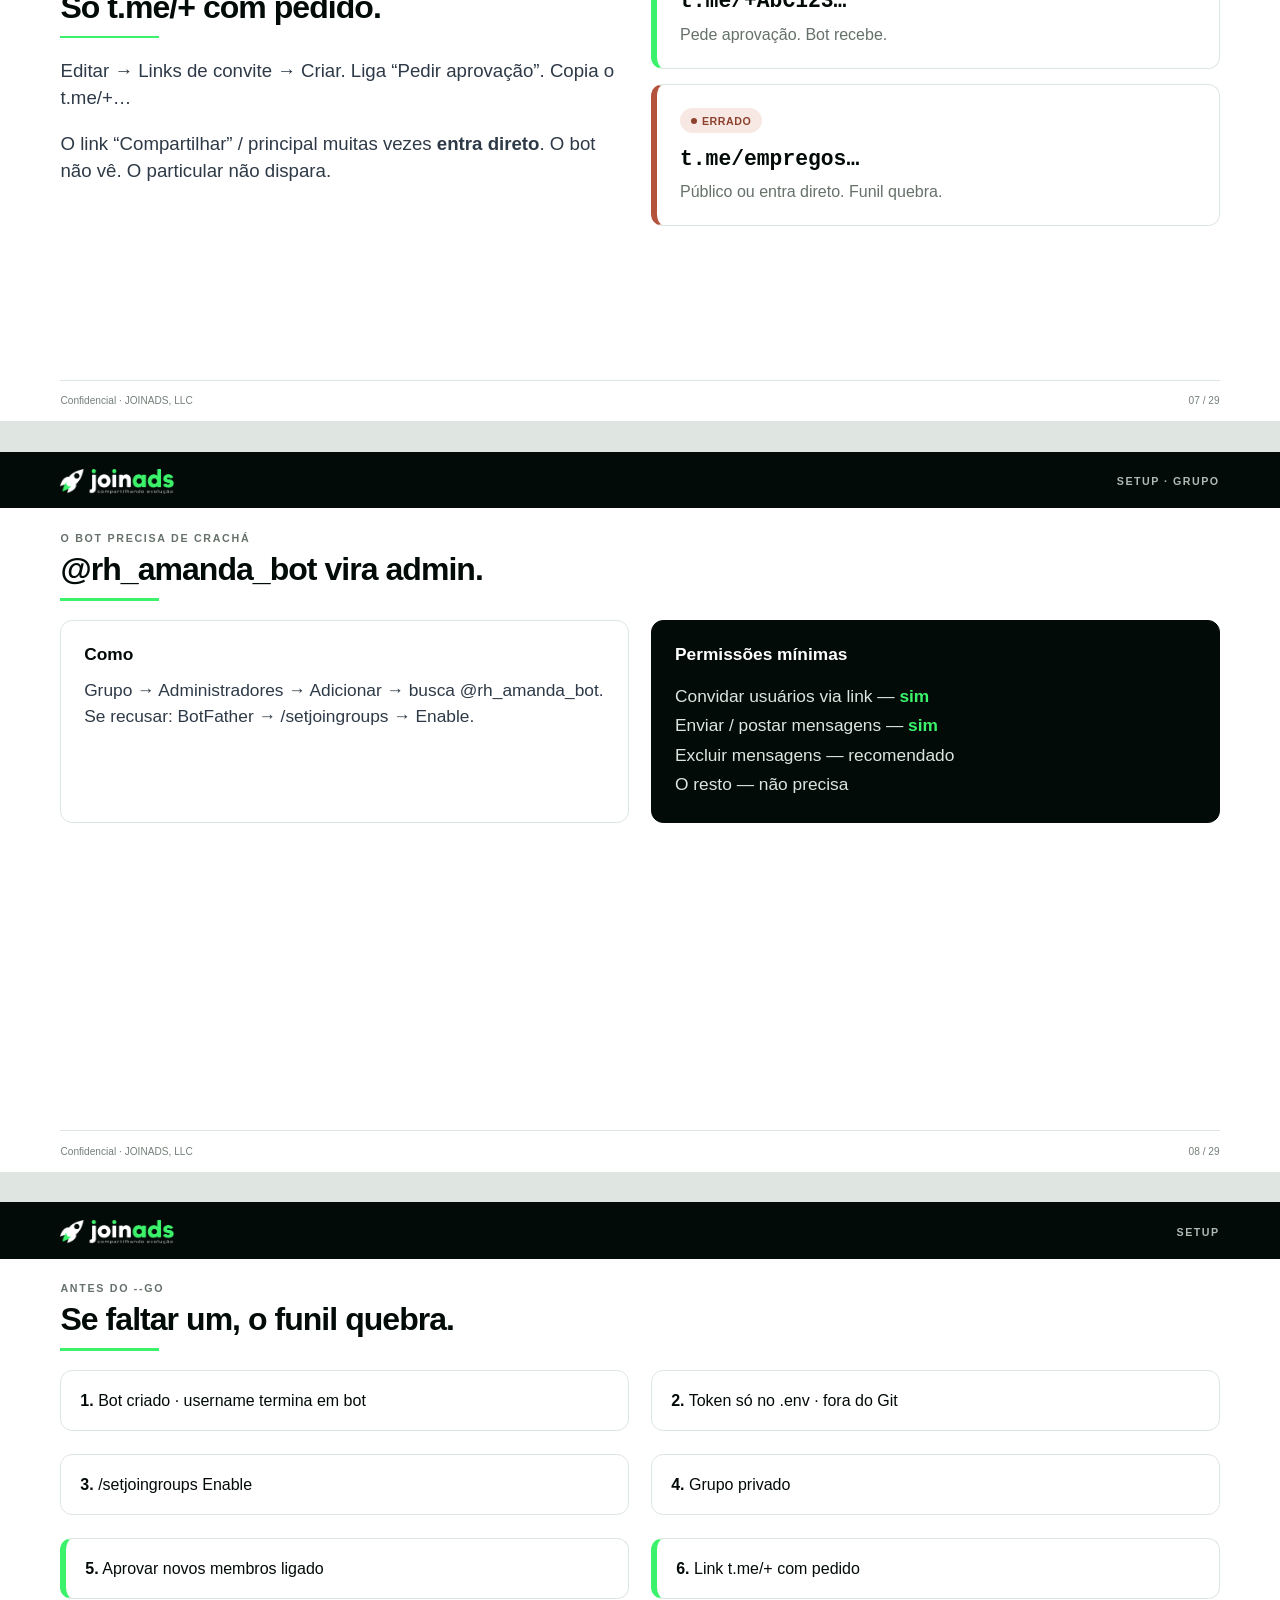
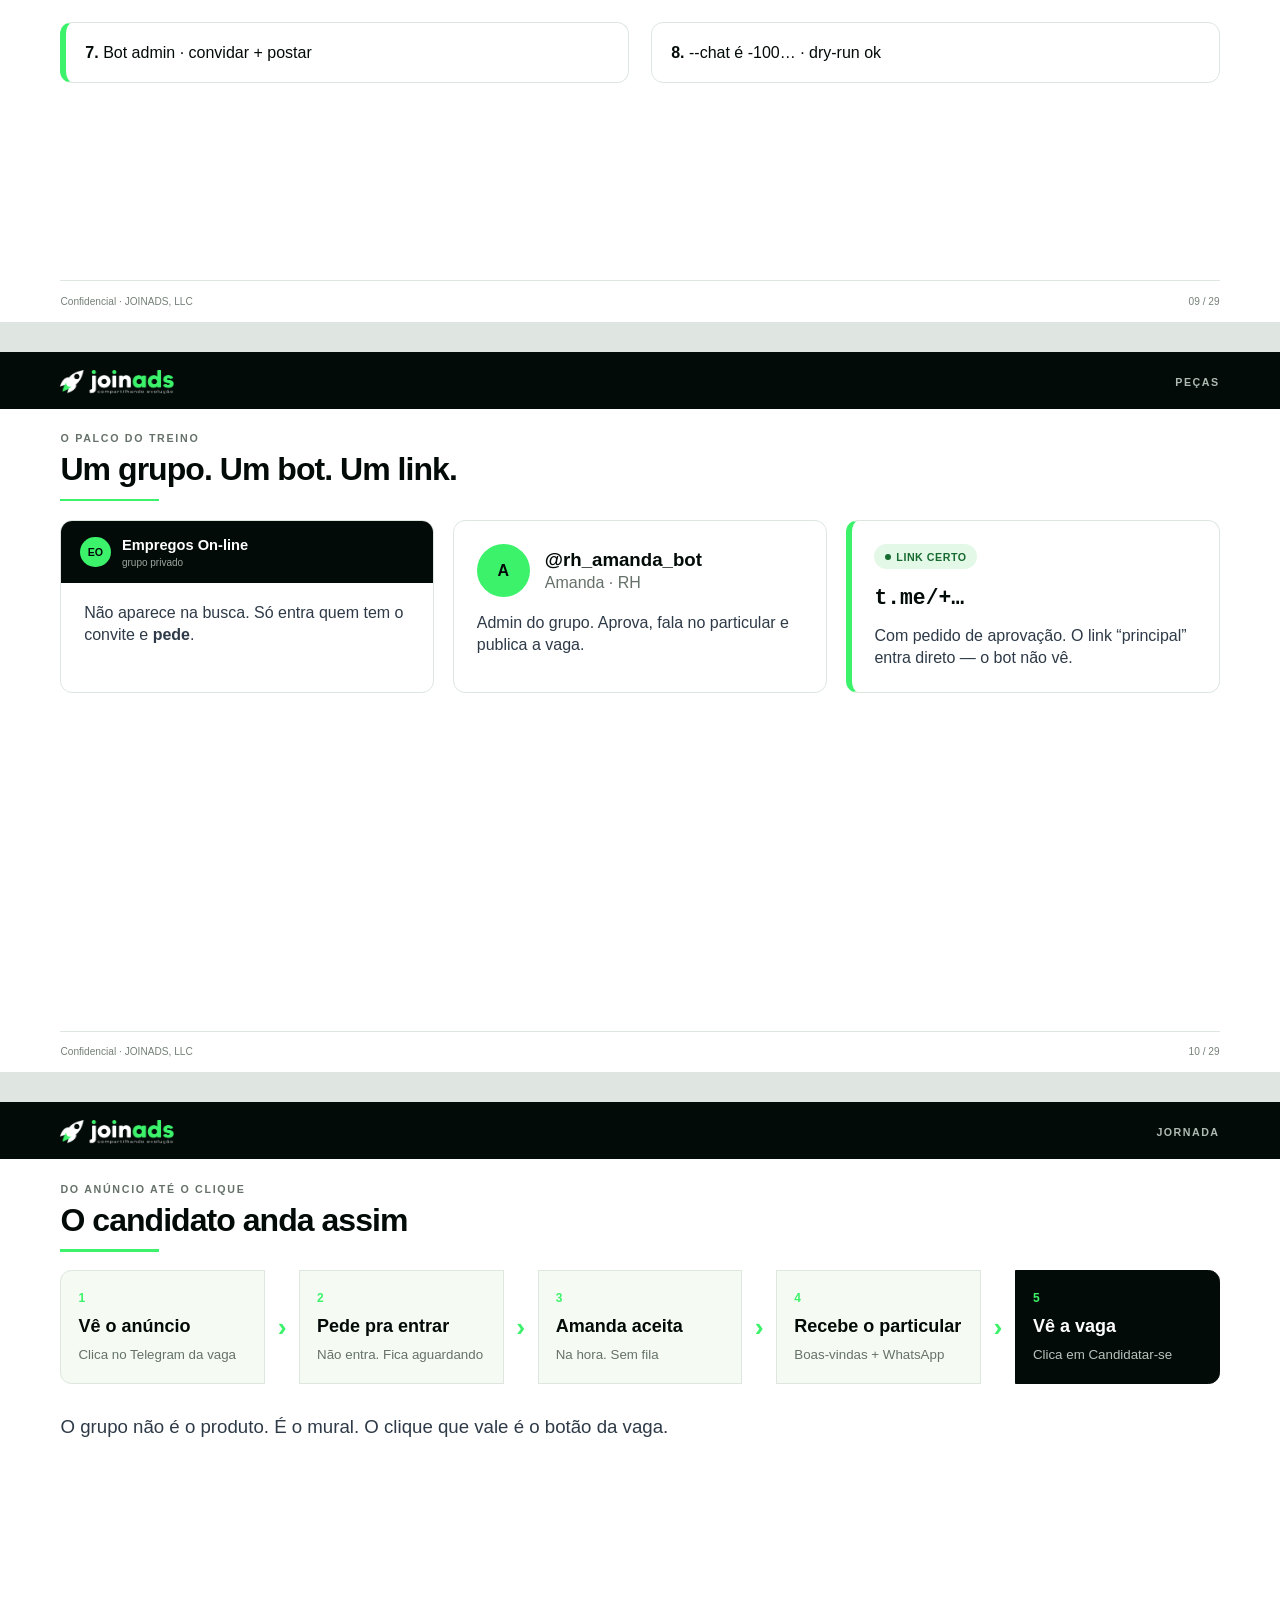
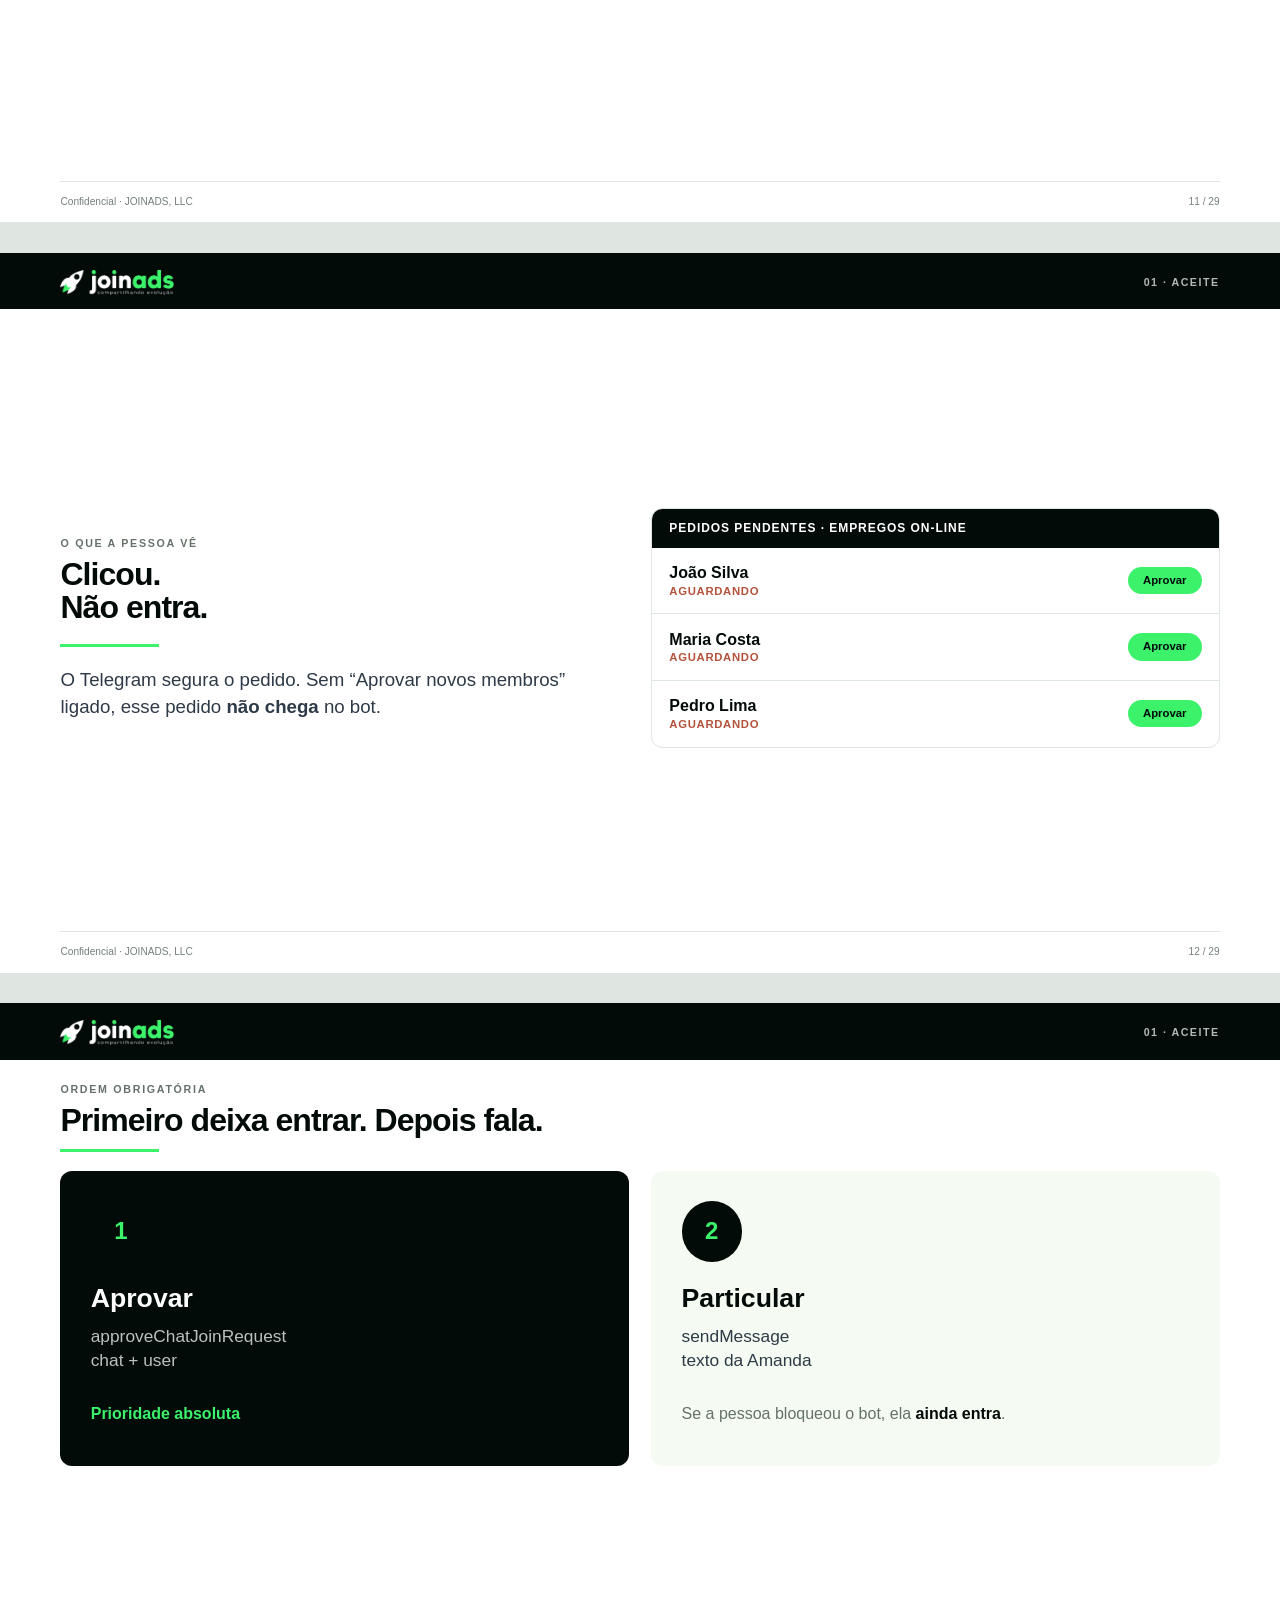
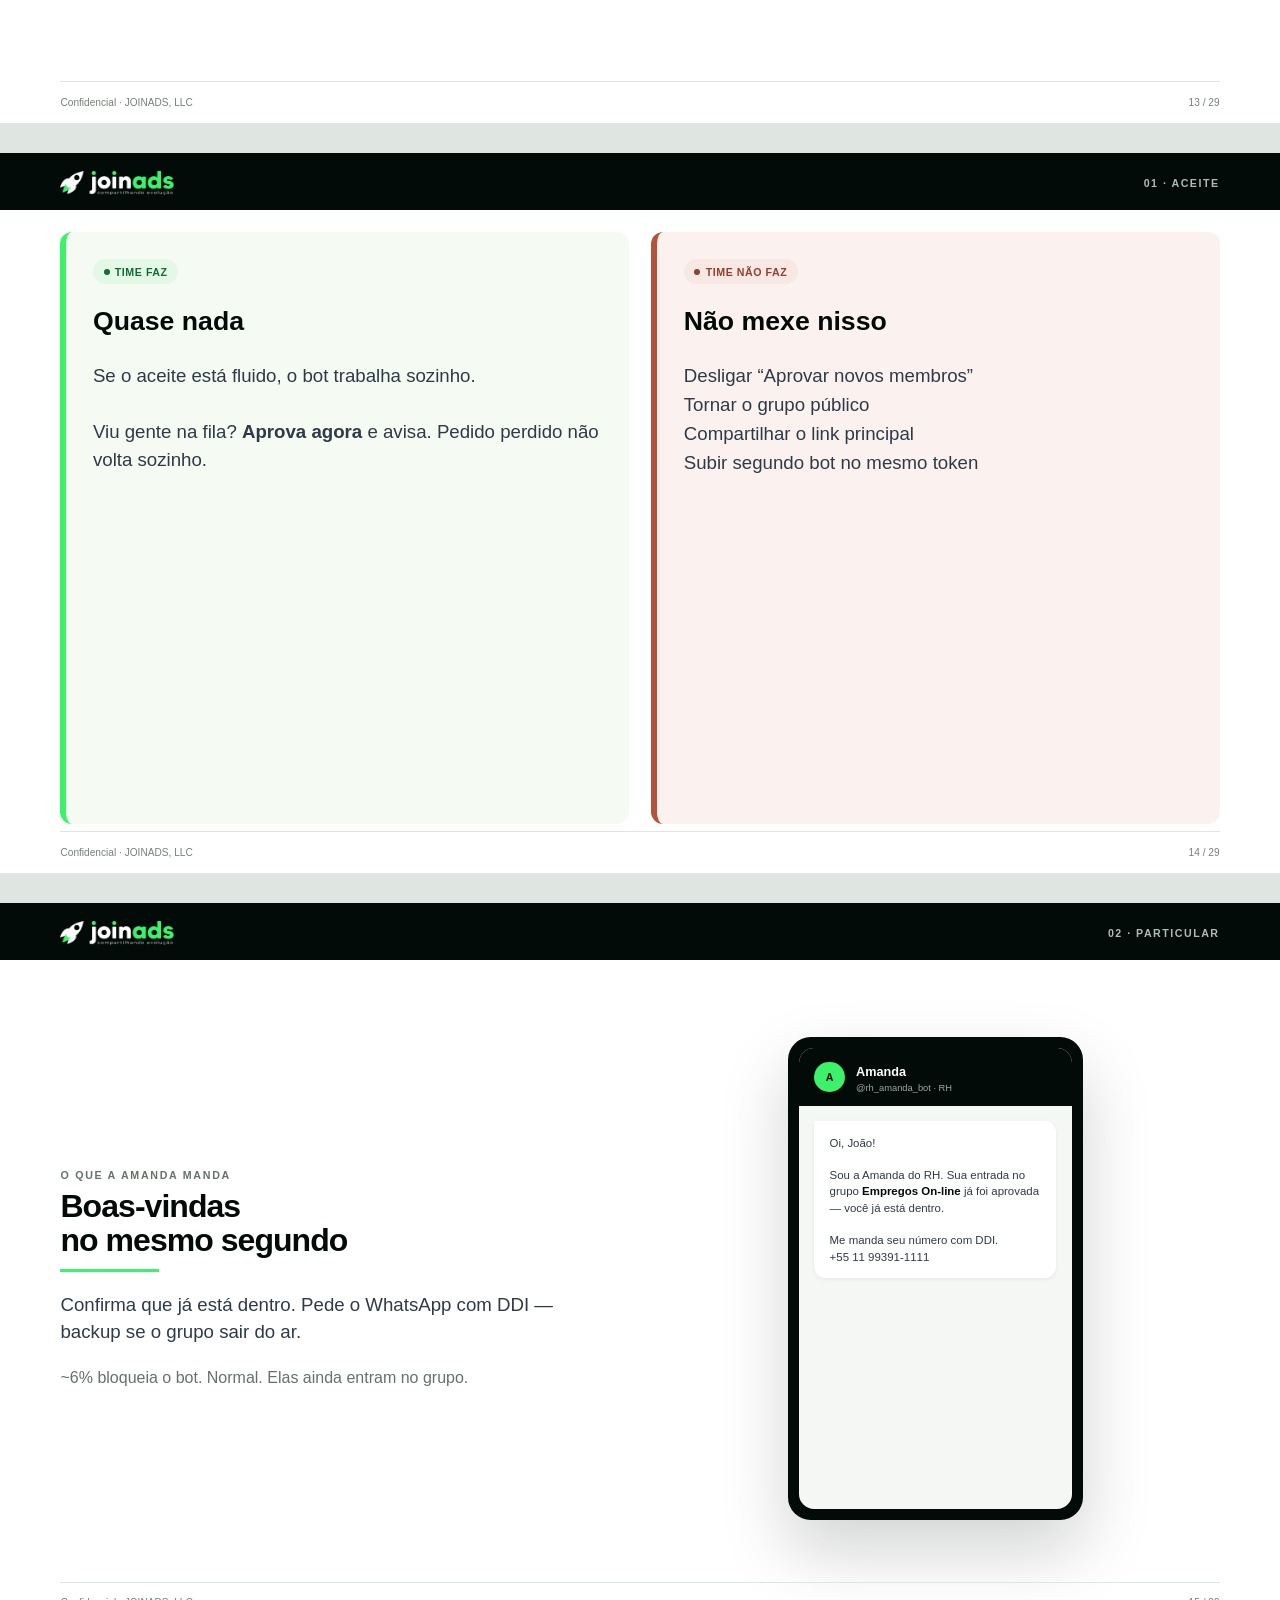
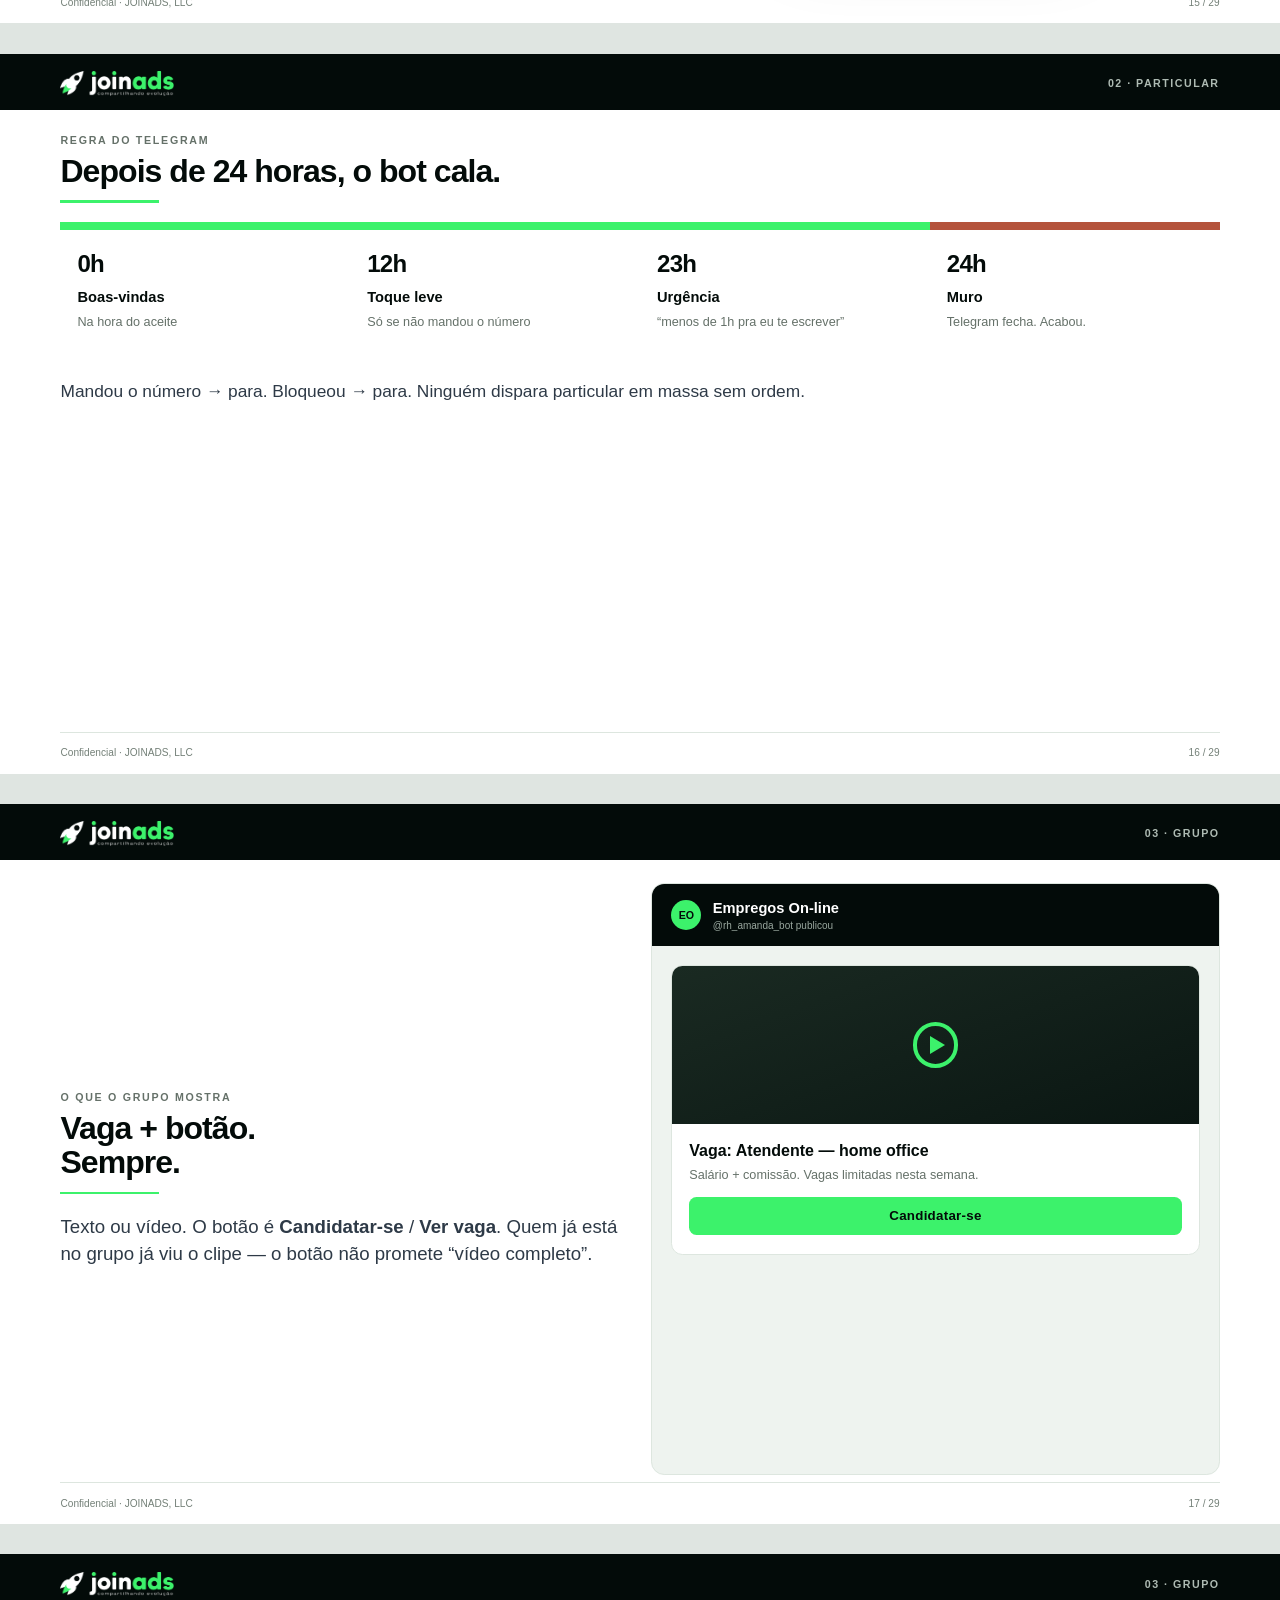
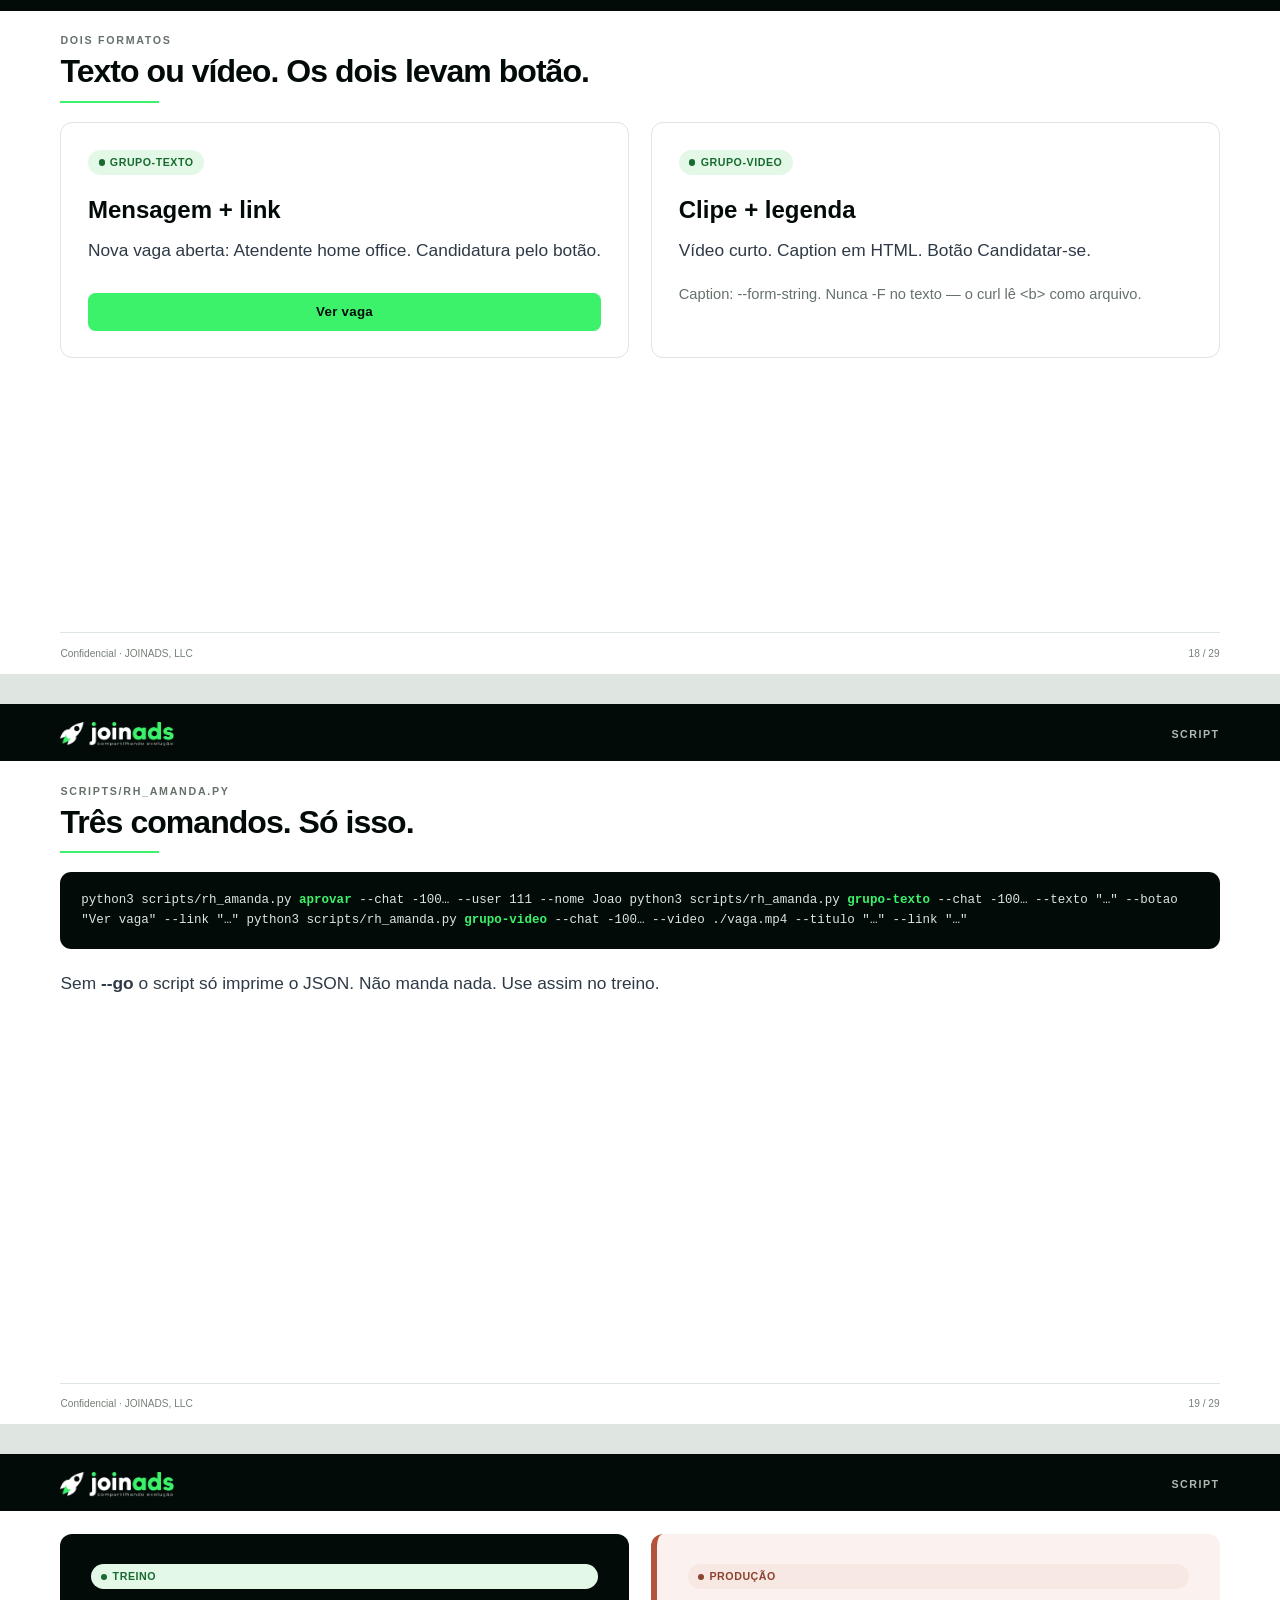
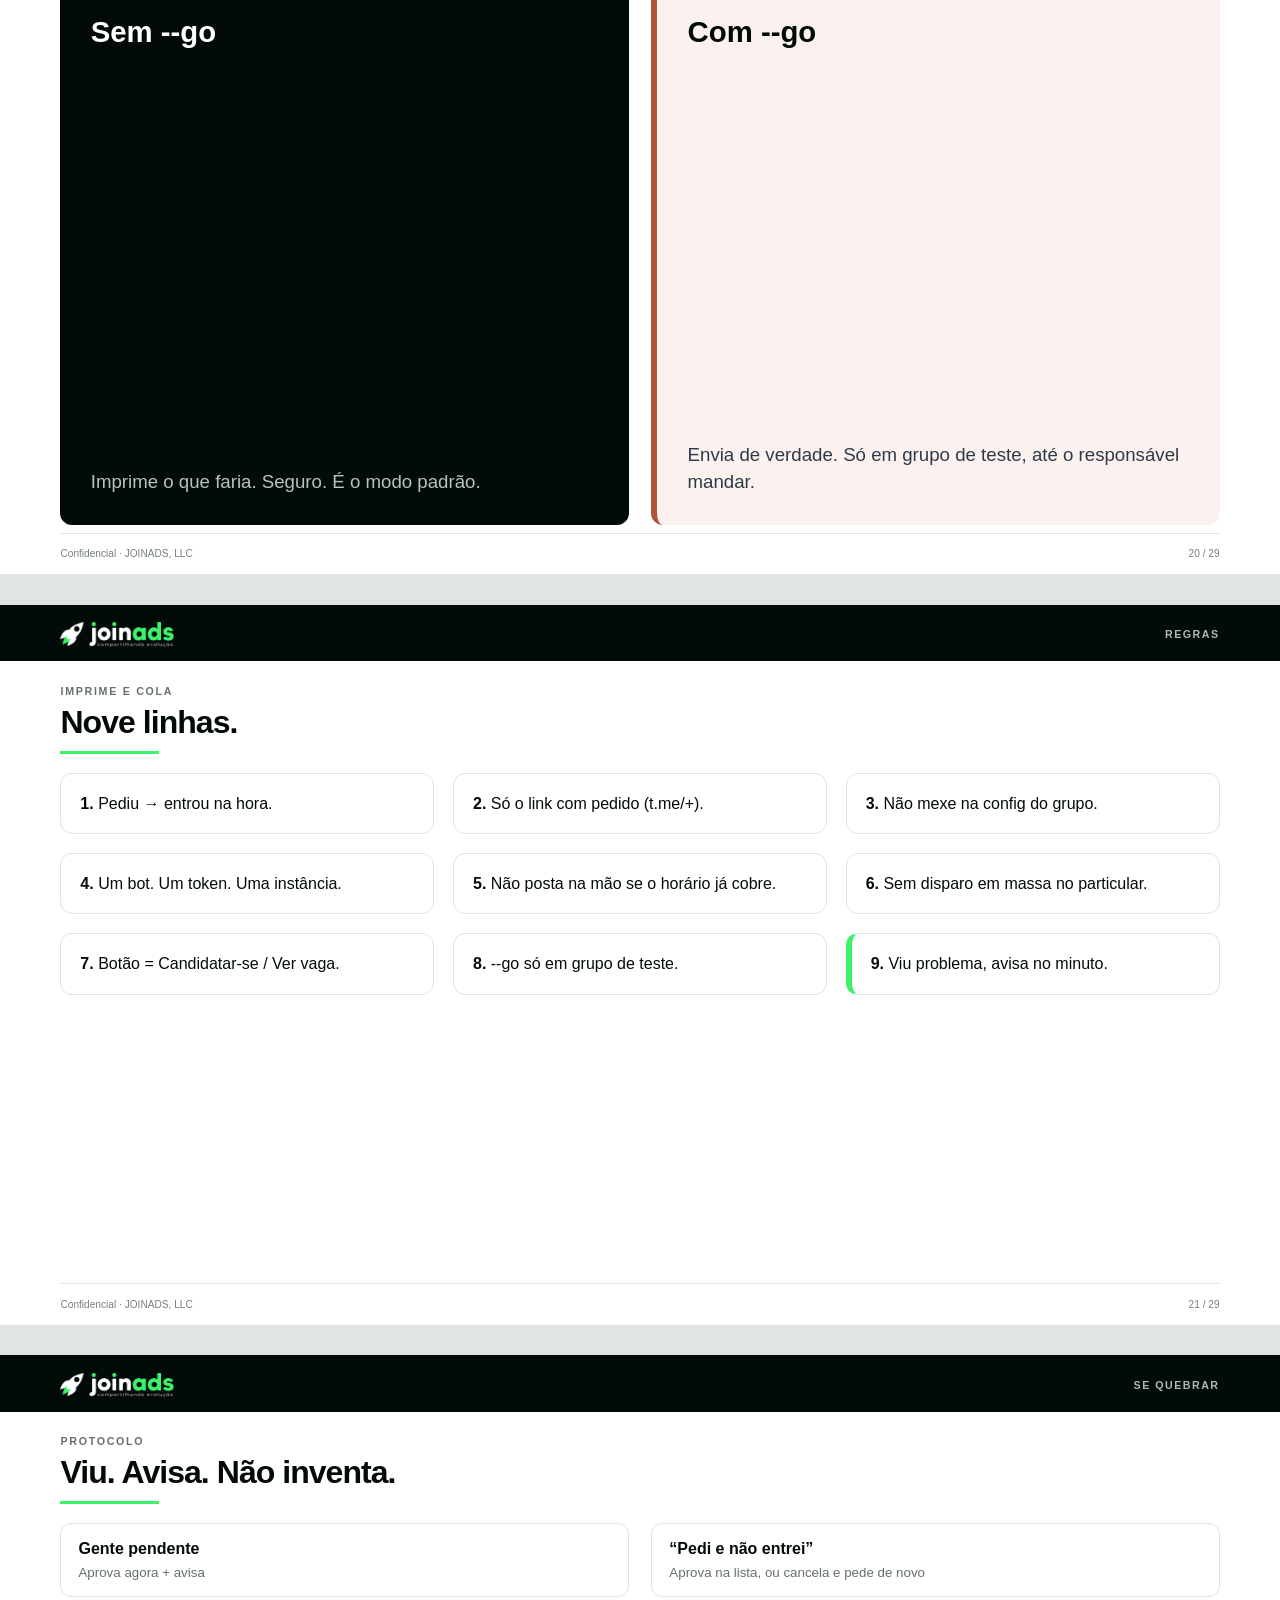
==== commit 1def52e0: "feat: painel SQLite, JSON de conteúdo, daemon de aprovação, start Mac/Windows Aprovação é processo v" ====
--- a/apresentacao/slides.html
+++ b/apresentacao/slides.html
@@ -176,7 +176,7 @@
       </div>
     </div>
   </div>
-  <div class="footer"><span>Confidencial · JOINADS, LLC</span><span>02 / 23</span></div>
+  <div class="footer"><span>Confidencial · JOINADS, LLC</span><span>02 / 29</span></div>
 </section>
 
 <!-- 03 BotFather -->
@@ -198,7 +198,7 @@
       </div>
     </div>
   </div>
-  <div class="footer"><span>Confidencial · JOINADS, LLC</span><span>03 / 23</span></div>
+  <div class="footer"><span>Confidencial · JOINADS, LLC</span><span>03 / 29</span></div>
 </section>
 
 <!-- 04 /newbot -->
@@ -215,7 +215,7 @@
       <div class="card dark" style="min-height:58mm"><span class="n">4</span><h3 style="margin-top:4mm;color:#fff">Token</h3><p style="margin-top:2mm;font-size:11pt;color:#b7c3bc">123456:AAH… é a senha do bot</p></div>
     </div>
   </div>
-  <div class="footer"><span>Confidencial · JOINADS, LLC</span><span>04 / 23</span></div>
+  <div class="footer"><span>Confidencial · JOINADS, LLC</span><span>04 / 29</span></div>
 </section>
 
 <!-- 05 token -->
@@ -235,7 +235,7 @@
       </div>
     </div>
   </div>
-  <div class="footer"><span>Confidencial · JOINADS, LLC</span><span>05 / 23</span></div>
+  <div class="footer"><span>Confidencial · JOINADS, LLC</span><span>05 / 29</span></div>
 </section>
 
 <!-- 06 grupo -->
@@ -251,7 +251,7 @@
       <div class="card go" style="min-height:62mm"><span class="n">3</span><h3 style="margin-top:4mm">Aprovar membros</h3><p class="slate" style="margin-top:3mm;font-size:12pt;line-height:1.4">Liga “Aprovar novos membros”. Sem isso o pedido não chega no bot.</p></div>
     </div>
   </div>
-  <div class="footer"><span>Confidencial · JOINADS, LLC</span><span>06 / 23</span></div>
+  <div class="footer"><span>Confidencial · JOINADS, LLC</span><span>06 / 29</span></div>
 </section>
 
 <!-- 07 link -->
@@ -272,7 +272,7 @@
       </div>
     </div>
   </div>
-  <div class="footer"><span>Confidencial · JOINADS, LLC</span><span>07 / 23</span></div>
+  <div class="footer"><span>Confidencial · JOINADS, LLC</span><span>07 / 29</span></div>
 </section>
 
 <!-- 08 admin -->
@@ -293,7 +293,7 @@
       </div>
     </div>
   </div>
-  <div class="footer"><span>Confidencial · JOINADS, LLC</span><span>08 / 23</span></div>
+  <div class="footer"><span>Confidencial · JOINADS, LLC</span><span>08 / 29</span></div>
 </section>
 
 <!-- 09 checklist -->
@@ -314,7 +314,7 @@
       <div class="card"><strong>8.</strong> --chat é -100… · dry-run ok</div>
     </div>
   </div>
-  <div class="footer"><span>Confidencial · JOINADS, LLC</span><span>09 / 23</span></div>
+  <div class="footer"><span>Confidencial · JOINADS, LLC</span><span>09 / 29</span></div>
 </section>
 
 <!-- 10 -->
@@ -346,7 +346,7 @@
       </div>
     </div>
   </div>
-  <div class="footer"><span>Confidencial · JOINADS, LLC</span><span>10 / 23</span></div>
+  <div class="footer"><span>Confidencial · JOINADS, LLC</span><span>10 / 29</span></div>
 </section>
 
 <!-- 04 -->
@@ -369,7 +369,7 @@
     </div>
     <p style="margin-top:8mm;font-size:14pt;color:var(--slate)">O grupo não é o produto. É o mural. O clique que vale é o botão da vaga.</p>
   </div>
-  <div class="footer"><span>Confidencial · JOINADS, LLC</span><span>11 / 23</span></div>
+  <div class="footer"><span>Confidencial · JOINADS, LLC</span><span>11 / 29</span></div>
 </section>
 
 <!-- 05 -->
@@ -393,7 +393,7 @@
       </div>
     </div>
   </div>
-  <div class="footer"><span>Confidencial · JOINADS, LLC</span><span>12 / 23</span></div>
+  <div class="footer"><span>Confidencial · JOINADS, LLC</span><span>12 / 29</span></div>
 </section>
 
 <!-- 06 -->
@@ -418,7 +418,7 @@
       </div>
     </div>
   </div>
-  <div class="footer"><span>Confidencial · JOINADS, LLC</span><span>13 / 23</span></div>
+  <div class="footer"><span>Confidencial · JOINADS, LLC</span><span>13 / 29</span></div>
 </section>
 
 <!-- 07 -->
@@ -438,7 +438,7 @@
       </div>
     </div>
   </div>
-  <div class="footer"><span>Confidencial · JOINADS, LLC</span><span>14 / 23</span></div>
+  <div class="footer"><span>Confidencial · JOINADS, LLC</span><span>14 / 29</span></div>
 </section>
 
 <!-- 08 -->
@@ -471,7 +471,7 @@
       </div>
     </div>
   </div>
-  <div class="footer"><span>Confidencial · JOINADS, LLC</span><span>15 / 23</span></div>
+  <div class="footer"><span>Confidencial · JOINADS, LLC</span><span>15 / 29</span></div>
 </section>
 
 <!-- 09 -->
@@ -489,7 +489,7 @@
     </div>
     <p class="slate" style="margin-top:8mm;font-size:13pt">Mandou o número → para. Bloqueou → para. Ninguém dispara particular em massa sem ordem.</p>
   </div>
-  <div class="footer"><span>Confidencial · JOINADS, LLC</span><span>16 / 23</span></div>
+  <div class="footer"><span>Confidencial · JOINADS, LLC</span><span>16 / 29</span></div>
 </section>
 
 <!-- 10 -->
@@ -521,7 +521,7 @@
       </div>
     </div>
   </div>
-  <div class="footer"><span>Confidencial · JOINADS, LLC</span><span>17 / 23</span></div>
+  <div class="footer"><span>Confidencial · JOINADS, LLC</span><span>17 / 29</span></div>
 </section>
 
 <!-- 11 -->
@@ -546,7 +546,7 @@
       </div>
     </div>
   </div>
-  <div class="footer"><span>Confidencial · JOINADS, LLC</span><span>18 / 23</span></div>
+  <div class="footer"><span>Confidencial · JOINADS, LLC</span><span>18 / 29</span></div>
 </section>
 
 <!-- 12 -->
@@ -561,7 +561,7 @@
 python3 scripts/rh_amanda.py <b>grupo-video</b>  --chat -100… --video ./vaga.mp4 --titulo "…" --link "…"</div>
     <p class="slate" style="margin-top:6mm;font-size:13pt">Sem <strong>--go</strong> o script só imprime o JSON. Não manda nada. Use assim no treino.</p>
   </div>
-  <div class="footer"><span>Confidencial · JOINADS, LLC</span><span>19 / 23</span></div>
+  <div class="footer"><span>Confidencial · JOINADS, LLC</span><span>19 / 29</span></div>
 </section>
 
 <!-- 13 -->
@@ -581,7 +581,7 @@
       </div>
     </div>
   </div>
-  <div class="footer"><span>Confidencial · JOINADS, LLC</span><span>20 / 23</span></div>
+  <div class="footer"><span>Confidencial · JOINADS, LLC</span><span>20 / 29</span></div>
 </section>
 
 <!-- 14 -->
@@ -603,7 +603,7 @@
       <div class="card go"><strong>9.</strong> Viu problema, avisa no minuto.</div>
     </div>
   </div>
-  <div class="footer"><span>Confidencial · JOINADS, LLC</span><span>21 / 23</span></div>
+  <div class="footer"><span>Confidencial · JOINADS, LLC</span><span>21 / 29</span></div>
 </section>
 
 <!-- 15 -->
@@ -620,10 +620,115 @@
       <div class="pend-row" style="border:.25mm solid var(--line);border-radius:3mm;margin-bottom:3.5mm"><div><div class="nm">Grupo mudo / post sem botão</div><div class="muted" style="font-size:10pt;margin-top:1mm">Avisa. Não posta nem cola link na mão</div></div></div>
     </div>
   </div>
-  <div class="footer"><span>Confidencial · JOINADS, LLC</span><span>22 / 23</span></div>
+  <div class="footer"><span>Confidencial · JOINADS, LLC</span><span>22 / 29</span></div>
 </section>
 
 <!-- 16 -->
+
+<!-- 23 install -->
+<section class="page">
+  <div class="header"><img src="joinads-logo.png" alt="JOINADS"><span class="section">Start</span></div>
+  <div class="content">
+    <div class="kicker">Máquina do time</div>
+    <h2>Python 3. Só isso.</h2>
+    <div class="rule"></div>
+    <div class="g2">
+      <div class="card" style="padding:7mm;min-height:70mm">
+        <div class="mini-label">Mac</div>
+        <h3 style="margin-top:3mm">Terminal</h3>
+        <p class="slate" style="margin-top:3mm;font-size:13pt;line-height:1.5">python3 --version<br>Se não tiver: python.org → macOS.<br>./scripts/start-mac.sh</p>
+      </div>
+      <div class="card" style="padding:7mm;min-height:70mm">
+        <div class="mini-label">Windows</div>
+        <h3 style="margin-top:3mm">Add to PATH</h3>
+        <p class="slate" style="margin-top:3mm;font-size:13pt;line-height:1.5">python.org → installer 64-bit.<br>Marca “Add python.exe to PATH”.<br>scripts\start-windows.bat</p>
+      </div>
+    </div>
+  </div>
+  <div class="footer"><span>Confidencial · JOINADS, LLC</span><span>23 / 29</span></div>
+</section>
+
+<!-- 24 painel -->
+<section class="page">
+  <div class="header"><img src="joinads-logo.png" alt="JOINADS"><span class="section">Painel</span></div>
+  <div class="content">
+    <div class="kicker">Visual pra o time</div>
+    <h2>http://127.0.0.1:8787</h2>
+    <div class="rule"></div>
+    <div class="g3">
+      <div class="tile dark"><span class="idx">01</span><h3>Canais</h3><p>chat_id, boas-vindas, JSON</p></div>
+      <div class="tile soft"><span class="idx" style="color:#15943b">02</span><h3>Bots</h3><p>Token do BotFather</p></div>
+      <div class="tile soft"><span class="idx" style="color:#15943b">03</span><h3>Aprovação</h3><p>Liga o processo vivo</p></div>
+    </div>
+    <p class="slate" style="margin-top:7mm;font-size:13pt">Login no .env · SQLite em data/app.sqlite · sem Postgres.</p>
+  </div>
+  <div class="footer"><span>Confidencial · JOINADS, LLC</span><span>24 / 29</span></div>
+</section>
+
+<!-- 25 json -->
+<section class="page">
+  <div class="header"><img src="joinads-logo.png" alt="JOINADS"><span class="section">JSON</span></div>
+  <div class="content">
+    <div class="kicker">Padrão de conteúdo</div>
+    <h2>Texto, foto ou vídeo. Sempre com link.</h2>
+    <div class="rule"></div>
+    <div class="g3">
+      <div class="card"><h3>text</h3><p class="muted" style="margin-top:2mm">text + buttons[].url</p></div>
+      <div class="card"><h3>photo</h3><p class="muted" style="margin-top:2mm">photo URL + caption + buttons</p></div>
+      <div class="card"><h3>video</h3><p class="muted" style="margin-top:2mm">video URL + caption + buttons</p></div>
+    </div>
+    <p class="slate" style="margin-top:7mm;font-size:13pt">Arquivo local ou URL. Exemplo: content/vagas.exemplo.json. Sem botão o envio recusa.</p>
+  </div>
+  <div class="footer"><span>Confidencial · JOINADS, LLC</span><span>25 / 29</span></div>
+</section>
+
+<!-- 26 daemon -->
+<section class="page">
+  <div class="header"><img src="joinads-logo.png" alt="JOINADS"><span class="section">Aprovação</span></div>
+  <div class="content">
+    <div class="g2" style="height:100%">
+      <div class="alert" style="border-radius:3.2mm;padding:8mm;background:#fbf2ef">
+        <span class="chip no">não</span>
+        <h3 style="margin:5mm 0 3mm;font-size:20pt">Cron a cada 1 min</h3>
+        <p class="slate" style="font-size:14pt;line-height:1.45">getUpdates não é job. Duas cópias = 409. Um minuto = fila.</p>
+      </div>
+      <div class="go" style="border-radius:3.2mm;padding:8mm;background:var(--pale)">
+        <span class="chip ok">sim</span>
+        <h3 style="margin:5mm 0 3mm;font-size:20pt">Processo vivo</h3>
+        <p class="slate" style="font-size:14pt;line-height:1.45">Painel → Ligar aprovação. Cron/Agendador só pra subir de novo se o PC reiniciar.</p>
+      </div>
+    </div>
+  </div>
+  <div class="footer"><span>Confidencial · JOINADS, LLC</span><span>26 / 29</span></div>
+</section>
+
+<!-- 27 keep alive -->
+<section class="page">
+  <div class="header"><img src="joinads-logo.png" alt="JOINADS"><span class="section">Aprovação</span></div>
+  <div class="content">
+    <div class="kicker">Se a máquina reiniciar</div>
+    <h2>Sobe o painel de novo. Só isso.</h2>
+    <div class="rule"></div>
+    <div class="g2">
+      <div class="card" style="padding:7mm"><h3>Mac</h3><p class="slate" style="margin-top:3mm;font-size:13pt;line-height:1.45">LaunchAgent com KeepAlive. plist em docs/08. Não é crontab de 1 minuto.</p></div>
+      <div class="card" style="padding:7mm"><h3>Windows</h3><p class="slate" style="margin-top:3mm;font-size:13pt;line-height:1.45">Agendador → ao fazer logon → python painel\app.py. Janela pode ficar oculta.</p></div>
+    </div>
+  </div>
+  <div class="footer"><span>Confidencial · JOINADS, LLC</span><span>27 / 29</span></div>
+</section>
+
+<!-- 28 sqlite -->
+<section class="page">
+  <div class="header"><img src="joinads-logo.png" alt="JOINADS"><span class="section">Dados</span></div>
+  <div class="content">
+    <div class="kicker">Sem servidor de banco</div>
+    <h2>SQLite. Um arquivo.</h2>
+    <div class="rule"></div>
+    <p class="slate" style="font-size:16pt;line-height:1.45;max-width:240mm">data/app.sqlite guarda bots, canais, offset do Telegram e logs. Não instala Postgres. Não instala Docker. Se apagar o arquivo, o cadastro zera — o Telegram não.</p>
+  </div>
+  <div class="footer"><span>Confidencial · JOINADS, LLC</span><span>28 / 29</span></div>
+</section>
+
 <section class="page">
   <div class="header"><img src="joinads-logo.png" alt="JOINADS"><span class="section">Encerramento</span></div>
   <div class="content" style="display:flex;flex-direction:column;justify-content:center">
@@ -636,7 +741,7 @@
       </div>
     </div>
   </div>
-  <div class="footer"><span>Confidencial · JOINADS, LLC</span><span>23 / 23</span></div>
+  <div class="footer"><span>Confidencial · JOINADS, LLC</span><span>29 / 29</span></div>
 </section>
 
 </body>
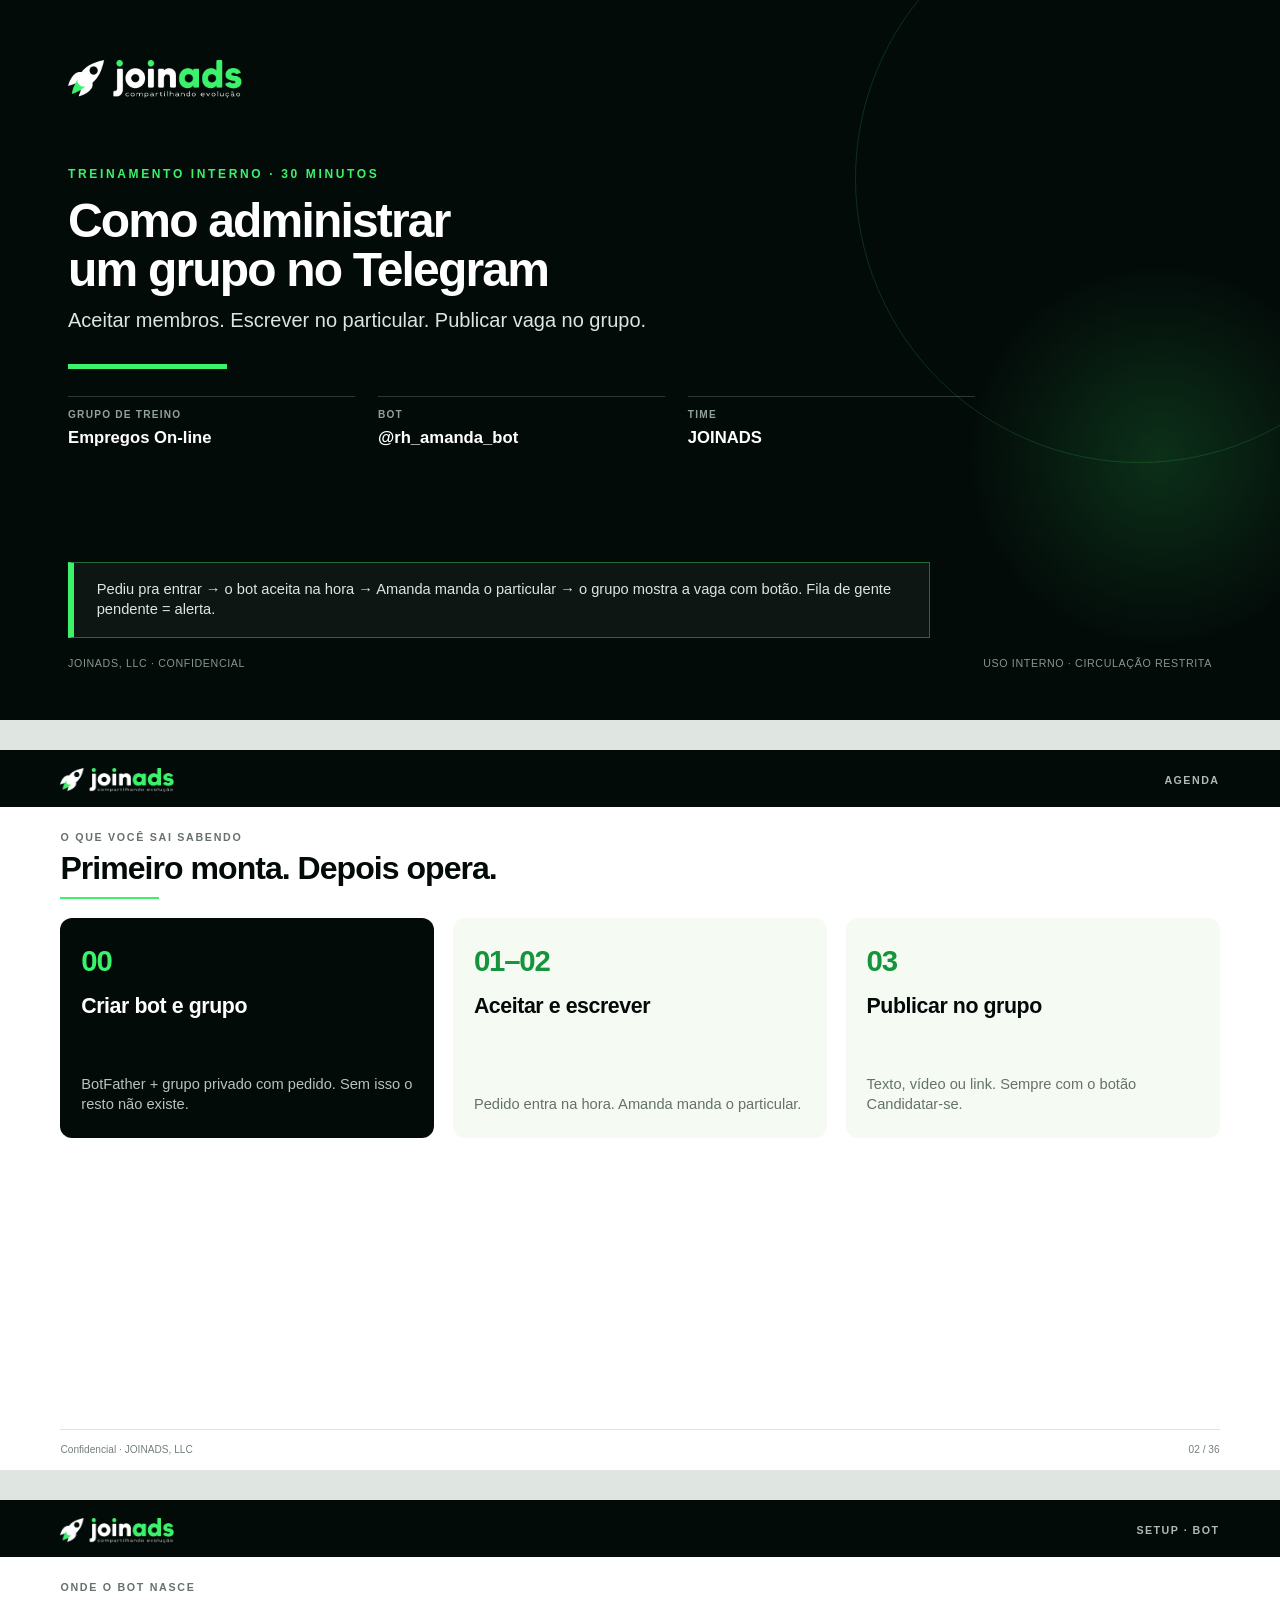
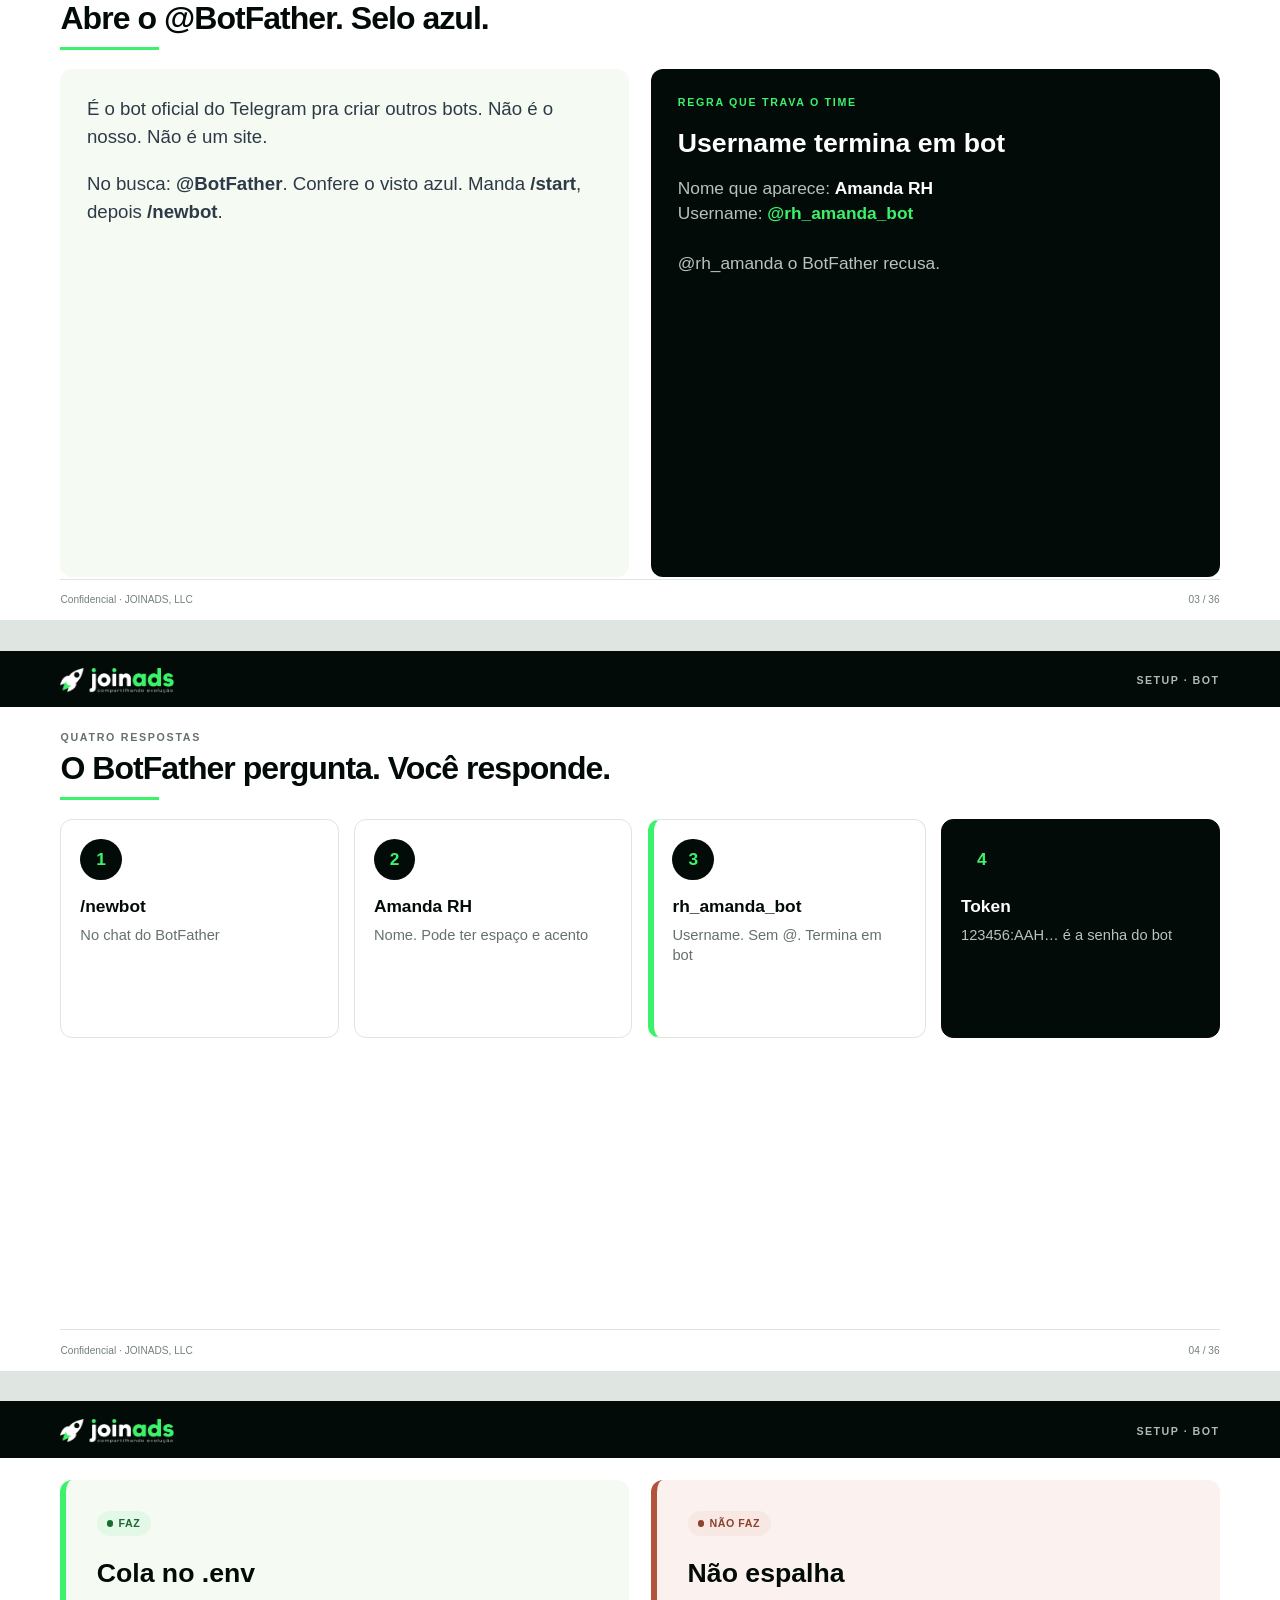
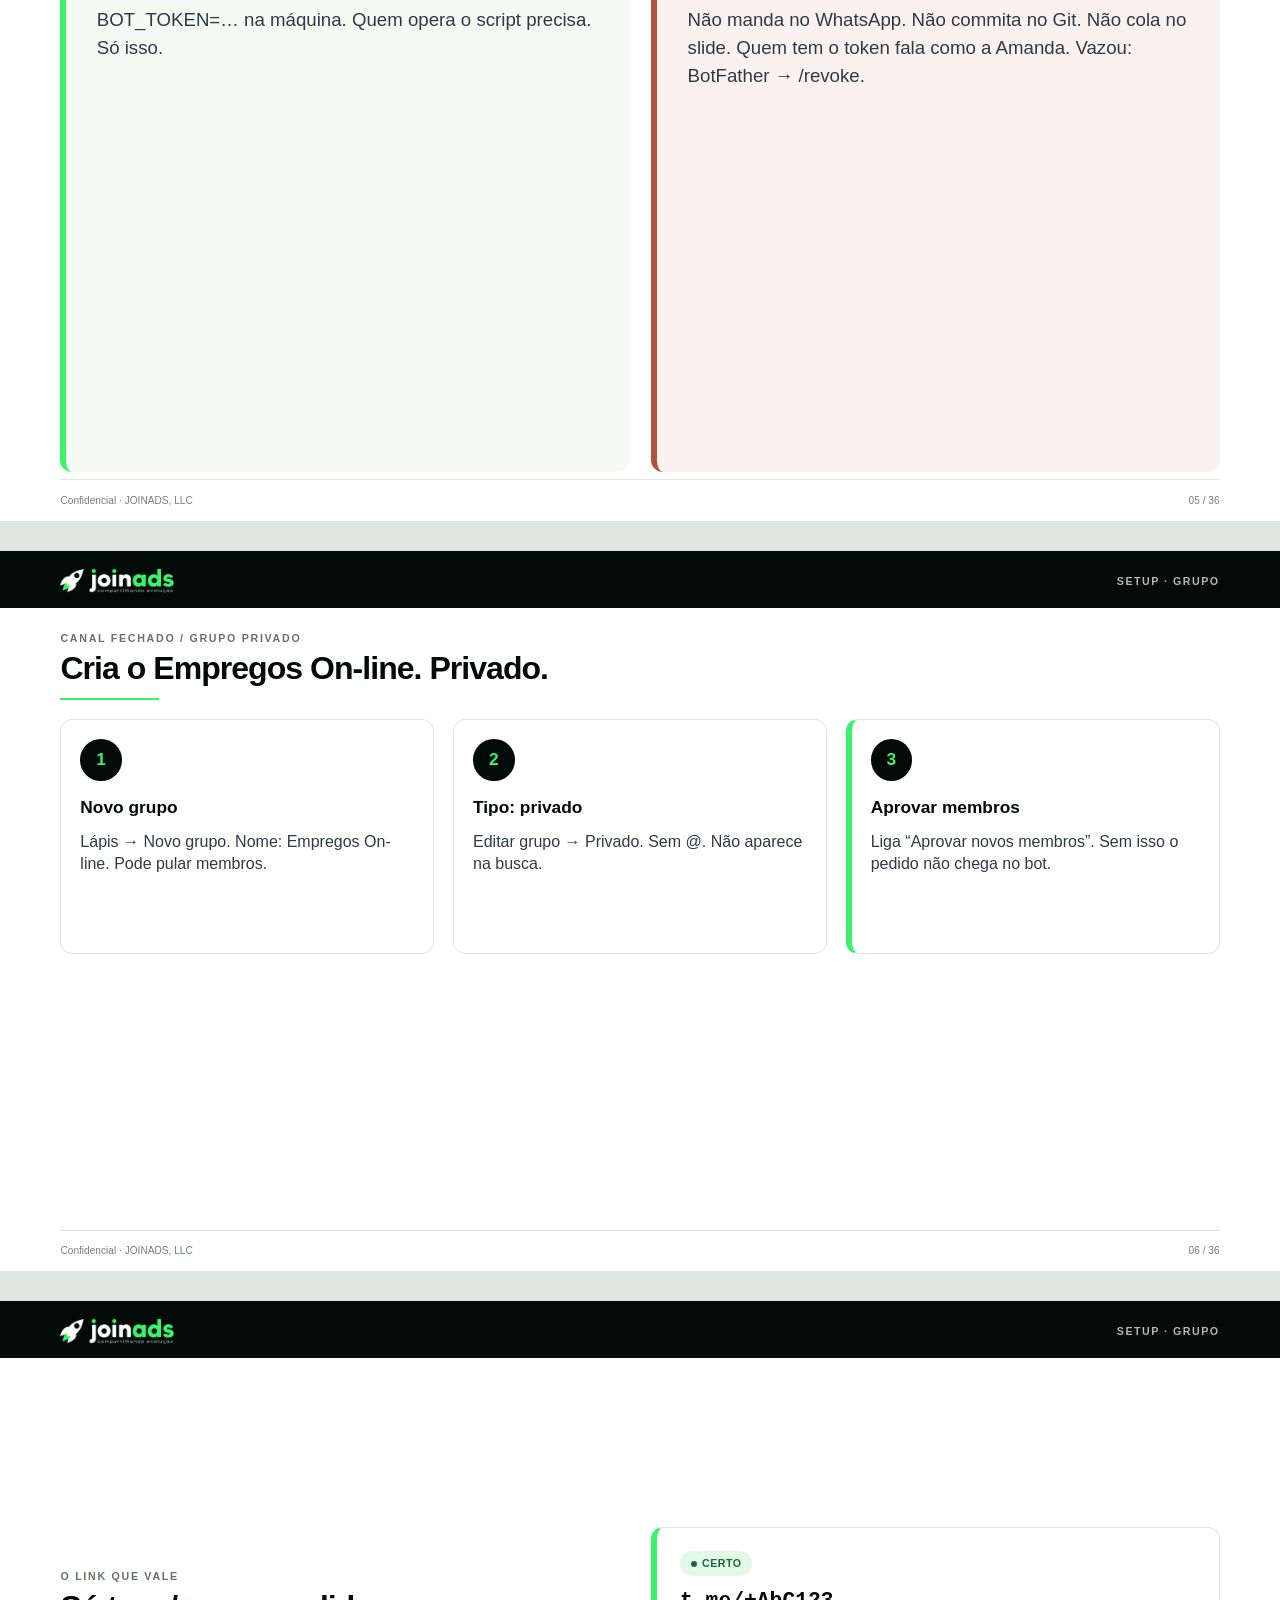
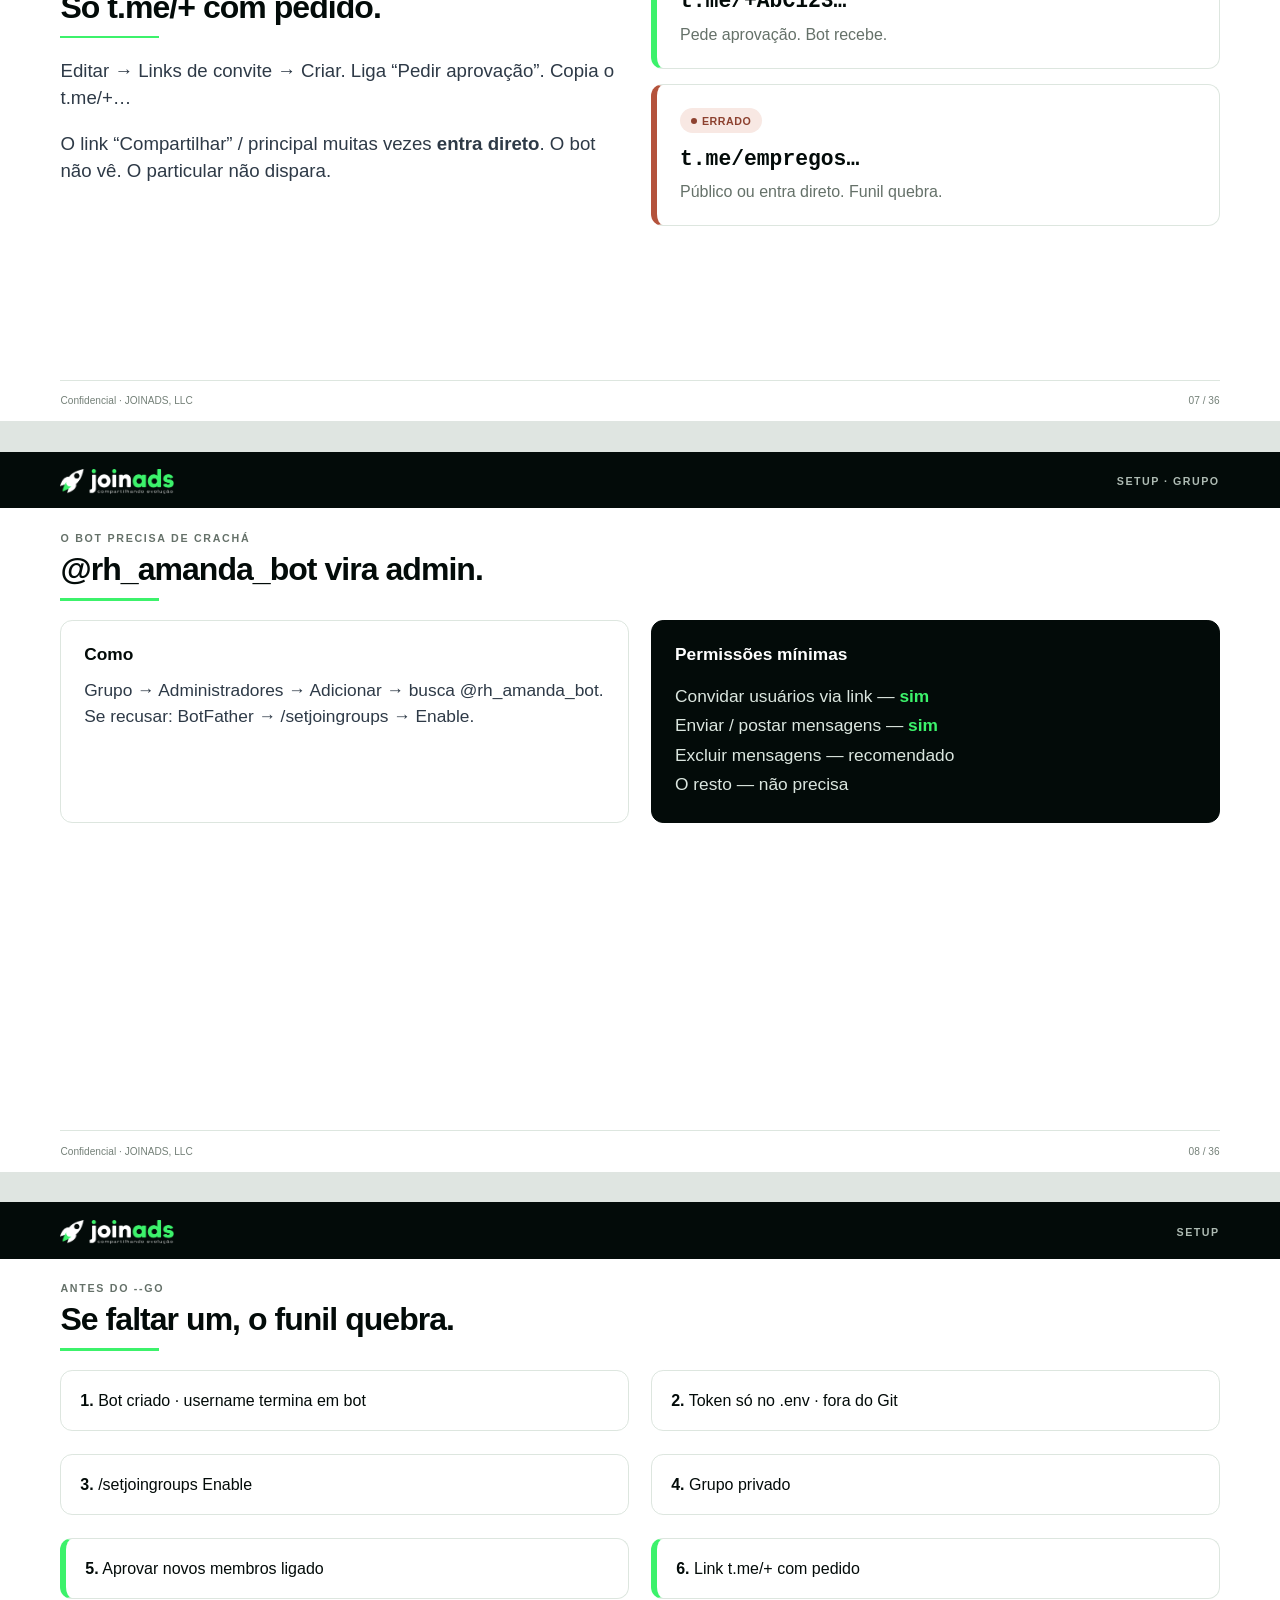
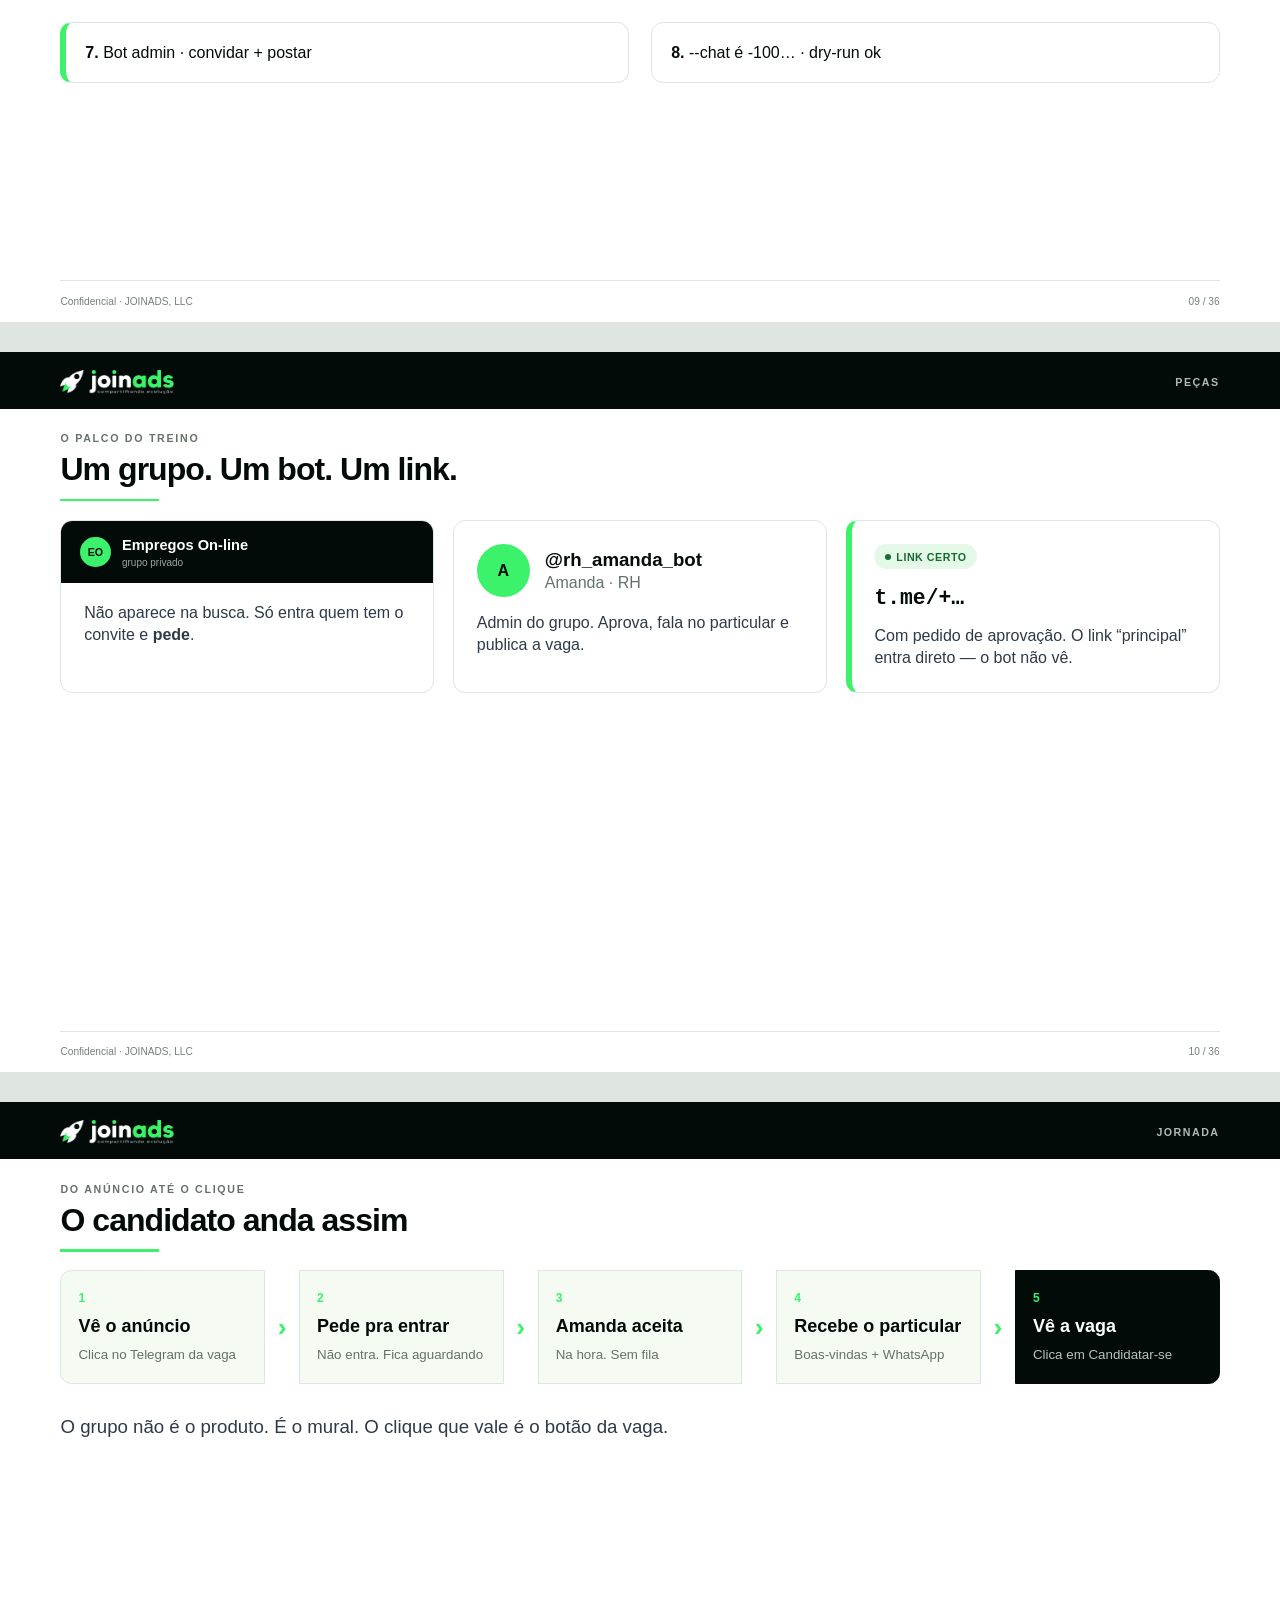
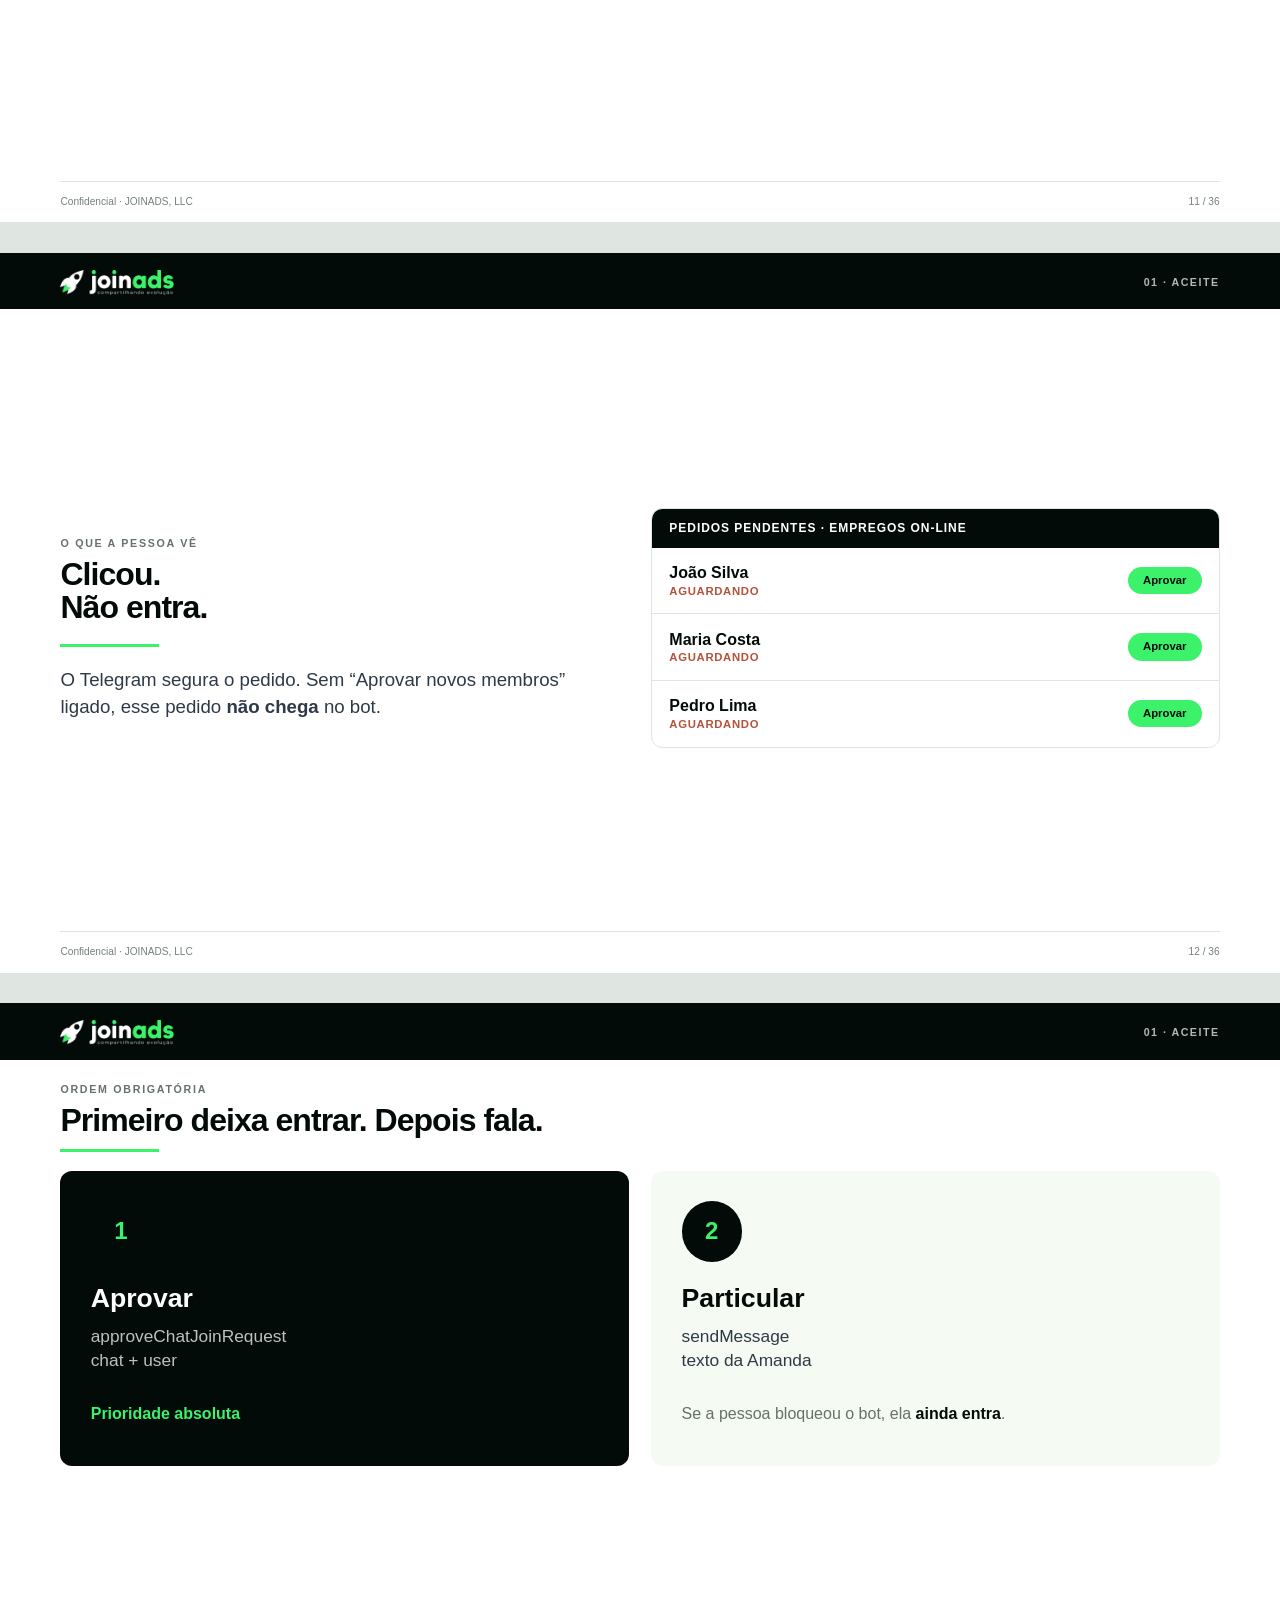
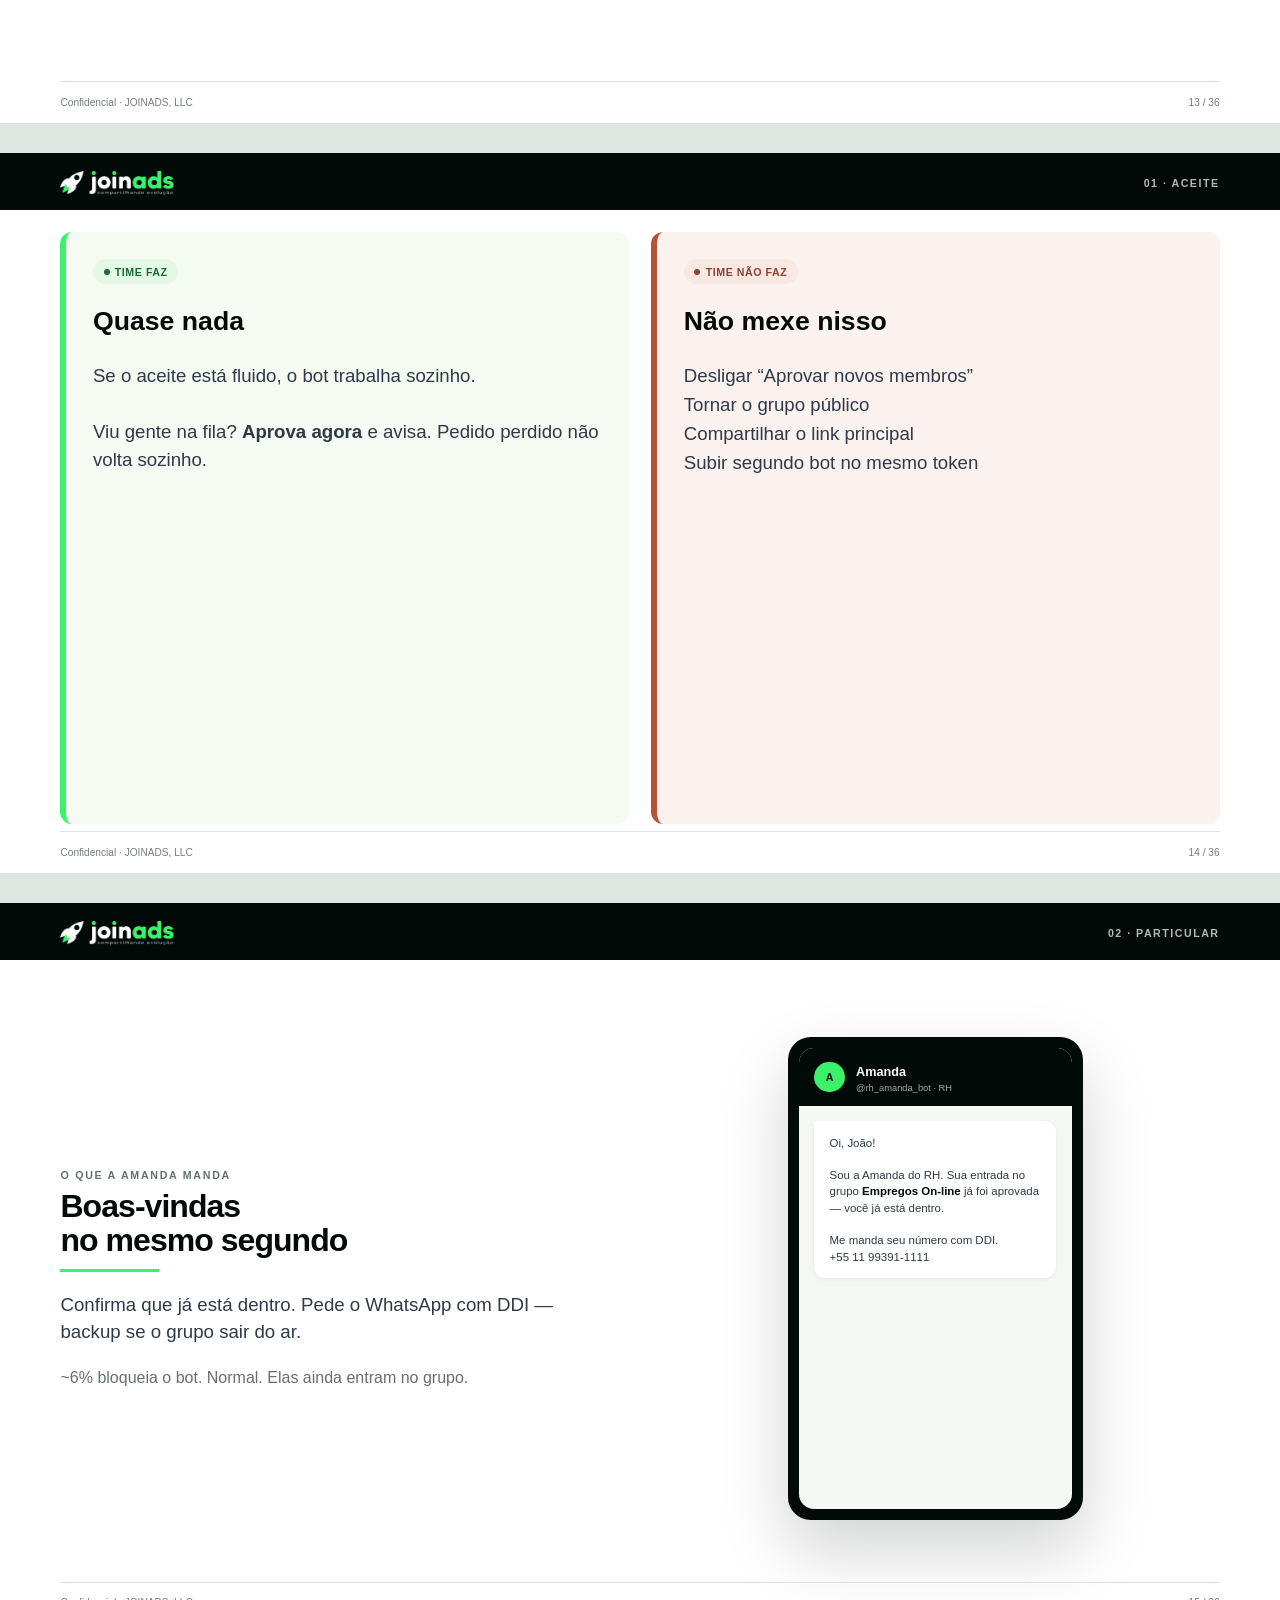
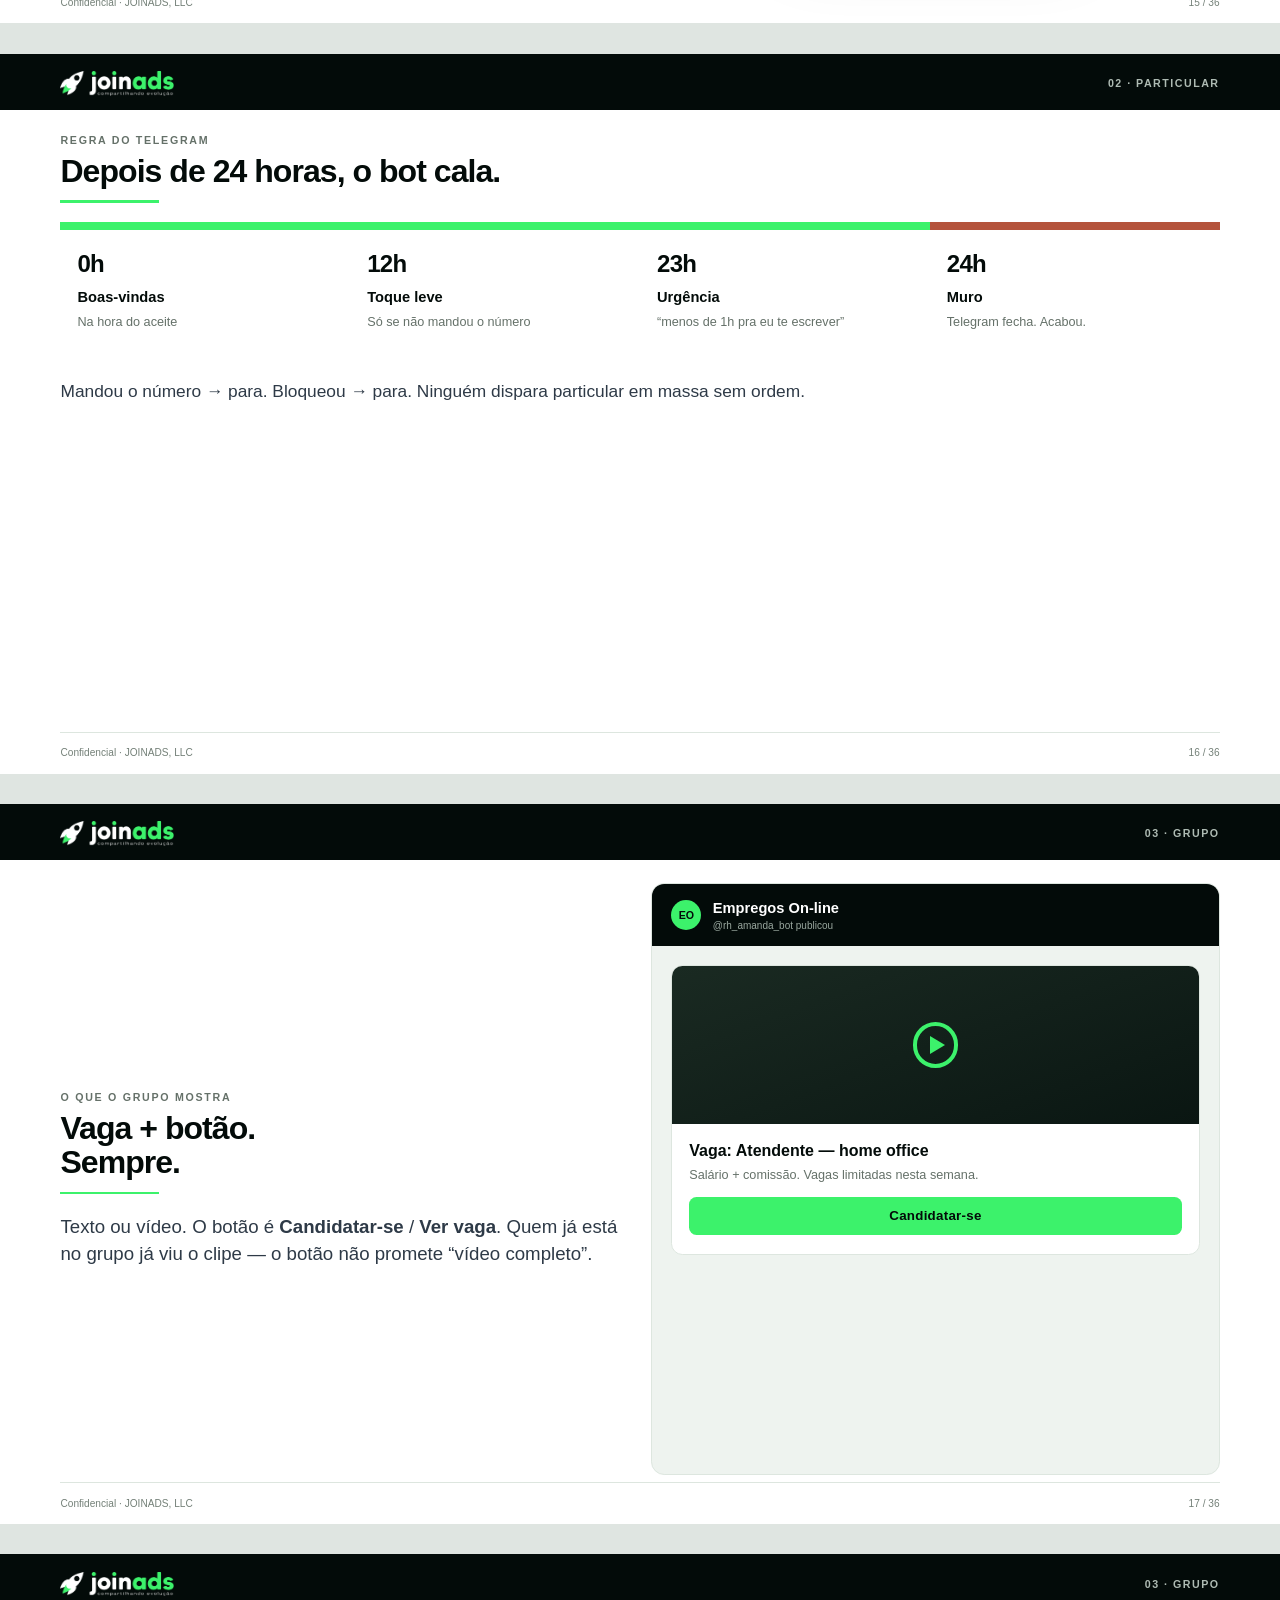
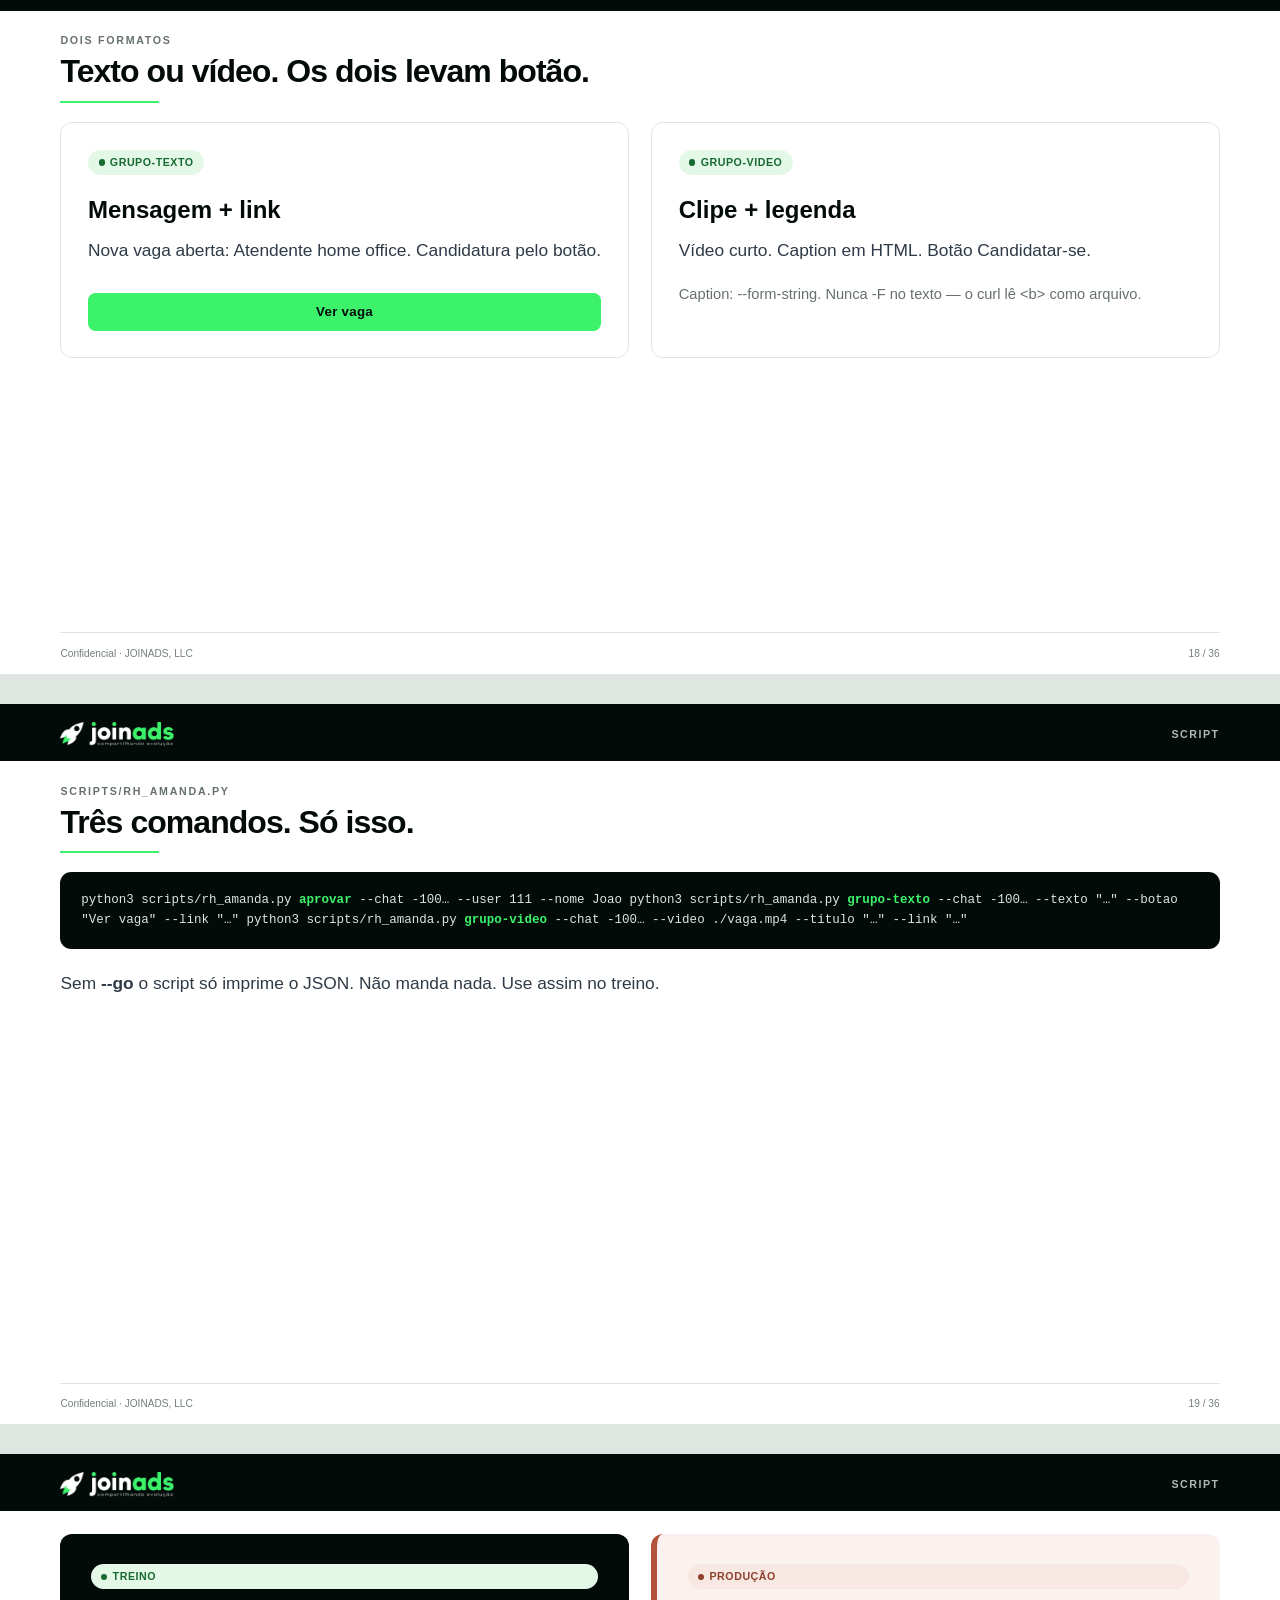
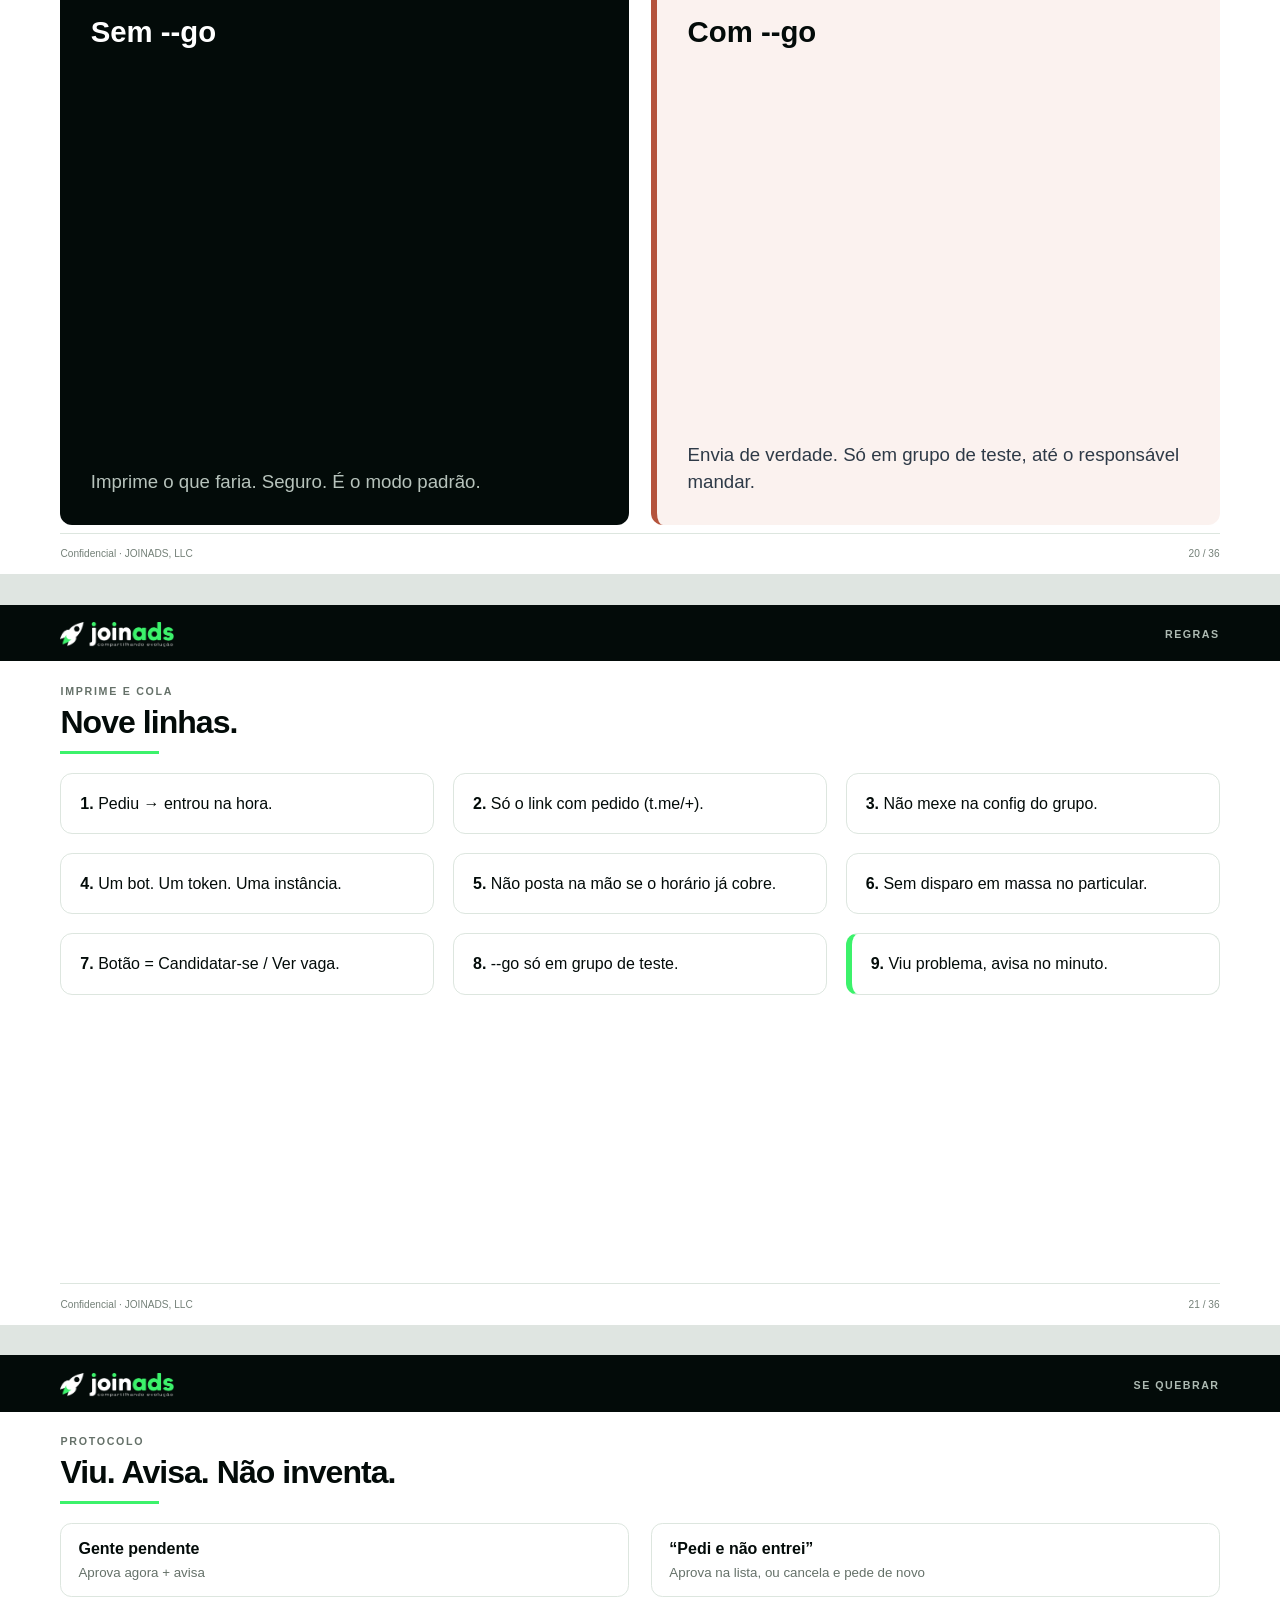
==== commit 7b2a1e30: "docs: PDF com tour tela a tela do painel Login, Bots, Canais, formulário, JSON, Aprovação e Logs — o" ====
--- a/apresentacao/slides.html
+++ b/apresentacao/slides.html
@@ -128,6 +128,21 @@
 .cmd{font-family:"Courier New",Courier,monospace;font-size:9.4pt;line-height:1.55;background:var(--ink);color:#dbe6df;padding:5mm 5.5mm;border-radius:3mm}
 .cmd b{color:var(--green);font-weight:700}
 .dot{width:2.2mm;height:2.2mm;border-radius:50%;background:var(--green);display:inline-block;margin-right:2mm}
+.status-bar{display:flex;gap:12px;align-items:center;flex-wrap:wrap}
+.ui{display:grid;grid-template-columns:42mm 1fr;border:.25mm solid var(--line);border-radius:3mm;overflow:hidden;min-height:92mm;background:#fff}
+.ui-side{background:var(--ink);color:#dfe8e2;padding:4mm 3.5mm}
+.ui-side .logo{font-size:9pt;font-weight:800;color:var(--green);letter-spacing:.08em;margin-bottom:4mm}
+.ui-side .item{font-size:8.5pt;padding:2.2mm 2.5mm;border-radius:1.6mm;margin-bottom:1mm;color:#9aa89f}
+.ui-side .item.on{background:#1a2a22;color:#fff;font-weight:700}
+.ui-main{padding:4.5mm 5mm;background:#f7faf7}
+.ui-h{font-size:13pt;font-weight:800;letter-spacing:-.02em;margin:0 0 1mm}
+.ui-s{font-size:8pt;color:var(--muted);margin:0 0 3.5mm}
+.ui-field{margin-bottom:2.4mm}
+.ui-lab{display:block;font-size:7pt;font-weight:800;letter-spacing:.08em;text-transform:uppercase;color:var(--muted);margin-bottom:.7mm}
+.ui-inp{border:.25mm solid var(--line);background:#fff;border-radius:1.4mm;padding:1.8mm 2.4mm;font-size:8.5pt;color:var(--ink)}
+.ui-btn{display:inline-block;background:var(--green);color:var(--ink);font-weight:800;font-size:8pt;padding:1.6mm 3.2mm;border-radius:1.5mm}
+.ui-btn.ghost{background:#fff;border:.25mm solid var(--line)}
+.ui-row{display:flex;justify-content:space-between;align-items:center;border:.25mm solid var(--line);border-radius:2mm;padding:2.4mm 3mm;background:#fff;margin-bottom:2mm;font-size:8.5pt}
 @media print{html,body{background:#fff}.page{margin:0}}
 </style>
 </head>
@@ -176,7 +191,7 @@
       </div>
     </div>
   </div>
-  <div class="footer"><span>Confidencial · JOINADS, LLC</span><span>02 / 29</span></div>
+  <div class="footer"><span>Confidencial · JOINADS, LLC</span><span>02 / 36</span></div>
 </section>
 
 <!-- 03 BotFather -->
@@ -198,7 +213,7 @@
       </div>
     </div>
   </div>
-  <div class="footer"><span>Confidencial · JOINADS, LLC</span><span>03 / 29</span></div>
+  <div class="footer"><span>Confidencial · JOINADS, LLC</span><span>03 / 36</span></div>
 </section>
 
 <!-- 04 /newbot -->
@@ -215,7 +230,7 @@
       <div class="card dark" style="min-height:58mm"><span class="n">4</span><h3 style="margin-top:4mm;color:#fff">Token</h3><p style="margin-top:2mm;font-size:11pt;color:#b7c3bc">123456:AAH… é a senha do bot</p></div>
     </div>
   </div>
-  <div class="footer"><span>Confidencial · JOINADS, LLC</span><span>04 / 29</span></div>
+  <div class="footer"><span>Confidencial · JOINADS, LLC</span><span>04 / 36</span></div>
 </section>
 
 <!-- 05 token -->
@@ -235,7 +250,7 @@
       </div>
     </div>
   </div>
-  <div class="footer"><span>Confidencial · JOINADS, LLC</span><span>05 / 29</span></div>
+  <div class="footer"><span>Confidencial · JOINADS, LLC</span><span>05 / 36</span></div>
 </section>
 
 <!-- 06 grupo -->
@@ -251,7 +266,7 @@
       <div class="card go" style="min-height:62mm"><span class="n">3</span><h3 style="margin-top:4mm">Aprovar membros</h3><p class="slate" style="margin-top:3mm;font-size:12pt;line-height:1.4">Liga “Aprovar novos membros”. Sem isso o pedido não chega no bot.</p></div>
     </div>
   </div>
-  <div class="footer"><span>Confidencial · JOINADS, LLC</span><span>06 / 29</span></div>
+  <div class="footer"><span>Confidencial · JOINADS, LLC</span><span>06 / 36</span></div>
 </section>
 
 <!-- 07 link -->
@@ -272,7 +287,7 @@
       </div>
     </div>
   </div>
-  <div class="footer"><span>Confidencial · JOINADS, LLC</span><span>07 / 29</span></div>
+  <div class="footer"><span>Confidencial · JOINADS, LLC</span><span>07 / 36</span></div>
 </section>
 
 <!-- 08 admin -->
@@ -293,7 +308,7 @@
       </div>
     </div>
   </div>
-  <div class="footer"><span>Confidencial · JOINADS, LLC</span><span>08 / 29</span></div>
+  <div class="footer"><span>Confidencial · JOINADS, LLC</span><span>08 / 36</span></div>
 </section>
 
 <!-- 09 checklist -->
@@ -314,7 +329,7 @@
       <div class="card"><strong>8.</strong> --chat é -100… · dry-run ok</div>
     </div>
   </div>
-  <div class="footer"><span>Confidencial · JOINADS, LLC</span><span>09 / 29</span></div>
+  <div class="footer"><span>Confidencial · JOINADS, LLC</span><span>09 / 36</span></div>
 </section>
 
 <!-- 10 -->
@@ -346,7 +361,7 @@
       </div>
     </div>
   </div>
-  <div class="footer"><span>Confidencial · JOINADS, LLC</span><span>10 / 29</span></div>
+  <div class="footer"><span>Confidencial · JOINADS, LLC</span><span>10 / 36</span></div>
 </section>
 
 <!-- 04 -->
@@ -369,7 +384,7 @@
     </div>
     <p style="margin-top:8mm;font-size:14pt;color:var(--slate)">O grupo não é o produto. É o mural. O clique que vale é o botão da vaga.</p>
   </div>
-  <div class="footer"><span>Confidencial · JOINADS, LLC</span><span>11 / 29</span></div>
+  <div class="footer"><span>Confidencial · JOINADS, LLC</span><span>11 / 36</span></div>
 </section>
 
 <!-- 05 -->
@@ -393,7 +408,7 @@
       </div>
     </div>
   </div>
-  <div class="footer"><span>Confidencial · JOINADS, LLC</span><span>12 / 29</span></div>
+  <div class="footer"><span>Confidencial · JOINADS, LLC</span><span>12 / 36</span></div>
 </section>
 
 <!-- 06 -->
@@ -418,7 +433,7 @@
       </div>
     </div>
   </div>
-  <div class="footer"><span>Confidencial · JOINADS, LLC</span><span>13 / 29</span></div>
+  <div class="footer"><span>Confidencial · JOINADS, LLC</span><span>13 / 36</span></div>
 </section>
 
 <!-- 07 -->
@@ -438,7 +453,7 @@
       </div>
     </div>
   </div>
-  <div class="footer"><span>Confidencial · JOINADS, LLC</span><span>14 / 29</span></div>
+  <div class="footer"><span>Confidencial · JOINADS, LLC</span><span>14 / 36</span></div>
 </section>
 
 <!-- 08 -->
@@ -471,7 +486,7 @@
       </div>
     </div>
   </div>
-  <div class="footer"><span>Confidencial · JOINADS, LLC</span><span>15 / 29</span></div>
+  <div class="footer"><span>Confidencial · JOINADS, LLC</span><span>15 / 36</span></div>
 </section>
 
 <!-- 09 -->
@@ -489,7 +504,7 @@
     </div>
     <p class="slate" style="margin-top:8mm;font-size:13pt">Mandou o número → para. Bloqueou → para. Ninguém dispara particular em massa sem ordem.</p>
   </div>
-  <div class="footer"><span>Confidencial · JOINADS, LLC</span><span>16 / 29</span></div>
+  <div class="footer"><span>Confidencial · JOINADS, LLC</span><span>16 / 36</span></div>
 </section>
 
 <!-- 10 -->
@@ -521,7 +536,7 @@
       </div>
     </div>
   </div>
-  <div class="footer"><span>Confidencial · JOINADS, LLC</span><span>17 / 29</span></div>
+  <div class="footer"><span>Confidencial · JOINADS, LLC</span><span>17 / 36</span></div>
 </section>
 
 <!-- 11 -->
@@ -546,7 +561,7 @@
       </div>
     </div>
   </div>
-  <div class="footer"><span>Confidencial · JOINADS, LLC</span><span>18 / 29</span></div>
+  <div class="footer"><span>Confidencial · JOINADS, LLC</span><span>18 / 36</span></div>
 </section>
 
 <!-- 12 -->
@@ -561,7 +576,7 @@
 python3 scripts/rh_amanda.py <b>grupo-video</b>  --chat -100… --video ./vaga.mp4 --titulo "…" --link "…"</div>
     <p class="slate" style="margin-top:6mm;font-size:13pt">Sem <strong>--go</strong> o script só imprime o JSON. Não manda nada. Use assim no treino.</p>
   </div>
-  <div class="footer"><span>Confidencial · JOINADS, LLC</span><span>19 / 29</span></div>
+  <div class="footer"><span>Confidencial · JOINADS, LLC</span><span>19 / 36</span></div>
 </section>
 
 <!-- 13 -->
@@ -581,7 +596,7 @@
       </div>
     </div>
   </div>
-  <div class="footer"><span>Confidencial · JOINADS, LLC</span><span>20 / 29</span></div>
+  <div class="footer"><span>Confidencial · JOINADS, LLC</span><span>20 / 36</span></div>
 </section>
 
 <!-- 14 -->
@@ -603,7 +618,7 @@
       <div class="card go"><strong>9.</strong> Viu problema, avisa no minuto.</div>
     </div>
   </div>
-  <div class="footer"><span>Confidencial · JOINADS, LLC</span><span>21 / 29</span></div>
+  <div class="footer"><span>Confidencial · JOINADS, LLC</span><span>21 / 36</span></div>
 </section>
 
 <!-- 15 -->
@@ -620,7 +635,7 @@
       <div class="pend-row" style="border:.25mm solid var(--line);border-radius:3mm;margin-bottom:3.5mm"><div><div class="nm">Grupo mudo / post sem botão</div><div class="muted" style="font-size:10pt;margin-top:1mm">Avisa. Não posta nem cola link na mão</div></div></div>
     </div>
   </div>
-  <div class="footer"><span>Confidencial · JOINADS, LLC</span><span>22 / 29</span></div>
+  <div class="footer"><span>Confidencial · JOINADS, LLC</span><span>22 / 36</span></div>
 </section>
 
 <!-- 16 -->
@@ -645,25 +660,238 @@
       </div>
     </div>
   </div>
-  <div class="footer"><span>Confidencial · JOINADS, LLC</span><span>23 / 29</span></div>
-</section>
-
-<!-- 24 painel -->
+  <div class="footer"><span>Confidencial · JOINADS, LLC</span><span>23 / 36</span></div>
+</section>
+
+<!-- 24 mapa -->
 <section class="page">
   <div class="header"><img src="joinads-logo.png" alt="JOINADS"><span class="section">Painel</span></div>
   <div class="content">
-    <div class="kicker">Visual pra o time</div>
-    <h2>http://127.0.0.1:8787</h2>
-    <div class="rule"></div>
-    <div class="g3">
-      <div class="tile dark"><span class="idx">01</span><h3>Canais</h3><p>chat_id, boas-vindas, JSON</p></div>
-      <div class="tile soft"><span class="idx" style="color:#15943b">02</span><h3>Bots</h3><p>Token do BotFather</p></div>
-      <div class="tile soft"><span class="idx" style="color:#15943b">03</span><h3>Aprovação</h3><p>Liga o processo vivo</p></div>
-    </div>
-    <p class="slate" style="margin-top:7mm;font-size:13pt">Login no .env · SQLite em data/app.sqlite · sem Postgres.</p>
-  </div>
-  <div class="footer"><span>Confidencial · JOINADS, LLC</span><span>24 / 29</span></div>
-</section>
+    <div class="kicker">http://127.0.0.1:8787</div>
+    <h2>Cinco telas. Menu à esquerda.</h2>
+    <div class="rule"></div>
+    <div class="g2">
+      <div>
+        <div class="ui" style="min-height:88mm">
+          <div class="ui-side">
+            <div class="logo">JOINADS</div>
+            <div class="item on">Canais</div>
+            <div class="item">Bots</div>
+            <div class="item">JSON / envio</div>
+            <div class="item">Aprovação</div>
+            <div class="item">Logs</div>
+          </div>
+          <div class="ui-main">
+            <div class="ui-h">Menu</div>
+            <p class="ui-s">Clica à esquerda. Não tem submenu.</p>
+            <p class="slate" style="font-size:10pt;line-height:1.45">Login com admin / senha do .env. Sair no rodapé do menu.</p>
+          </div>
+        </div>
+      </div>
+      <div>
+        <ul class="bullets">
+          <li><strong>Canais</strong> — o grupo. Boas-vindas + JSON + enviar.</li>
+          <li><strong>Bots</strong> — token do BotFather. Cadastra primeiro.</li>
+          <li><strong>JSON / envio</strong> — o padrão text / photo / video.</li>
+          <li><strong>Aprovação</strong> — liga o aceite automático.</li>
+          <li><strong>Logs</strong> — o que o bot fez agora há pouco.</li>
+        </ul>
+        <p class="muted" style="margin-top:5mm;font-size:11pt">Ordem: Bots → Canais → Ligar aprovação → Enviar JSON.</p>
+      </div>
+    </div>
+  </div>
+  <div class="footer"><span>Confidencial · JOINADS, LLC</span><span>24 / 36</span></div>
+</section>
+
+<!-- 25 login -->
+<section class="page">
+  <div class="header"><img src="joinads-logo.png" alt="JOINADS"><span class="section">Painel · Login</span></div>
+  <div class="content">
+    <div class="g2" style="height:100%;align-items:center">
+      <div>
+        <div class="kicker">Primeira tela</div>
+        <h2>Usuário e senha do .env</h2>
+        <div class="rule"></div>
+        <p class="slate" style="font-size:13pt;line-height:1.45">Não tem “esqueci a senha”. O padrão é <strong>admin</strong> / o que estiver em ADMIN_PASSWORD. Troca no .env antes de dar pro time.</p>
+        <p class="slate" style="margin-top:4mm;font-size:13pt;line-height:1.45">Se errar, a própria tela mostra o erro. Cookie vale 24h neste computador.</p>
+      </div>
+      <div class="card" style="padding:8mm;max-width:92mm;margin:0 auto">
+        <div class="mini-label" style="color:#15943b">JOINADS</div>
+        <h3 style="margin:3mm 0 5mm">Painel Telegram</h3>
+        <div class="ui-lab">Usuário</div><div class="ui-inp">admin</div>
+        <div class="ui-lab" style="margin-top:3mm">Senha</div><div class="ui-inp">••••••••</div>
+        <div class="ui-btn" style="margin-top:4mm;width:100%;text-align:center">Entrar</div>
+      </div>
+    </div>
+  </div>
+  <div class="footer"><span>Confidencial · JOINADS, LLC</span><span>25 / 36</span></div>
+</section>
+
+<!-- 26 bots -->
+<section class="page">
+  <div class="header"><img src="joinads-logo.png" alt="JOINADS"><span class="section">Painel · Bots</span></div>
+  <div class="content">
+    <div class="kicker">Cadastra o BotFather aqui</div>
+    <h2>Tela Bots — o que cada campo é</h2>
+    <div class="rule"></div>
+    <div class="g2">
+      <div class="ui" style="min-height:95mm">
+        <div class="ui-side"><div class="logo">JOINADS</div><div class="item">Canais</div><div class="item on">Bots</div><div class="item">JSON / envio</div><div class="item">Aprovação</div><div class="item">Logs</div></div>
+        <div class="ui-main">
+          <div class="ui-h">Bots</div>
+          <p class="ui-s">Token do BotFather. Username termina em bot.</p>
+          <div class="ui-field"><div class="ui-lab">Nome</div><div class="ui-inp">Amanda RH</div></div>
+          <div class="ui-field"><div class="ui-lab">Username</div><div class="ui-inp">@rh_amanda_bot</div></div>
+          <div class="ui-field"><div class="ui-lab">Token</div><div class="ui-inp">123456789:AAH••••</div></div>
+          <div class="ui-btn">Salvar bot</div>
+        </div>
+      </div>
+      <div>
+        <ul class="bullets">
+          <li><strong>Nome</strong> — só pra você achar na lista. “Amanda RH”.</li>
+          <li><strong>Username</strong> — o @ do Telegram. Tem que terminar em bot.</li>
+          <li><strong>Token</strong> — a senha que o BotFather gerou. Não compartilha.</li>
+          <li><strong>Excluir</strong> — some da lista. Canais desse bot quebram.</li>
+        </ul>
+        <p class="muted" style="margin-top:5mm;font-size:11pt">Cadastre o bot <strong>antes</strong> do canal. O canal escolhe o bot num select.</p>
+      </div>
+    </div>
+  </div>
+  <div class="footer"><span>Confidencial · JOINADS, LLC</span><span>26 / 36</span></div>
+</section>
+
+<!-- 27 canais lista -->
+<section class="page">
+  <div class="header"><img src="joinads-logo.png" alt="JOINADS"><span class="section">Painel · Canais</span></div>
+  <div class="content">
+    <div class="kicker">O grupo em uma linha</div>
+    <h2>Tela Canais — a lista</h2>
+    <div class="rule"></div>
+    <div class="ui" style="min-height:88mm;grid-template-columns:42mm 1fr">
+      <div class="ui-side"><div class="logo">JOINADS</div><div class="item on">Canais</div><div class="item">Bots</div><div class="item">JSON / envio</div><div class="item">Aprovação</div><div class="item">Logs</div></div>
+      <div class="ui-main">
+        <div class="ui-h">Canais <span class="ui-btn" style="float:right">Novo canal</span></div>
+        <p class="ui-s">Um canal = chat_id + bot + boas-vindas + JSON.</p>
+        <div class="ui-row"><div><strong>Empregos On-line</strong><div class="muted">-1001234567890 · @rh_amanda_bot</div></div><div><span class="ui-btn">Enviar JSON agora</span> <span class="ui-btn ghost">Editar</span></div></div>
+        <div class="ui-row"><div><strong>Vagas SP</strong><div class="muted">-1009876543210 · @rh_amanda_bot</div></div><div><span class="ui-btn">Enviar JSON agora</span> <span class="ui-btn ghost">Editar</span></div></div>
+      </div>
+    </div>
+  </div>
+  <div class="footer"><span>Confidencial · JOINADS, LLC</span><span>27 / 36</span></div>
+</section>
+
+<!-- 28 form canal -->
+<section class="page">
+  <div class="header"><img src="joinads-logo.png" alt="JOINADS"><span class="section">Painel · Canais</span></div>
+  <div class="content">
+    <div class="kicker">Novo canal / Editar</div>
+    <h2>O que cada campo faz</h2>
+    <div class="rule"></div>
+    <div class="g2">
+      <div>
+        <div class="ui-field"><div class="ui-lab">Nome do canal/grupo</div><div class="ui-inp">Empregos On-line</div><p class="muted" style="font-size:8.5pt;margin-top:1mm">Só rótulo no painel. Não muda o Telegram.</p></div>
+        <div class="ui-field"><div class="ui-lab">chat_id (−100…)</div><div class="ui-inp">-1001234567890</div><p class="muted" style="font-size:8.5pt;margin-top:1mm">ID numérico do grupo privado. Sem isso o bot não acha o chat.</p></div>
+        <div class="ui-field"><div class="ui-lab">Bot</div><div class="ui-inp">Amanda RH (@rh_amanda_bot)</div><p class="muted" style="font-size:8.5pt;margin-top:1mm">Quem aprova, manda DM e publica. Vem da tela Bots.</p></div>
+      </div>
+      <div>
+        <div class="ui-field"><div class="ui-lab">Boas-vindas (use {name})</div><div class="ui-inp" style="min-height:22mm">Oi, {name}! Sou a Amanda do RH. Sua entrada já foi aprovada…</div><p class="muted" style="font-size:8.5pt;margin-top:1mm">{name} vira o primeiro nome de quem pediu. É o particular.</p></div>
+        <div class="ui-field"><div class="ui-lab">JSON (arquivo ou URL)</div><div class="ui-inp">content/vagas.exemplo.json</div><p class="muted" style="font-size:8.5pt;margin-top:1mm">O que sobe no grupo quando clica Enviar JSON agora. Arquivo no repo ou https://…</p></div>
+        <p class="slate" style="margin-top:3mm;font-size:11pt"><strong>Enviar JSON agora</strong> lê esse arquivo e publica text / photo / video com botão. Não espera horário.</p>
+      </div>
+    </div>
+  </div>
+  <div class="footer"><span>Confidencial · JOINADS, LLC</span><span>28 / 36</span></div>
+</section>
+
+<!-- 29 json tela -->
+<section class="page">
+  <div class="header"><img src="joinads-logo.png" alt="JOINADS"><span class="section">Painel · JSON / envio</span></div>
+  <div class="content">
+    <div class="kicker">Tela de lembrete</div>
+    <h2>JSON / envio — não cadastra nada</h2>
+    <div class="rule"></div>
+    <div class="g2">
+      <div class="ui" style="min-height:88mm">
+        <div class="ui-side"><div class="logo">JOINADS</div><div class="item">Canais</div><div class="item">Bots</div><div class="item on">JSON / envio</div><div class="item">Aprovação</div><div class="item">Logs</div></div>
+        <div class="ui-main">
+          <div class="ui-h">JSON / envio</div>
+          <p class="ui-s">O canal aponta pra um arquivo ou URL. Todo post leva botão.</p>
+          <p class="slate" style="font-size:10pt;line-height:1.5">Exemplo: content/vagas.exemplo.json<br>Tipos: text · photo · video<br>Todos com buttons[].url</p>
+        </div>
+      </div>
+      <div>
+        <p class="slate" style="font-size:13pt;line-height:1.45">Essa tela <strong>não dispara</strong> envio. É o manual rápido do padrão.</p>
+        <p class="slate" style="margin-top:4mm;font-size:13pt;line-height:1.45">Pra publicar: vai em <strong>Canais</strong> → <strong>Enviar JSON agora</strong> na linha daquele grupo.</p>
+        <p class="slate" style="margin-top:4mm;font-size:13pt;line-height:1.45">Sem botão no JSON, o painel recusa o post.</p>
+      </div>
+    </div>
+  </div>
+  <div class="footer"><span>Confidencial · JOINADS, LLC</span><span>29 / 36</span></div>
+</section>
+
+<!-- 30 aprovacao tela -->
+<section class="page">
+  <div class="header"><img src="joinads-logo.png" alt="JOINADS"><span class="section">Painel · Aprovação</span></div>
+  <div class="content">
+    <div class="kicker">Aceite sozinho</div>
+    <h2>Tela Aprovação — dois botões</h2>
+    <div class="rule"></div>
+    <div class="g2">
+      <div class="ui" style="min-height:88mm">
+        <div class="ui-side"><div class="logo">JOINADS</div><div class="item">Canais</div><div class="item">Bots</div><div class="item">JSON / envio</div><div class="item on">Aprovação</div><div class="item">Logs</div></div>
+        <div class="ui-main">
+          <div class="ui-h">Aprovação automática</div>
+          <p class="ui-s">Processo vivo. Não é cron de 1 minuto.</p>
+          <div class="ui-row"><span style="color:#15943b;font-weight:800">LIGADO · polling @rh_amanda_bot</span></div>
+          <div style="margin-top:4mm"><span class="ui-btn">Ligar aprovação</span> <span class="ui-btn ghost">Desligar</span></div>
+        </div>
+      </div>
+      <div>
+        <ul class="bullets">
+          <li><strong>Ligar</strong> — o painel passa a escutar pedidos. Aceita na hora e manda a boas-vindas daquele canal.</li>
+          <li><strong>Desligar</strong> — para. Gente nova fica na fila até ligar de novo (ou aprovar na mão no Telegram).</li>
+          <li><strong>Status</strong> — parado / ligando / polling @bot.</li>
+        </ul>
+        <p class="muted" style="margin-top:5mm;font-size:11pt">Fechou a janela do python = desligou. Por isso LaunchAgent / Agendador no login.</p>
+      </div>
+    </div>
+  </div>
+  <div class="footer"><span>Confidencial · JOINADS, LLC</span><span>30 / 36</span></div>
+</section>
+
+<!-- 31 logs -->
+<section class="page">
+  <div class="header"><img src="joinads-logo.png" alt="JOINADS"><span class="section">Painel · Logs</span></div>
+  <div class="content">
+    <div class="kicker">O que aconteceu</div>
+    <h2>Tela Logs — leitura, não edição</h2>
+    <div class="rule"></div>
+    <div class="g2">
+      <div class="ui" style="min-height:88mm">
+        <div class="ui-side"><div class="logo">JOINADS</div><div class="item">Canais</div><div class="item">Bots</div><div class="item">JSON / envio</div><div class="item">Aprovação</div><div class="item on">Logs</div></div>
+        <div class="ui-main">
+          <div class="ui-h">Logs <span class="ui-btn ghost" style="float:right">Atualizar</span></div>
+          <p class="ui-s" style="margin-top:6mm">2026-08-31T11:02 · approve — João → Empregos On-line</p>
+          <p class="ui-s">2026-08-31T11:02 · welcome — DM João</p>
+          <p class="ui-s">2026-08-31T11:10 · send — video #2 → Empregos On-line</p>
+          <p class="ui-s">2026-08-31T11:10 · error — welcome Maria: Forbidden</p>
+        </div>
+      </div>
+      <div>
+        <ul class="bullets">
+          <li><strong>approve</strong> — pedido aceito.</li>
+          <li><strong>welcome</strong> — particular saiu.</li>
+          <li><strong>send</strong> — post do JSON foi pro grupo.</li>
+          <li><strong>error</strong> — Forbidden = bloqueou o bot. Normal em ~6%.</li>
+          <li><strong>daemon</strong> — ligou / desligou.</li>
+        </ul>
+        <p class="muted" style="margin-top:5mm;font-size:11pt">Atualizar puxa os últimos 80. Não apaga. Mora no SQLite.</p>
+      </div>
+    </div>
+  </div>
+  <div class="footer"><span>Confidencial · JOINADS, LLC</span><span>31 / 36</span></div>
+</section>
+
 
 <!-- 25 json -->
 <section class="page">
@@ -679,7 +907,7 @@
     </div>
     <p class="slate" style="margin-top:7mm;font-size:13pt">Arquivo local ou URL. Exemplo: content/vagas.exemplo.json. Sem botão o envio recusa.</p>
   </div>
-  <div class="footer"><span>Confidencial · JOINADS, LLC</span><span>25 / 29</span></div>
+  <div class="footer"><span>Confidencial · JOINADS, LLC</span><span>32 / 36</span></div>
 </section>
 
 <!-- 26 daemon -->
@@ -699,7 +927,7 @@
       </div>
     </div>
   </div>
-  <div class="footer"><span>Confidencial · JOINADS, LLC</span><span>26 / 29</span></div>
+  <div class="footer"><span>Confidencial · JOINADS, LLC</span><span>33 / 36</span></div>
 </section>
 
 <!-- 27 keep alive -->
@@ -714,7 +942,7 @@
       <div class="card" style="padding:7mm"><h3>Windows</h3><p class="slate" style="margin-top:3mm;font-size:13pt;line-height:1.45">Agendador → ao fazer logon → python painel\app.py. Janela pode ficar oculta.</p></div>
     </div>
   </div>
-  <div class="footer"><span>Confidencial · JOINADS, LLC</span><span>27 / 29</span></div>
+  <div class="footer"><span>Confidencial · JOINADS, LLC</span><span>34 / 36</span></div>
 </section>
 
 <!-- 28 sqlite -->
@@ -726,7 +954,7 @@
     <div class="rule"></div>
     <p class="slate" style="font-size:16pt;line-height:1.45;max-width:240mm">data/app.sqlite guarda bots, canais, offset do Telegram e logs. Não instala Postgres. Não instala Docker. Se apagar o arquivo, o cadastro zera — o Telegram não.</p>
   </div>
-  <div class="footer"><span>Confidencial · JOINADS, LLC</span><span>28 / 29</span></div>
+  <div class="footer"><span>Confidencial · JOINADS, LLC</span><span>35 / 36</span></div>
 </section>
 
 <section class="page">
@@ -741,7 +969,7 @@
       </div>
     </div>
   </div>
-  <div class="footer"><span>Confidencial · JOINADS, LLC</span><span>29 / 29</span></div>
+  <div class="footer"><span>Confidencial · JOINADS, LLC</span><span>36 / 36</span></div>
 </section>
 
 </body>
